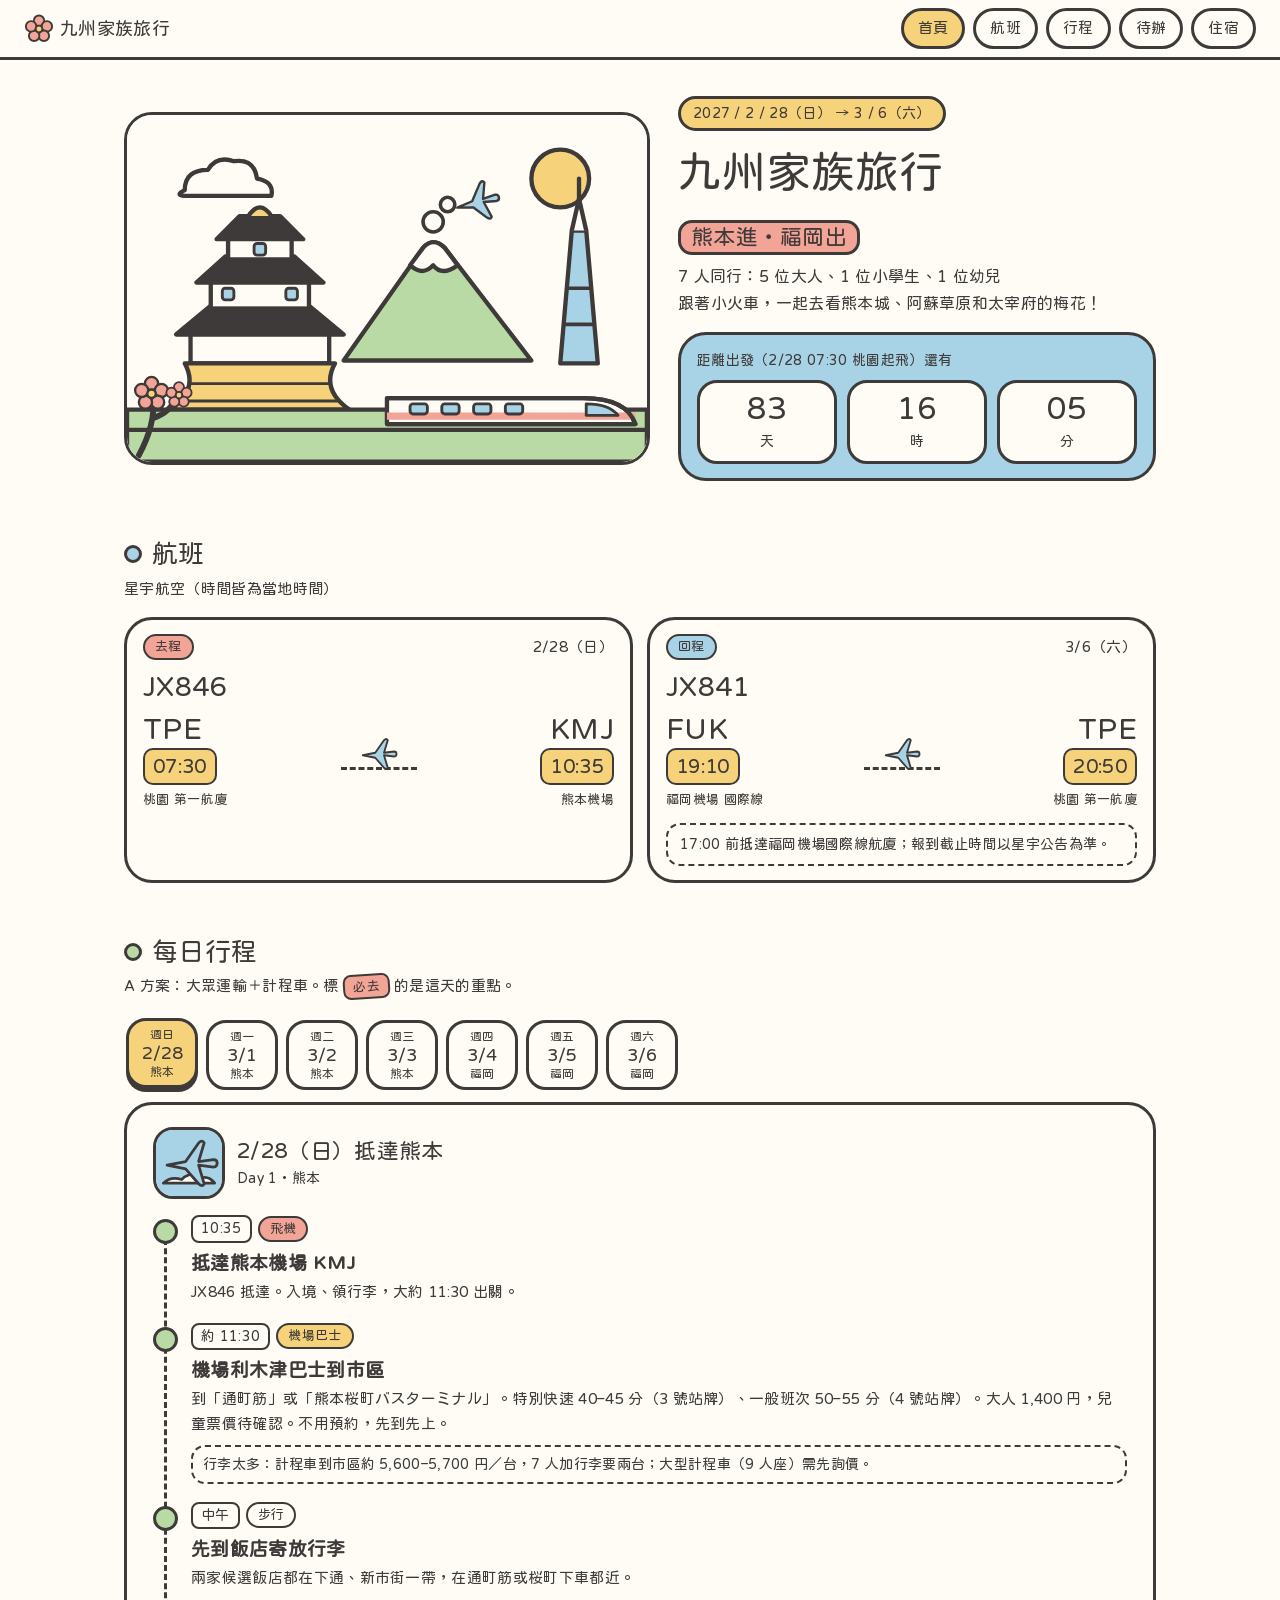
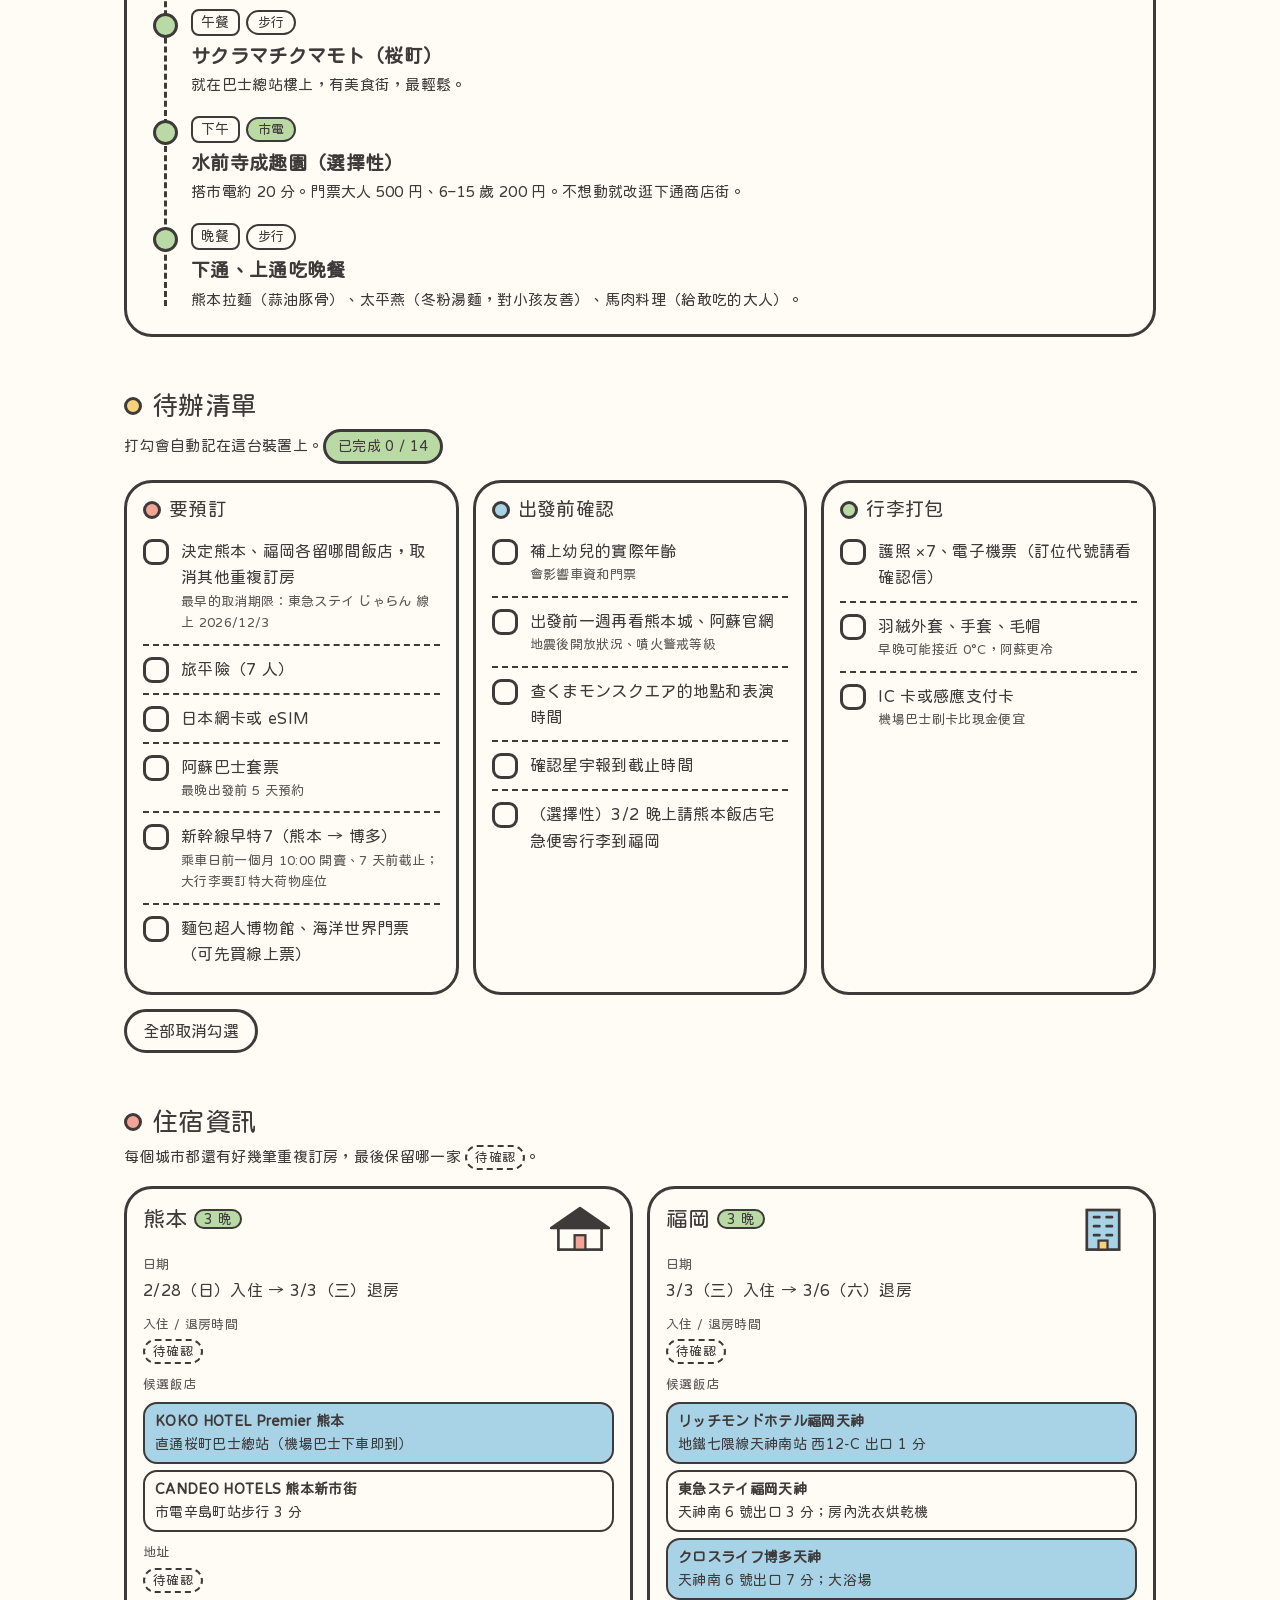
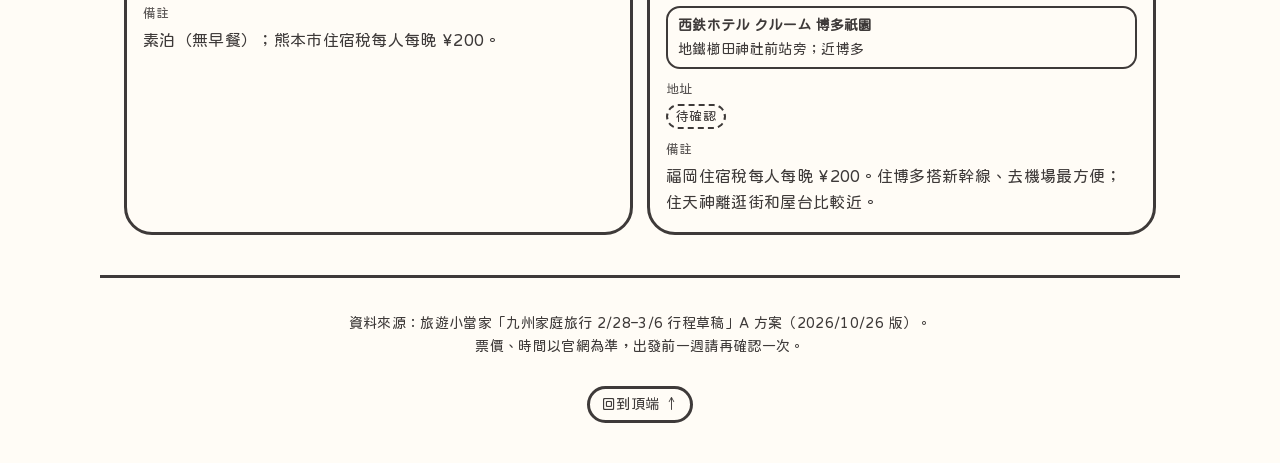
==== index.html @ 8211843f "Kyushu family trip site (Plan A)" ====
<!doctype html>
<html lang="zh-Hant-TW">
<head>
<meta charset="utf-8">
<meta name="viewport" content="width=device-width, initial-scale=1, viewport-fit=cover">
<title>九州家族旅行 2027 熊本・福岡</title>
<meta name="description" content="2027/2/28–3/6 九州家族旅行：熊本進、福岡出，七人同行的行程與準備事項。">
<meta name="theme-color" content="#FFFCF6">
<meta name="robots" content="noindex, nofollow">
<link rel="preconnect" href="https://fonts.googleapis.com">
<link rel="preconnect" href="https://fonts.gstatic.com" crossorigin>
<link href="https://fonts.googleapis.com/css2?family=Huninn&display=swap" rel="stylesheet">
<link rel="stylesheet" href="style.css">
</head>
<body>

<!-- SVG symbol library -->
<svg width="0" height="0" style="position:absolute" aria-hidden="true">
  <defs>
    <symbol id="i-plane" viewBox="0 0 64 64">
      <path d="M6 34 L26 30 L40 10 Q44 6 46 10 L40 30 L56 28 Q60 28 60 32 Q60 36 56 36 L40 34 L46 54 Q44 58 40 54 L26 38 L6 34 Z" fill="#A8D3E6" stroke="#3E3A39" stroke-width="3" stroke-linejoin="round"/>
    </symbol>
    <symbol id="i-blossom" viewBox="0 0 40 40">
      <g stroke="#3E3A39" stroke-width="2.5" fill="#F2A497">
        <circle cx="20" cy="9" r="7"/><circle cx="30.5" cy="16.5" r="7"/><circle cx="26.5" cy="29" r="7"/><circle cx="13.5" cy="29" r="7"/><circle cx="9.5" cy="16.5" r="7"/>
      </g>
      <circle cx="20" cy="20" r="4.5" fill="#F6D27A" stroke="#3E3A39" stroke-width="2.5"/>
    </symbol>
  </defs>
</svg>

<header class="nav" id="top">
  <a class="nav__brand" href="#home" aria-label="回到首頁">
    <svg viewBox="0 0 40 40" width="30" height="30" aria-hidden="true"><use href="#i-blossom"/></svg>
    <span>九州家族旅行</span>
  </a>
  <nav aria-label="主選單">
    <ul class="nav__list">
      <li><a href="#home">首頁</a></li>
      <li><a href="#flights">航班</a></li>
      <li><a href="#itinerary">行程</a></li>
      <li><a href="#todo">待辦</a></li>
      <li><a href="#stay">住宿</a></li>
    </ul>
  </nav>
</header>

<main>
  <!-- HERO -->
  <section class="hero" id="home" aria-labelledby="hero-title">
    <div class="hero__art card">
      <svg class="scene" viewBox="0 0 360 240" role="img" aria-label="插圖：熊本城、阿蘇山、新幹線、福岡塔與梅花">
        <!-- sky bits -->
        <rect x="0" y="0" width="360" height="240" fill="#FFFCF6"/>
        <g class="float-slow">
          <circle cx="300" cy="44" r="20" fill="#F6D27A" stroke="#3E3A39" stroke-width="3"/>
        </g>
        <g class="drift">
          <path d="M40 52 q0-14 16-14 q6-10 18-6 q14-2 16 12 q12 2 10 12 h-58 q-10 0-2-4z" fill="#FFFCF6" stroke="#3E3A39" stroke-width="3" stroke-linejoin="round"/>
        </g>
        <g class="fly">
          <g transform="translate(210 28) rotate(-12) scale(.55)"><use href="#i-plane" width="64" height="64"/></g>
        </g>
        <!-- Aso volcano -->
        <path d="M150 170 L205 92 Q212 84 220 92 L280 170 Z" fill="#B9DAA5" stroke="#3E3A39" stroke-width="3" stroke-linejoin="round"/>
        <path d="M196 104 L205 92 Q212 84 220 92 L229 104 Q218 112 212 104 Q205 112 196 104 Z" fill="#FFFCF6" stroke="#3E3A39" stroke-width="3" stroke-linejoin="round"/>
        <g class="smoke">
          <circle cx="212" cy="74" r="7" fill="#FFFCF6" stroke="#3E3A39" stroke-width="2.5"/>
          <circle cx="222" cy="62" r="5" fill="#FFFCF6" stroke="#3E3A39" stroke-width="2.5"/>
        </g>
        <!-- Fukuoka tower -->
        <g class="sway-tower">
          <path d="M300 172 L308 80 L318 80 L326 172 Z" fill="#A8D3E6" stroke="#3E3A39" stroke-width="3" stroke-linejoin="round"/>
          <path d="M308 80 L313 58 L318 80" fill="#FFFCF6" stroke="#3E3A39" stroke-width="3" stroke-linejoin="round"/>
          <line x1="313" y1="58" x2="313" y2="44" stroke="#3E3A39" stroke-width="3" stroke-linecap="round"/>
          <path d="M304 120 h18 M302 145 h22" stroke="#3E3A39" stroke-width="2.5"/>
        </g>
        <!-- Kumamoto castle -->
        <g>
          <rect x="44" y="150" width="96" height="22" fill="#FFFCF6" stroke="#3E3A39" stroke-width="3"/>
          <path d="M34 152 L58 132 H126 L150 152 Z" fill="#3E3A39" stroke="#3E3A39" stroke-width="3" stroke-linejoin="round"/>
          <rect x="58" y="114" width="68" height="20" fill="#FFFCF6" stroke="#3E3A39" stroke-width="3"/>
          <path d="M48 116 L68 98 H116 L136 116 Z" fill="#3E3A39" stroke="#3E3A39" stroke-width="3" stroke-linejoin="round"/>
          <rect x="70" y="84" width="44" height="16" fill="#FFFCF6" stroke="#3E3A39" stroke-width="3"/>
          <path d="M62 86 L78 70 H106 L122 86 Z" fill="#3E3A39" stroke="#3E3A39" stroke-width="3" stroke-linejoin="round"/>
          <path d="M84 70 Q92 58 100 70" fill="#F6D27A" stroke="#3E3A39" stroke-width="3"/>
          <rect x="66" y="120" width="8" height="8" rx="2" fill="#A8D3E6" stroke="#3E3A39" stroke-width="2"/>
          <rect x="110" y="120" width="8" height="8" rx="2" fill="#A8D3E6" stroke="#3E3A39" stroke-width="2"/>
          <rect x="88" y="89" width="8" height="8" rx="2" fill="#A8D3E6" stroke="#3E3A39" stroke-width="2"/>
          <!-- stone wall -->
          <path d="M40 172 Q50 190 30 204 H154 Q134 190 144 172 Z" fill="#F6D27A" stroke="#3E3A39" stroke-width="3" stroke-linejoin="round"/>
          <path d="M44 186 H140 M38 198 H146" stroke="#3E3A39" stroke-width="2"/>
        </g>
        <!-- ground -->
        <path d="M0 204 H360 V240 H0 Z" fill="#B9DAA5" stroke="#3E3A39" stroke-width="3"/>
        <!-- Shinkansen -->
        <g class="train">
          <path d="M180 196 H316 Q346 196 352 214 H180 Z" fill="#FFFCF6" stroke="#3E3A39" stroke-width="3" stroke-linejoin="round"/>
          <rect x="180" y="206" width="172" height="5" fill="#F2A497"/>
          <rect x="196" y="200" width="12" height="7" rx="2" fill="#A8D3E6" stroke="#3E3A39" stroke-width="2"/>
          <rect x="218" y="200" width="12" height="7" rx="2" fill="#A8D3E6" stroke="#3E3A39" stroke-width="2"/>
          <rect x="240" y="200" width="12" height="7" rx="2" fill="#A8D3E6" stroke="#3E3A39" stroke-width="2"/>
          <rect x="262" y="200" width="12" height="7" rx="2" fill="#A8D3E6" stroke="#3E3A39" stroke-width="2"/>
          <path d="M318 200 Q334 200 340 208 H318 Z" fill="#A8D3E6" stroke="#3E3A39" stroke-width="2" stroke-linejoin="round"/>
          <path d="M180 196 H316 Q346 196 352 214 H180" fill="none" stroke="#3E3A39" stroke-width="3" stroke-linejoin="round"/>
        </g>
        <line x1="0" y1="218" x2="360" y2="218" stroke="#3E3A39" stroke-width="3"/>
        <!-- plum branch -->
        <g class="sway">
          <path d="M8 236 Q20 214 18 196 M18 210 Q30 206 34 196" fill="none" stroke="#3E3A39" stroke-width="4" stroke-linecap="round"/>
          <use href="#i-blossom" x="4" y="180" width="26" height="26"/>
          <use href="#i-blossom" x="26" y="184" width="20" height="20"/>
        </g>
      </svg>
    </div>

    <div class="hero__text">
      <p class="pill pill--yellow">2027 / 2 / 28（日） → 3 / 6（六）</p>
      <h1 id="hero-title">九州家族旅行<br><span>熊本進・福岡出</span></h1>
      <p class="hero__sub">7 人同行：5 位大人、1 位小學生、1 位幼兒<br>跟著小火車，一起去看熊本城、阿蘇草原和太宰府的梅花！</p>

      <div class="countdown card" aria-live="polite">
        <p class="countdown__label">距離出發（2/28 07:30 桃園起飛）還有</p>
        <div class="countdown__grid">
          <div class="cd"><span class="cd__num" id="cd-days">--</span><span class="cd__unit">天</span></div>
          <div class="cd"><span class="cd__num" id="cd-hours">--</span><span class="cd__unit">時</span></div>
          <div class="cd"><span class="cd__num" id="cd-mins">--</span><span class="cd__unit">分</span></div>
        </div>
        <p class="countdown__done" id="cd-done" hidden>出發囉！一路順風 ✈</p>
      </div>
    </div>
  </section>

  <!-- FLIGHTS -->
  <section class="section" id="flights" aria-labelledby="flights-title">
    <h2 class="section__title" id="flights-title"><span class="dot dot--blue"></span>航班</h2>
    <p class="section__note">星宇航空（時間皆為當地時間）</p>
    <div class="flights">
      <article class="flight card">
        <div class="flight__head"><span class="tag tag--coral">去程</span><span class="flight__date">2/28（日）</span></div>
        <div class="flight__no">JX846</div>
        <div class="flight__route">
          <div class="flight__pt"><span class="flight__code">TPE</span><span class="flight__time">07:30</span><span class="flight__ap">桃園 第一航廈</span></div>
          <div class="flight__path" aria-hidden="true"><svg viewBox="0 0 64 64"><use href="#i-plane"/></svg></div>
          <div class="flight__pt"><span class="flight__code">KMJ</span><span class="flight__time">10:35</span><span class="flight__ap">熊本機場</span></div>
        </div>
      </article>
      <article class="flight card">
        <div class="flight__head"><span class="tag tag--blue">回程</span><span class="flight__date">3/6（六）</span></div>
        <div class="flight__no">JX841</div>
        <div class="flight__route">
          <div class="flight__pt"><span class="flight__code">FUK</span><span class="flight__time">19:10</span><span class="flight__ap">福岡機場 國際線</span></div>
          <div class="flight__path" aria-hidden="true"><svg viewBox="0 0 64 64"><use href="#i-plane"/></svg></div>
          <div class="flight__pt"><span class="flight__code">TPE</span><span class="flight__time">20:50</span><span class="flight__ap">桃園 第一航廈</span></div>
        </div>
        <p class="flight__memo">17:00 前抵達福岡機場國際線航廈；報到截止時間以星宇公告為準。</p>
      </article>
    </div>
  </section>

  <!-- ITINERARY -->
  <section class="section" id="itinerary" aria-labelledby="it-title">
    <h2 class="section__title" id="it-title"><span class="dot dot--green"></span>每日行程</h2>
    <p class="section__note">A 方案：大眾運輸＋計程車。標 <span class="must">必去</span> 的是這天的重點。</p>
    <div class="tabs" role="tablist" aria-label="選擇日期" id="day-tabs"></div>
    <div class="day card" id="day-panel" role="tabpanel" tabindex="0"></div>
  </section>

  <!-- TODO -->
  <section class="section" id="todo" aria-labelledby="todo-title">
    <h2 class="section__title" id="todo-title"><span class="dot dot--yellow"></span>待辦清單</h2>
    <p class="section__note">打勾會自動記在這台裝置上。<span id="todo-progress" class="pill pill--green">0 / 0</span></p>
    <div class="todo-groups" id="todo-groups"></div>
    <button class="btn" type="button" id="todo-reset">全部取消勾選</button>
  </section>

  <!-- STAY -->
  <section class="section" id="stay" aria-labelledby="stay-title">
    <h2 class="section__title" id="stay-title"><span class="dot dot--coral"></span>住宿資訊</h2>
    <p class="section__note">每個城市都還有好幾筆重複訂房，最後保留哪一家 <span class="tbd">待確認</span>。</p>
    <div class="stays">
      <article class="stay card">
        <svg class="stay__art float" viewBox="0 0 80 60" aria-hidden="true">
          <path d="M8 30 L40 8 L72 30 Z" fill="#3E3A39" stroke="#3E3A39" stroke-width="3" stroke-linejoin="round"/>
          <rect x="16" y="30" width="48" height="24" fill="#FFFCF6" stroke="#3E3A39" stroke-width="3"/>
          <rect x="34" y="38" width="12" height="16" fill="#F2A497" stroke="#3E3A39" stroke-width="2.5"/>
        </svg>
        <h3>熊本 <small>3 晚</small></h3>
        <dl class="kv">
          <dt>日期</dt><dd>2/28（日）入住 → 3/3（三）退房</dd>
          <dt>入住 / 退房時間</dt><dd><span class="tbd">待確認</span></dd>
          <dt>候選飯店</dt>
          <dd>
            <ul class="hotels">
              <li><strong>KOKO HOTEL Premier 熊本</strong><br>直通桜町巴士總站（機場巴士下車即到）</li>
              <li><strong>CANDEO HOTELS 熊本新市街</strong><br>市電辛島町站步行 3 分</li>
            </ul>
          </dd>
          <dt>地址</dt><dd><span class="tbd">待確認</span></dd>
          <dt>備註</dt><dd>素泊（無早餐）；熊本市住宿稅每人每晚 ¥200。</dd>
        </dl>
      </article>
      <article class="stay card">
        <svg class="stay__art float float--late" viewBox="0 0 80 60" aria-hidden="true">
          <rect x="22" y="10" width="36" height="44" fill="#A8D3E6" stroke="#3E3A39" stroke-width="3"/>
          <path d="M30 18h6M44 18h6M30 28h6M44 28h6M30 38h6M44 38h6" stroke="#3E3A39" stroke-width="3" stroke-linecap="round"/>
          <rect x="35" y="44" width="10" height="10" fill="#F6D27A" stroke="#3E3A39" stroke-width="2.5"/>
        </svg>
        <h3>福岡 <small>3 晚</small></h3>
        <dl class="kv">
          <dt>日期</dt><dd>3/3（三）入住 → 3/6（六）退房</dd>
          <dt>入住 / 退房時間</dt><dd><span class="tbd">待確認</span></dd>
          <dt>候選飯店</dt>
          <dd>
            <ul class="hotels">
              <li><strong>リッチモンドホテル福岡天神</strong><br>地鐵七隈線天神南站 西12-C 出口 1 分</li>
              <li><strong>東急ステイ福岡天神</strong><br>天神南 6 號出口 3 分；房內洗衣烘乾機</li>
              <li><strong>クロスライフ博多天神</strong><br>天神南 6 號出口 7 分；大浴場</li>
              <li><strong>西鉄ホテル クルーム 博多祇園</strong><br>地鐵櫛田神社前站旁；近博多</li>
            </ul>
          </dd>
          <dt>地址</dt><dd><span class="tbd">待確認</span></dd>
          <dt>備註</dt><dd>福岡住宿稅每人每晚 ¥200。住博多搭新幹線、去機場最方便；住天神離逛街和屋台比較近。</dd>
        </dl>
      </article>
    </div>
  </section>
</main>

<footer class="footer">
  <p>資料來源：旅遊小當家「九州家庭旅行 2/28–3/6 行程草稿」A 方案（2026/10/26 版）。<br>票價、時間以官網為準，出發前一週請再確認一次。</p>
  <a href="#top" class="btn btn--small">回到頂端 ↑</a>
</footer>

<script src="app.js"></script>
</body>
</html>
---- style.css ----
:root{
  --paper:#FFFCF6; --ink:#3E3A39;
  --coral:#F2A497; --yellow:#F6D27A; --blue:#A8D3E6; --green:#B9DAA5;
  --line:3px solid var(--ink);
  --r-lg:28px; --r-md:20px; --r-sm:14px;
  --nav-h:60px;
}
*{box-sizing:border-box}
html{scroll-behavior:smooth;scroll-padding-top:calc(var(--nav-h) + 12px);-webkit-text-size-adjust:100%}
body{margin:0;background:var(--paper);color:var(--ink);
  font-family:"Huninn","PingFang TC","Noto Sans TC","Microsoft JhengHei",sans-serif;
  font-size:16px;line-height:1.65;letter-spacing:.02em}
a{color:inherit}
h1,h2,h3{margin:0;font-weight:400;line-height:1.3}
img,svg{display:block}
:focus-visible{outline:3px dashed var(--ink);outline-offset:3px;border-radius:8px}

.card{background:var(--paper);border:var(--line);border-radius:var(--r-lg)}

/* NAV */
.nav{position:fixed;inset:0 0 auto 0;z-index:50;height:var(--nav-h);
  display:flex;align-items:center;justify-content:space-between;gap:8px;
  padding:0 12px;background:var(--paper);border-bottom:var(--line)}
.nav__brand{display:flex;align-items:center;gap:6px;text-decoration:none;font-size:18px;white-space:nowrap}
.nav__brand span{display:none}
.nav__list{display:flex;gap:4px;list-style:none;margin:0;padding:0}
.nav__list a{display:block;text-decoration:none;padding:5px 10px;border:var(--line);border-radius:999px;font-size:14px;background:var(--paper);transition:background .2s,transform .2s}
.nav__list li:nth-child(1) a:hover{background:var(--coral)}
.nav__list li:nth-child(2) a:hover{background:var(--blue)}
.nav__list li:nth-child(3) a:hover{background:var(--green)}
.nav__list li:nth-child(4) a:hover{background:var(--yellow)}
.nav__list li:nth-child(5) a:hover{background:var(--coral)}
.nav__list a.is-active{background:var(--yellow)}
@media (min-width:420px){.nav__brand span{display:inline}}
@media (max-width:380px){.nav__list a{padding:4px 8px;font-size:13px}}

main{padding-top:var(--nav-h)}

/* HERO */
.hero{padding:20px 16px 8px;display:grid;gap:18px;max-width:1080px;margin:0 auto}
.hero__art{overflow:hidden;padding:0}
.scene{width:100%;height:auto}
.pill{display:inline-block;margin:0;padding:3px 12px;border:var(--line);border-radius:999px;font-size:14px}
.pill--yellow{background:var(--yellow)} .pill--green{background:var(--green)}
.hero h1{font-size:34px;margin:12px 0 6px}
.hero h1 span{font-size:22px;display:inline-block;background:var(--coral);border:var(--line);border-radius:var(--r-sm);padding:0 10px;margin-top:4px}
.hero__sub{margin:6px 0 16px}
.countdown{padding:14px 16px;background:var(--blue)}
.countdown__label{margin:0 0 8px;font-size:14px}
.countdown__grid{display:grid;grid-template-columns:repeat(3,1fr);gap:10px}
.cd{background:var(--paper);border:var(--line);border-radius:var(--r-md);padding:8px 4px;text-align:center}
.cd__num{display:block;font-size:32px;line-height:1.1;font-variant-numeric:tabular-nums}
.cd__unit{font-size:14px}
.countdown__done{margin:8px 0 0;font-size:18px}

/* SECTIONS */
.section{padding:28px 16px 8px;max-width:1080px;margin:0 auto}
.section__title{font-size:26px;display:flex;align-items:center;gap:10px}
.section__note{margin:6px 0 16px;font-size:15px}
.dot{width:18px;height:18px;border:var(--line);border-radius:50%;flex:none}
.dot--blue{background:var(--blue)}.dot--green{background:var(--green)}.dot--yellow{background:var(--yellow)}.dot--coral{background:var(--coral)}
.tbd{display:inline-block;padding:0 8px;border:2px dashed var(--ink);border-radius:999px;font-size:13px;background:var(--paper)}

.tag{display:inline-block;padding:1px 10px;border:2.5px solid var(--ink);border-radius:999px;font-size:13px;line-height:1.5;white-space:nowrap}
.tag--coral{background:var(--coral)}.tag--yellow{background:var(--yellow)}.tag--blue{background:var(--blue)}.tag--green{background:var(--green)}.tag--paper{background:var(--paper)}
.must{display:inline-block;padding:0 8px;background:var(--coral);border:2.5px solid var(--ink);border-radius:8px;font-size:13px;transform:rotate(-4deg)}

/* FLIGHTS */
.flights{display:grid;gap:14px}
.flight{padding:14px 16px}
.flight__head{display:flex;justify-content:space-between;align-items:center}
.flight__date{font-size:15px}
.flight__no{font-size:28px;margin:4px 0}
.flight__route{display:grid;grid-template-columns:1fr auto 1fr;align-items:center;gap:6px}
.flight__pt{display:flex;flex-direction:column}
.flight__pt:last-child{text-align:right}
.flight__code{font-size:30px;line-height:1}
.flight__time{font-size:20px;background:var(--yellow);border:2.5px solid var(--ink);border-radius:10px;padding:0 8px;align-self:flex-start;margin:4px 0}
.flight__pt:last-child .flight__time{align-self:flex-end}
.flight__ap{font-size:13px}
.flight__path{width:76px;height:40px;position:relative;border-bottom:3px dashed var(--ink);margin-bottom:24px}
.flight__path svg{width:40px;height:40px;position:absolute;left:18px;top:4px;animation:hop 3.2s ease-in-out infinite}
.flight__memo{margin:12px 0 0;font-size:14px;padding:8px 12px;border:2.5px dashed var(--ink);border-radius:var(--r-sm)}

/* TABS */
.tabs{display:flex;gap:8px;overflow-x:auto;padding:4px 2px 12px;scroll-snap-type:x mandatory;-webkit-overflow-scrolling:touch;scrollbar-width:thin}
.tab{flex:none;scroll-snap-align:start;font:inherit;color:var(--ink);cursor:pointer;
  background:var(--paper);border:var(--line);border-radius:var(--r-md);padding:6px 12px;min-width:72px;text-align:center;line-height:1.25;transition:transform .15s}
.tab small{display:block;font-size:12px}
.tab b{display:block;font-weight:400;font-size:18px}
.tab:hover{transform:translateY(-2px)}
.tab[aria-selected="true"]{background:var(--yellow);box-shadow:0 4px 0 var(--ink);transform:translateY(-2px)}

.day{padding:16px}
.day.bounce{animation:bounce .55s cubic-bezier(.3,1.6,.5,1)}
.day__head{display:flex;gap:12px;align-items:center;margin-bottom:6px}
.day__art{width:72px;height:72px;flex:none;border:var(--line);border-radius:var(--r-md);background:var(--paper);overflow:hidden}
.day__title{font-size:22px}
.day__meta{font-size:14px;margin:2px 0 0}
.day__alert{margin:10px 0 4px;padding:10px 12px;border:2.5px solid var(--ink);border-radius:var(--r-sm);background:var(--yellow);font-size:14px}

.timeline{list-style:none;margin:16px 0 0;padding:0;position:relative}
.timeline::before{content:"";position:absolute;left:11px;top:6px;bottom:6px;border-left:3px dashed var(--ink)}
.tl{position:relative;padding:0 0 18px 38px}
.tl:last-child{padding-bottom:0}
.tl__dot{position:absolute;left:0;top:4px;width:25px;height:25px;border:var(--line);border-radius:50%;background:var(--green)}
.tl--must .tl__dot{background:var(--coral)}
.tl__top{display:flex;flex-wrap:wrap;align-items:center;gap:6px}
.tl__time{font-size:14px;padding:0 8px;border:2.5px solid var(--ink);border-radius:8px;background:var(--paper)}
.tl__title{font-size:18px;margin:4px 0 2px}
.tl__detail{margin:0;font-size:15px}
.tl__alt{margin:8px 0 0;font-size:14px;padding:6px 10px;border:2px dashed var(--ink);border-radius:var(--r-sm)}

/* TODO */
.todo-groups{display:grid;gap:14px}
.todo-group{padding:14px 16px}
.todo-group h3{font-size:19px;display:flex;align-items:center;gap:8px;margin-bottom:6px}
.todo-group ul{list-style:none;margin:0;padding:0}
.todo-item{border-top:2px dashed var(--ink)}
.todo-item:first-child{border-top:0}
.todo-item label{display:flex;gap:12px;align-items:flex-start;padding:10px 0;cursor:pointer}
.todo-item input{position:absolute;opacity:0;width:1px;height:1px}
.box{flex:none;width:26px;height:26px;border:var(--line);border-radius:9px;background:var(--paper);display:grid;place-items:center;margin-top:1px;transition:background .2s,transform .2s}
.box svg{width:16px;height:16px;opacity:0;transform:scale(.4);transition:opacity .2s,transform .25s cubic-bezier(.3,1.6,.5,1)}
.todo-item input:checked + .box{background:var(--green)}
.todo-item input:checked + .box svg{opacity:1;transform:scale(1)}
.todo-item input:focus-visible + .box{outline:3px dashed var(--ink);outline-offset:3px}
.todo-item input:checked ~ .todo-text{text-decoration:line-through;text-decoration-thickness:2px;opacity:.6}
.todo-text small{display:block;font-size:13px;opacity:.85}
.btn{font:inherit;color:var(--ink);background:var(--paper);border:var(--line);border-radius:999px;padding:6px 16px;margin-top:14px;cursor:pointer;text-decoration:none;display:inline-block}
.btn:hover{background:var(--yellow)}
.btn--small{font-size:14px;padding:4px 12px}

/* STAY */
.stays{display:grid;gap:14px}
.stay{padding:16px;position:relative}
.stay__art{width:72px;height:54px;position:absolute;right:14px;top:12px}
.stay h3{font-size:22px}
.stay h3 small{font-size:14px;background:var(--green);border:2.5px solid var(--ink);border-radius:999px;padding:0 8px;vertical-align:middle}
.kv{margin:12px 0 0;display:grid;grid-template-columns:1fr;gap:2px}
.kv dt{font-size:13px;margin-top:8px;opacity:.85}
.kv dd{margin:0}
.hotels{margin:4px 0 0;padding:0;list-style:none;display:grid;gap:6px}
.hotels li{border:2.5px solid var(--ink);border-radius:var(--r-sm);padding:6px 10px;font-size:14px;background:var(--paper)}
.hotels li:nth-child(odd){background:var(--blue)}

.footer{max-width:1080px;margin:32px auto 0;padding:20px 16px 40px;border-top:var(--line);font-size:14px;text-align:center}

/* ANIMATIONS */
@keyframes float{0%,100%{transform:translateY(0)}50%{transform:translateY(-6px)}}
@keyframes drift{0%,100%{transform:translateX(0)}50%{transform:translateX(14px)}}
@keyframes sway{0%,100%{transform:rotate(-3deg)}50%{transform:rotate(3deg)}}
@keyframes fly{0%,100%{transform:translate(0,0)}50%{transform:translate(-10px,6px)}}
@keyframes puff{0%{transform:translateY(4px);opacity:.3}60%{opacity:1}100%{transform:translateY(-8px);opacity:0}}
@keyframes chug{0%,100%{transform:translateX(0)}50%{transform:translateX(-8px)}}
@keyframes hop{0%,100%{transform:translateY(0) rotate(-6deg)}50%{transform:translateY(-6px) rotate(4deg)}}
@keyframes bounce{0%{transform:translateY(14px) scale(.97)}55%{transform:translateY(-6px) scale(1.01)}80%{transform:translateY(2px)}100%{transform:none}}
.scene g{transform-box:fill-box;transform-origin:center}
.float,.float-slow{animation:float 4s ease-in-out infinite}
.float-slow{animation-duration:6s}
.float--late{animation-delay:-2s}
.drift{animation:drift 9s ease-in-out infinite}
.sway{animation:sway 4.5s ease-in-out infinite;transform-origin:bottom center !important}
.sway-tower{animation:sway 7s ease-in-out infinite;transform-origin:bottom center !important}
.fly{animation:fly 5s ease-in-out infinite}
.smoke circle{animation:puff 3s ease-out infinite;transform-box:fill-box}
.smoke circle:nth-child(2){animation-delay:1.5s}
.train{animation:chug 6s ease-in-out infinite}
.day__art svg .float{animation-duration:3.5s}

@media (prefers-reduced-motion:reduce){
  html{scroll-behavior:auto}
  *,*::before,*::after{animation:none !important;transition:none !important}
}

/* LARGER SCREENS */
@media (min-width:720px){
  .nav{padding:0 24px}
  .nav__list{gap:8px}
  .nav__list a{padding:5px 14px;font-size:15px}
  .hero{grid-template-columns:1.1fr 1fr;align-items:center;padding:36px 24px 12px;gap:28px}
  .hero h1{font-size:44px}
  .section{padding:44px 24px 8px}
  .flights,.stays{grid-template-columns:1fr 1fr}
  .todo-groups{grid-template-columns:1fr 1fr}
  .day{padding:22px 26px}
  .tl__title{font-size:19px}
}
@media (min-width:1000px){
  .todo-groups{grid-template-columns:repeat(3,1fr)}
  .timeline{columns:1}
}
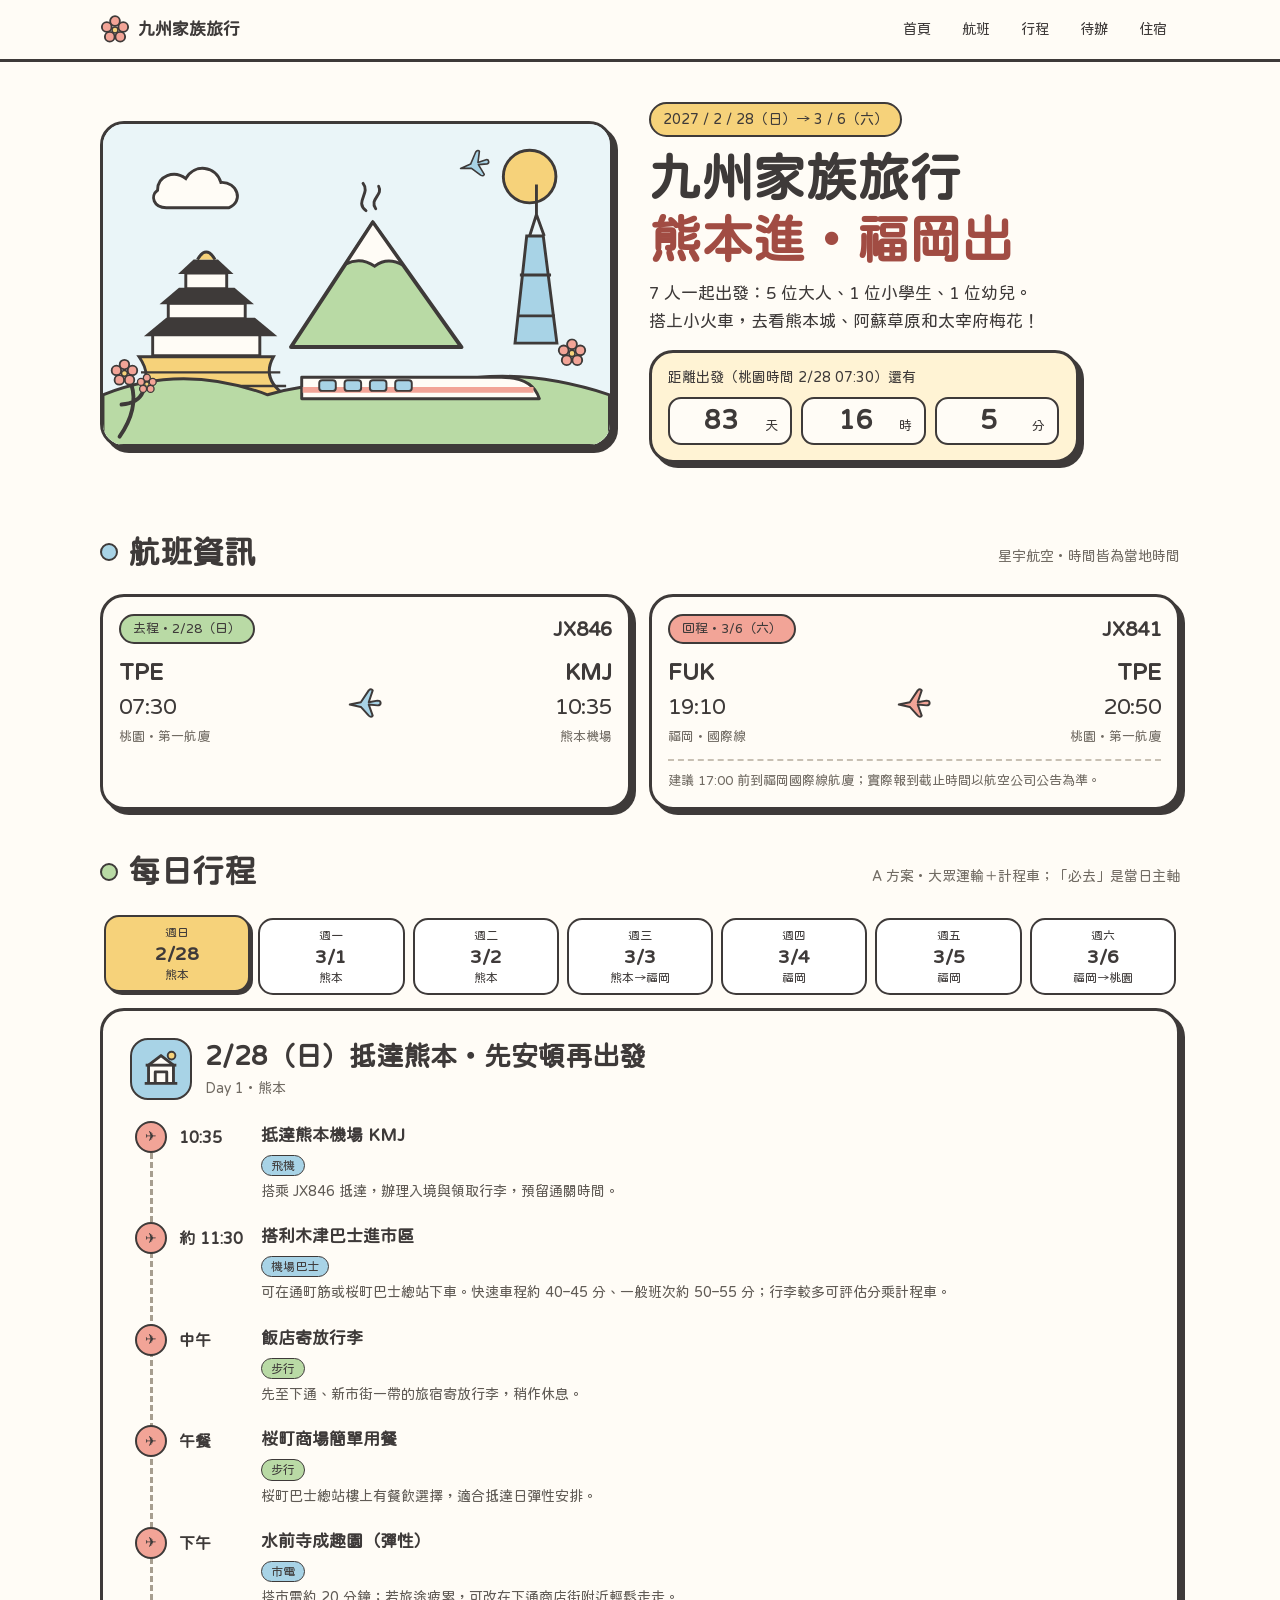
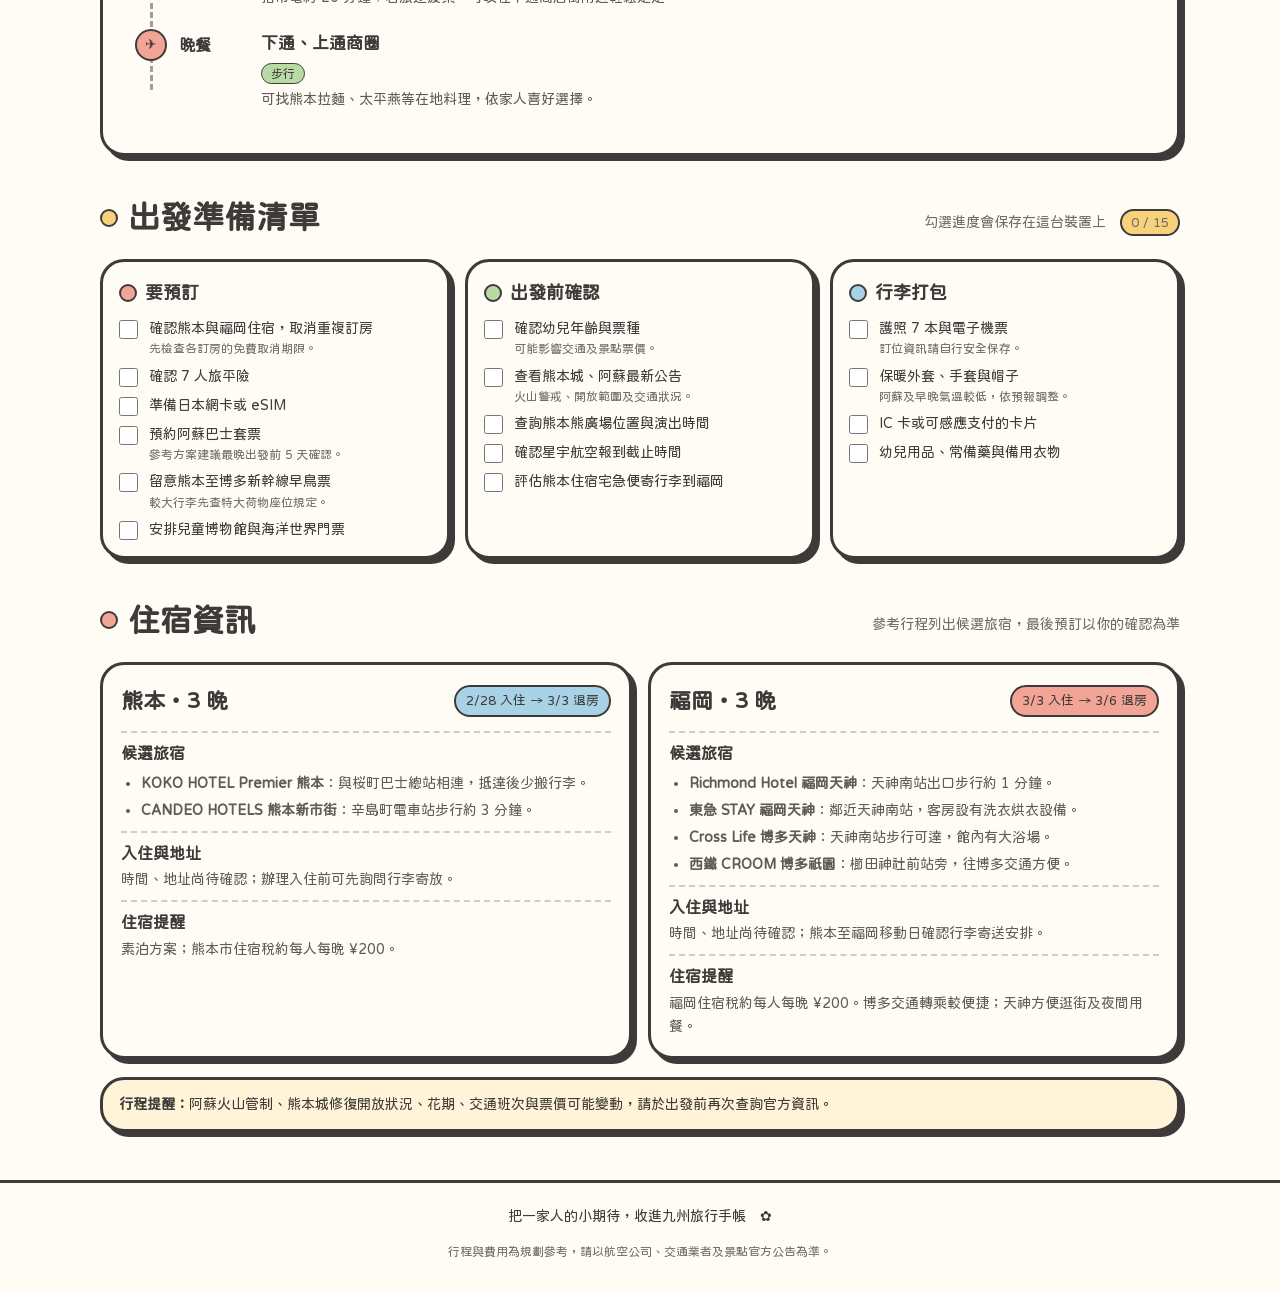
==== commit bf2b56fa: "更新九州家庭旅行網站行程 Co-authored-by: Copilot <223556219+Copilot@users.noreply.github.com>" ====
--- a/index.html
+++ b/index.html
@@ -1,237 +1,635 @@
 <!doctype html>
 <html lang="zh-Hant-TW">
 <head>
-<meta charset="utf-8">
-<meta name="viewport" content="width=device-width, initial-scale=1, viewport-fit=cover">
-<title>九州家族旅行 2027 熊本・福岡</title>
-<meta name="description" content="2027/2/28–3/6 九州家族旅行：熊本進、福岡出，七人同行的行程與準備事項。">
-<meta name="theme-color" content="#FFFCF6">
-<meta name="robots" content="noindex, nofollow">
-<link rel="preconnect" href="https://fonts.googleapis.com">
-<link rel="preconnect" href="https://fonts.gstatic.com" crossorigin>
-<link href="https://fonts.googleapis.com/css2?family=Huninn&display=swap" rel="stylesheet">
-<link rel="stylesheet" href="style.css">
+  <meta charset="utf-8">
+  <meta name="viewport" content="width=device-width, initial-scale=1, viewport-fit=cover">
+  <meta name="theme-color" content="#FFFCF6">
+  <meta name="description" content="2027 九州家族旅行手帳：熊本進、福岡出，7 人同行的每日行程、航班、待辦與住宿資訊。">
+  <title>九州家族旅行 2027｜熊本進・福岡出</title>
+  <link rel="preconnect" href="https://fonts.googleapis.com">
+  <link rel="preconnect" href="https://fonts.gstatic.com" crossorigin>
+  <link href="https://fonts.googleapis.com/css2?family=Huninn&display=swap" rel="stylesheet">
+  <style>
+    :root {
+      color-scheme: light;
+      --paper: #fffcf6;
+      --ink: #3e3a39;
+      --coral: #f2a497;
+      --yellow: #f6d27a;
+      --blue: #a8d3e6;
+      --green: #b9daa5;
+      --muted: #716b63;
+      --line: 3px solid var(--ink);
+      --radius: 24px;
+      --shadow: 5px 5px 0 var(--ink);
+      font-family: "Huninn", "Noto Sans TC", sans-serif;
+      scroll-behavior: smooth;
+    }
+    *, *::before, *::after { box-sizing: border-box; }
+    body {
+      margin: 0;
+      color: var(--ink);
+      background: var(--paper);
+      font-size: 16px;
+      line-height: 1.65;
+    }
+    a { color: inherit; }
+    button, input { font: inherit; }
+    button { color: inherit; }
+    :focus-visible { outline: 3px dashed #527b65; outline-offset: 4px; }
+    .wrap { width: min(1080px, calc(100% - 32px)); margin-inline: auto; }
+    .nav {
+      position: sticky;
+      z-index: 20;
+      top: 0;
+      display: flex;
+      min-height: 62px;
+      align-items: center;
+      justify-content: space-between;
+      gap: 14px;
+      border-bottom: var(--line);
+      background: var(--paper);
+      padding: 8px max(16px, calc((100vw - 1080px) / 2));
+    }
+    .brand { display: inline-flex; align-items: center; gap: 8px; flex: 0 0 auto; font-size: 17px; font-weight: 700; text-decoration: none; }
+    .brand svg { width: 30px; height: 30px; }
+    .nav-links { display: flex; gap: 5px; align-items: center; margin: 0; padding: 0; list-style: none; }
+    .nav-links a { display: block; padding: 7px 11px; border: 2px solid transparent; border-radius: 999px; font-size: 14px; text-decoration: none; }
+    .nav-links a:hover { border-color: var(--ink); background: var(--yellow); }
+    main { padding-bottom: 48px; }
+    .hero {
+      display: grid;
+      grid-template-columns: minmax(0, .95fr) minmax(0, 1fr);
+      align-items: center;
+      gap: 28px;
+      padding-block: 36px 20px;
+    }
+    .hero-art, .card, .flight-card, .day-card, .todo-card, .stay-card, .notice {
+      border: var(--line);
+      border-radius: var(--radius);
+      background: var(--paper);
+      box-shadow: var(--shadow);
+    }
+    .hero-art { overflow: hidden; background: #eaf5f8; }
+    .scene { display: block; width: 100%; height: auto; }
+    .hero-copy { padding: 4px 8px 8px; }
+    .eyebrow { display: inline-block; margin: 0 0 9px; border: 2px solid var(--ink); border-radius: 999px; background: var(--yellow); padding: 4px 12px; font-size: 14px; }
+    h1, h2, h3, p { margin-top: 0; }
+    h1 { margin-bottom: 8px; font-size: clamp(32px, 5vw, 52px); line-height: 1.2; }
+    h1 span { display: inline-block; color: #a14c43; }
+    .hero-sub { margin-bottom: 15px; font-size: 17px; }
+    .countdown { max-width: 430px; padding: 13px 16px 15px; background: #fff3d4; }
+    .countdown-label { margin: 0 0 8px; font-size: 14px; }
+    .count-grid { display: grid; grid-template-columns: repeat(3, 1fr); gap: 9px; text-align: center; }
+    .count-unit { display: grid; grid-template-columns: 1fr auto; align-items: baseline; justify-content: center; border: 2px solid var(--ink); border-radius: 13px; background: var(--paper); padding: 5px 12px; }
+    .count-num { font-size: 27px; font-weight: 700; line-height: 1.25; }
+    .count-label { padding-left: 4px; font-size: 13px; }
+    .count-done { margin: 8px 0 0; text-align: center; }
+    .section { padding-top: 35px; scroll-margin-top: 78px; }
+    .section-heading { display: flex; flex-wrap: wrap; align-items: baseline; justify-content: space-between; gap: 8px; margin-bottom: 15px; }
+    .section-heading h2 { display: flex; align-items: center; gap: 10px; margin: 0; font-size: clamp(24px, 4vw, 32px); }
+    .dot { width: 18px; height: 18px; border: 2px solid var(--ink); border-radius: 50%; background: var(--coral); }
+    .dot--yellow { background: var(--yellow); }
+    .dot--blue { background: var(--blue); }
+    .dot--green { background: var(--green); }
+    .section-note { margin: 0; color: var(--muted); font-size: 14px; }
+    .flight-grid { display: grid; grid-template-columns: repeat(2, minmax(0, 1fr)); gap: 18px; }
+    .flight-card { padding: 16px; }
+    .flight-head { display: flex; align-items: center; justify-content: space-between; gap: 8px; margin-bottom: 13px; }
+    .pill { display: inline-block; border: 2px solid var(--ink); border-radius: 999px; background: var(--green); padding: 2px 12px; font-size: 13px; }
+    .flight-no { font-size: 20px; font-weight: 700; }
+    .route { display: grid; grid-template-columns: 1fr 42px 1fr; align-items: center; gap: 8px; }
+    .airport:last-child { text-align: right; }
+    .airport-code { display: block; font-size: 23px; font-weight: 700; line-height: 1.2; }
+    .airport-time { display: block; margin-top: 3px; font-size: 22px; }
+    .airport-name { display: block; color: var(--muted); font-size: 13px; }
+    .route-icon { width: 38px; height: 38px; }
+    .flight-note { margin: 12px 0 0; border-top: 2px dashed #c8c0b3; padding-top: 9px; color: var(--muted); font-size: 13px; }
+    .tabs {
+      display: flex;
+      gap: 8px;
+      overflow-x: auto;
+      padding: 5px 4px 13px;
+      scrollbar-width: thin;
+      scroll-snap-type: x mandatory;
+    }
+    .day-tab {
+      min-width: 88px;
+      flex: 1 0 88px;
+      border: 2px solid var(--ink);
+      border-radius: 15px;
+      background: white;
+      padding: 8px 8px 7px;
+      cursor: pointer;
+      line-height: 1.35;
+      scroll-snap-align: start;
+      transition: transform .18s ease, background-color .18s ease;
+    }
+    .day-tab:hover { transform: translateY(-2px); }
+    .day-tab[aria-selected="true"] { transform: translateY(-3px); background: var(--yellow); box-shadow: 3px 3px 0 var(--ink); }
+    .tab-weekday, .tab-city { display: block; font-size: 12px; }
+    .tab-date { display: block; font-size: 19px; font-weight: 700; }
+    .itinerary-panel[hidden] { display: none; }
+    .itinerary-panel { animation: panel-pop .3s ease both; }
+    @keyframes panel-pop { 0% { opacity: .5; transform: translateY(8px) scale(.99); } 75% { transform: translateY(-2px) scale(1.005); } 100% { opacity: 1; transform: translateY(0) scale(1); } }
+    .day-card { padding: clamp(16px, 4vw, 27px); }
+    .day-title { display: flex; align-items: center; gap: 13px; margin-bottom: 20px; }
+    .day-illustration { display: grid; width: 62px; height: 62px; flex: 0 0 62px; place-items: center; border: 2px solid var(--ink); border-radius: 18px; background: var(--blue); }
+    .day-illustration svg { width: 46px; height: 46px; }
+    .day-title h3 { margin: 0; font-size: clamp(20px, 4vw, 27px); line-height: 1.35; }
+    .day-title p { margin: 3px 0 0; color: var(--muted); font-size: 14px; }
+    .day-alert { margin: 0 0 18px 62px; border: 2px dashed var(--ink); border-radius: 14px; background: #fff4d8; padding: 10px 13px; font-size: 14px; }
+    .timeline { position: relative; display: grid; gap: 0; padding-left: 5px; }
+    .timeline::before { position: absolute; top: 14px; bottom: 20px; left: 20px; border-left: 3px dashed #a79e8f; content: ""; }
+    .event { position: relative; display: grid; grid-template-columns: 34px 72px minmax(0, 1fr); gap: 10px; padding-bottom: 20px; }
+    .event:last-child { padding-bottom: 0; }
+    .event-marker { z-index: 1; display: grid; width: 32px; height: 32px; place-items: center; border: 2px solid var(--ink); border-radius: 50%; background: var(--coral); font-size: 14px; }
+    .event-time { padding-top: 3px; font-weight: 700; white-space: nowrap; }
+    .event-body h4 { display: inline; margin: 0; font-size: 17px; }
+    .event-body p { margin: 4px 0 0; color: #605b55; font-size: 14px; line-height: 1.6; }
+    .event-tags { display: flex; flex-wrap: wrap; gap: 5px; margin-top: 6px; }
+    .transport { display: inline-block; border: 1.5px solid var(--ink); border-radius: 999px; background: var(--blue); padding: 0 9px; font-size: 12px; line-height: 1.6; }
+    .transport--walk { background: var(--green); }
+    .transport--taxi { background: var(--coral); }
+    .transport--train { background: var(--yellow); }
+    .must { display: inline-block; margin-left: 5px; border: 1.5px solid var(--ink); border-radius: 999px; background: var(--coral); padding: 0 8px; font-size: 12px; vertical-align: 2px; }
+    .choice-grid { display: grid; grid-template-columns: repeat(2, minmax(0, 1fr)); gap: 10px; margin-top: 10px; }
+    .choice { border: 2px dashed var(--ink); border-radius: 14px; background: #f5f8ef; padding: 12px; }
+    .choice h4 { margin: 0 0 4px; font-size: 15px; }
+    .choice p { margin: 0; color: #605b55; font-size: 13px; }
+    .todo-grid { display: grid; grid-template-columns: repeat(3, minmax(0, 1fr)); gap: 15px; }
+    .todo-card { padding: 16px; }
+    .todo-card h3 { display: flex; align-items: center; gap: 8px; margin: 0 0 10px; font-size: 18px; }
+    .todo-list { display: grid; gap: 8px; margin: 0; padding: 0; list-style: none; }
+    .todo-item { display: grid; grid-template-columns: 22px minmax(0, 1fr); align-items: start; gap: 8px; cursor: pointer; font-size: 14px; line-height: 1.45; }
+    .todo-item input { width: 19px; height: 19px; margin: 2px 0 0; accent-color: #527b65; cursor: pointer; }
+    .todo-item small { display: block; margin-top: 2px; color: var(--muted); font-size: 12px; }
+    .todo-item:has(input:checked) span { color: #817a70; text-decoration: line-through; }
+    .todo-count { display: inline-block; border: 2px solid var(--ink); border-radius: 999px; background: var(--yellow); padding: 1px 9px; font-size: 13px; }
+    .storage-note { display: none; margin: 10px 0 0; color: #8d4038; font-size: 13px; }
+    .storage-note.is-visible { display: block; }
+    .stay-grid { display: grid; grid-template-columns: repeat(2, minmax(0, 1fr)); gap: 16px; }
+    .stay-card { padding: 18px; }
+    .stay-city { display: flex; align-items: center; justify-content: space-between; gap: 8px; margin-bottom: 12px; }
+    .stay-city h3 { margin: 0; font-size: 22px; }
+    .stay-date { border: 2px solid var(--ink); border-radius: 999px; background: var(--blue); padding: 3px 10px; font-size: 13px; }
+    .stay-meta { display: grid; gap: 9px; margin: 0; }
+    .stay-meta div { border-top: 2px dashed #d3ccbf; padding-top: 7px; }
+    .stay-meta dt { font-weight: 700; }
+    .stay-meta dd { margin: 2px 0 0; color: #605b55; font-size: 14px; }
+    .hotel-list { margin: 5px 0 0; padding-left: 20px; }
+    .hotel-list li + li { margin-top: 4px; }
+    .notice { margin-top: 18px; background: #fff4d8; padding: 13px 16px; font-size: 14px; }
+    footer { border-top: var(--line); padding: 22px 16px 30px; text-align: center; font-size: 14px; }
+    .footer-note { margin: 4px 0 0; color: var(--muted); font-size: 12px; }
+    .float-slow { transform-origin: center; animation: bob 3.2s ease-in-out infinite; }
+    .drift { animation: drift 5s ease-in-out infinite alternate; }
+    .sway { transform-origin: 17px 221px; animation: sway 4s ease-in-out infinite; }
+    .train { animation: train 6s ease-in-out infinite alternate; }
+    @keyframes bob { 0%, 100% { transform: translateY(0); } 50% { transform: translateY(-5px); } }
+    @keyframes drift { from { transform: translateX(0); } to { transform: translateX(9px); } }
+    @keyframes sway { 0%, 100% { transform: rotate(-2deg); } 50% { transform: rotate(3deg); } }
+    @keyframes train { from { transform: translateX(-6px); } to { transform: translateX(5px); } }
+    @media (max-width: 760px) {
+      .hero { grid-template-columns: 1fr; gap: 20px; padding-top: 24px; }
+      .hero-art { order: 2; }
+      .hero-copy { order: 1; }
+      .hero-sub { font-size: 15px; }
+      .flight-grid { grid-template-columns: 1fr; }
+      .todo-grid { grid-template-columns: repeat(2, minmax(0, 1fr)); }
+      .nav { align-items: flex-start; flex-direction: column; gap: 2px; padding-block: 7px; }
+      .nav-links { width: 100%; justify-content: space-between; overflow-x: auto; }
+      .nav-links a { padding: 4px 8px; font-size: 13px; white-space: nowrap; }
+      .section { scroll-margin-top: 105px; }
+    }
+    @media (max-width: 520px) {
+      .wrap { width: min(100% - 24px, 1080px); }
+      .hero { padding-top: 19px; }
+      .hero-copy { padding-inline: 1px; }
+      .todo-grid, .stay-grid { grid-template-columns: 1fr; }
+      .day-alert { margin-left: 0; }
+      .event { grid-template-columns: 30px 64px minmax(0, 1fr); gap: 7px; }
+      .event-marker { width: 29px; height: 29px; }
+      .timeline::before { left: 18px; }
+      .event-time { font-size: 14px; }
+      .event-body h4 { font-size: 16px; }
+      .event-body p { font-size: 13px; }
+      .choice-grid { grid-template-columns: 1fr; }
+      .route { grid-template-columns: 1fr 32px 1fr; gap: 4px; }
+      .airport-code { font-size: 20px; }
+      .airport-time { font-size: 20px; }
+      .airport-name { font-size: 12px; }
+      .flight-card { padding: 13px; }
+    }
+    @media (prefers-reduced-motion: reduce) {
+      *, *::before, *::after { scroll-behavior: auto !important; animation-duration: .01ms !important; animation-iteration-count: 1 !important; transition-duration: .01ms !important; }
+      .itinerary-panel { animation: none; }
+    }
+  </style>
 </head>
 <body>
-
-<!-- SVG symbol library -->
-<svg width="0" height="0" style="position:absolute" aria-hidden="true">
-  <defs>
-    <symbol id="i-plane" viewBox="0 0 64 64">
-      <path d="M6 34 L26 30 L40 10 Q44 6 46 10 L40 30 L56 28 Q60 28 60 32 Q60 36 56 36 L40 34 L46 54 Q44 58 40 54 L26 38 L6 34 Z" fill="#A8D3E6" stroke="#3E3A39" stroke-width="3" stroke-linejoin="round"/>
+  <svg width="0" height="0" style="position:absolute" aria-hidden="true">
+    <symbol id="i-plum" viewBox="0 0 40 40">
+      <g fill="#F2A497" stroke="#3E3A39" stroke-width="2.5">
+        <circle cx="20" cy="8" r="6.5"/><circle cx="31" cy="16" r="6.5"/><circle cx="27" cy="29" r="6.5"/><circle cx="13" cy="29" r="6.5"/><circle cx="9" cy="16" r="6.5"/>
+      </g><circle cx="20" cy="20" r="4" fill="#F6D27A" stroke="#3E3A39" stroke-width="2"/>
     </symbol>
-    <symbol id="i-blossom" viewBox="0 0 40 40">
-      <g stroke="#3E3A39" stroke-width="2.5" fill="#F2A497">
-        <circle cx="20" cy="9" r="7"/><circle cx="30.5" cy="16.5" r="7"/><circle cx="26.5" cy="29" r="7"/><circle cx="13.5" cy="29" r="7"/><circle cx="9.5" cy="16.5" r="7"/>
-      </g>
-      <circle cx="20" cy="20" r="4.5" fill="#F6D27A" stroke="#3E3A39" stroke-width="2.5"/>
-    </symbol>
-  </defs>
-</svg>
-
-<header class="nav" id="top">
-  <a class="nav__brand" href="#home" aria-label="回到首頁">
-    <svg viewBox="0 0 40 40" width="30" height="30" aria-hidden="true"><use href="#i-blossom"/></svg>
-    <span>九州家族旅行</span>
-  </a>
-  <nav aria-label="主選單">
-    <ul class="nav__list">
-      <li><a href="#home">首頁</a></li>
-      <li><a href="#flights">航班</a></li>
-      <li><a href="#itinerary">行程</a></li>
-      <li><a href="#todo">待辦</a></li>
-      <li><a href="#stay">住宿</a></li>
-    </ul>
-  </nav>
-</header>
-
-<main>
-  <!-- HERO -->
-  <section class="hero" id="home" aria-labelledby="hero-title">
-    <div class="hero__art card">
-      <svg class="scene" viewBox="0 0 360 240" role="img" aria-label="插圖：熊本城、阿蘇山、新幹線、福岡塔與梅花">
-        <!-- sky bits -->
-        <rect x="0" y="0" width="360" height="240" fill="#FFFCF6"/>
-        <g class="float-slow">
-          <circle cx="300" cy="44" r="20" fill="#F6D27A" stroke="#3E3A39" stroke-width="3"/>
-        </g>
-        <g class="drift">
-          <path d="M40 52 q0-14 16-14 q6-10 18-6 q14-2 16 12 q12 2 10 12 h-58 q-10 0-2-4z" fill="#FFFCF6" stroke="#3E3A39" stroke-width="3" stroke-linejoin="round"/>
-        </g>
-        <g class="fly">
-          <g transform="translate(210 28) rotate(-12) scale(.55)"><use href="#i-plane" width="64" height="64"/></g>
-        </g>
-        <!-- Aso volcano -->
-        <path d="M150 170 L205 92 Q212 84 220 92 L280 170 Z" fill="#B9DAA5" stroke="#3E3A39" stroke-width="3" stroke-linejoin="round"/>
-        <path d="M196 104 L205 92 Q212 84 220 92 L229 104 Q218 112 212 104 Q205 112 196 104 Z" fill="#FFFCF6" stroke="#3E3A39" stroke-width="3" stroke-linejoin="round"/>
-        <g class="smoke">
-          <circle cx="212" cy="74" r="7" fill="#FFFCF6" stroke="#3E3A39" stroke-width="2.5"/>
-          <circle cx="222" cy="62" r="5" fill="#FFFCF6" stroke="#3E3A39" stroke-width="2.5"/>
-        </g>
-        <!-- Fukuoka tower -->
-        <g class="sway-tower">
-          <path d="M300 172 L308 80 L318 80 L326 172 Z" fill="#A8D3E6" stroke="#3E3A39" stroke-width="3" stroke-linejoin="round"/>
-          <path d="M308 80 L313 58 L318 80" fill="#FFFCF6" stroke="#3E3A39" stroke-width="3" stroke-linejoin="round"/>
-          <line x1="313" y1="58" x2="313" y2="44" stroke="#3E3A39" stroke-width="3" stroke-linecap="round"/>
-          <path d="M304 120 h18 M302 145 h22" stroke="#3E3A39" stroke-width="2.5"/>
-        </g>
-        <!-- Kumamoto castle -->
-        <g>
-          <rect x="44" y="150" width="96" height="22" fill="#FFFCF6" stroke="#3E3A39" stroke-width="3"/>
-          <path d="M34 152 L58 132 H126 L150 152 Z" fill="#3E3A39" stroke="#3E3A39" stroke-width="3" stroke-linejoin="round"/>
-          <rect x="58" y="114" width="68" height="20" fill="#FFFCF6" stroke="#3E3A39" stroke-width="3"/>
-          <path d="M48 116 L68 98 H116 L136 116 Z" fill="#3E3A39" stroke="#3E3A39" stroke-width="3" stroke-linejoin="round"/>
-          <rect x="70" y="84" width="44" height="16" fill="#FFFCF6" stroke="#3E3A39" stroke-width="3"/>
-          <path d="M62 86 L78 70 H106 L122 86 Z" fill="#3E3A39" stroke="#3E3A39" stroke-width="3" stroke-linejoin="round"/>
-          <path d="M84 70 Q92 58 100 70" fill="#F6D27A" stroke="#3E3A39" stroke-width="3"/>
-          <rect x="66" y="120" width="8" height="8" rx="2" fill="#A8D3E6" stroke="#3E3A39" stroke-width="2"/>
-          <rect x="110" y="120" width="8" height="8" rx="2" fill="#A8D3E6" stroke="#3E3A39" stroke-width="2"/>
-          <rect x="88" y="89" width="8" height="8" rx="2" fill="#A8D3E6" stroke="#3E3A39" stroke-width="2"/>
-          <!-- stone wall -->
-          <path d="M40 172 Q50 190 30 204 H154 Q134 190 144 172 Z" fill="#F6D27A" stroke="#3E3A39" stroke-width="3" stroke-linejoin="round"/>
-          <path d="M44 186 H140 M38 198 H146" stroke="#3E3A39" stroke-width="2"/>
-        </g>
-        <!-- ground -->
-        <path d="M0 204 H360 V240 H0 Z" fill="#B9DAA5" stroke="#3E3A39" stroke-width="3"/>
-        <!-- Shinkansen -->
-        <g class="train">
-          <path d="M180 196 H316 Q346 196 352 214 H180 Z" fill="#FFFCF6" stroke="#3E3A39" stroke-width="3" stroke-linejoin="round"/>
-          <rect x="180" y="206" width="172" height="5" fill="#F2A497"/>
-          <rect x="196" y="200" width="12" height="7" rx="2" fill="#A8D3E6" stroke="#3E3A39" stroke-width="2"/>
-          <rect x="218" y="200" width="12" height="7" rx="2" fill="#A8D3E6" stroke="#3E3A39" stroke-width="2"/>
-          <rect x="240" y="200" width="12" height="7" rx="2" fill="#A8D3E6" stroke="#3E3A39" stroke-width="2"/>
-          <rect x="262" y="200" width="12" height="7" rx="2" fill="#A8D3E6" stroke="#3E3A39" stroke-width="2"/>
-          <path d="M318 200 Q334 200 340 208 H318 Z" fill="#A8D3E6" stroke="#3E3A39" stroke-width="2" stroke-linejoin="round"/>
-          <path d="M180 196 H316 Q346 196 352 214 H180" fill="none" stroke="#3E3A39" stroke-width="3" stroke-linejoin="round"/>
-        </g>
-        <line x1="0" y1="218" x2="360" y2="218" stroke="#3E3A39" stroke-width="3"/>
-        <!-- plum branch -->
-        <g class="sway">
-          <path d="M8 236 Q20 214 18 196 M18 210 Q30 206 34 196" fill="none" stroke="#3E3A39" stroke-width="4" stroke-linecap="round"/>
-          <use href="#i-blossom" x="4" y="180" width="26" height="26"/>
-          <use href="#i-blossom" x="26" y="184" width="20" height="20"/>
-        </g>
-      </svg>
-    </div>
-
-    <div class="hero__text">
-      <p class="pill pill--yellow">2027 / 2 / 28（日） → 3 / 6（六）</p>
-      <h1 id="hero-title">九州家族旅行<br><span>熊本進・福岡出</span></h1>
-      <p class="hero__sub">7 人同行：5 位大人、1 位小學生、1 位幼兒<br>跟著小火車，一起去看熊本城、阿蘇草原和太宰府的梅花！</p>
-
-      <div class="countdown card" aria-live="polite">
-        <p class="countdown__label">距離出發（2/28 07:30 桃園起飛）還有</p>
-        <div class="countdown__grid">
-          <div class="cd"><span class="cd__num" id="cd-days">--</span><span class="cd__unit">天</span></div>
-          <div class="cd"><span class="cd__num" id="cd-hours">--</span><span class="cd__unit">時</span></div>
-          <div class="cd"><span class="cd__num" id="cd-mins">--</span><span class="cd__unit">分</span></div>
+  </svg>
+
+  <header class="nav" id="top">
+    <a class="brand" href="#home" aria-label="回到首頁">
+      <svg viewBox="0 0 40 40" aria-hidden="true"><use href="#i-plum"/></svg>
+      <span>九州家族旅行</span>
+    </a>
+    <nav aria-label="主選單">
+      <ul class="nav-links">
+        <li><a href="#home">首頁</a></li><li><a href="#flights">航班</a></li><li><a href="#itinerary">行程</a></li><li><a href="#todo">待辦</a></li><li><a href="#stay">住宿</a></li>
+      </ul>
+    </nav>
+  </header>
+
+  <main class="wrap">
+    <section class="hero" id="home" aria-labelledby="hero-title">
+      <div class="hero-art">
+        <svg class="scene" viewBox="0 0 520 330" role="img" aria-label="手繪熊本城、阿蘇山、九州新幹線、福岡塔與梅花">
+          <rect width="520" height="330" fill="#EAF5F8"/>
+          <g class="float-slow"><circle cx="438" cy="54" r="27" fill="#F6D27A" stroke="#3E3A39" stroke-width="3"/></g>
+          <g class="drift"><path d="M56 68c0-15 17-21 29-12 9-16 31-13 36 4 17-1 24 20 8 26H65c-13 0-17-12-9-18Z" fill="#FFFCF6" stroke="#3E3A39" stroke-width="3"/></g>
+          <g transform="translate(360 28) rotate(-12) scale(.55)">
+            <path d="M6 34 26 30 40 10q5-4 7 0l-7 20 16-2q4 0 4 4t-4 4l-16-2 7 20q-2 4-7 0L26 38 6 34Z" fill="#A8D3E6" stroke="#3E3A39" stroke-width="3" stroke-linejoin="round"/>
+          </g>
+          <path d="m193 229 84-128 91 128Z" fill="#B9DAA5" stroke="#3E3A39" stroke-width="4" stroke-linejoin="round"/>
+          <path d="m249 144 28-43 31 44q-16-9-29 1-15-10-30-2Z" fill="#FFFCF6" stroke="#3E3A39" stroke-width="3"/>
+          <path d="M270 89c-12-9 5-18-3-28m13 26c-7-10 8-14 3-23" fill="none" stroke="#3E3A39" stroke-width="3" stroke-linecap="round"/>
+          <g>
+            <path d="M51 216h110v22H51Z" fill="#FFFCF6" stroke="#3E3A39" stroke-width="3"/>
+            <path d="m42 218 23-19h91l23 19Z" fill="#3E3A39"/>
+            <path d="M67 184h79v16H67Z" fill="#FFFCF6" stroke="#3E3A39" stroke-width="3"/>
+            <path d="m58 185 20-17h57l20 17Z" fill="#3E3A39"/>
+            <path d="M85 153h42v16H85Z" fill="#FFFCF6" stroke="#3E3A39" stroke-width="3"/>
+            <path d="m77 154 16-15h25l16 15Z" fill="#3E3A39"/>
+            <path d="M97 139q9-15 18 0" fill="#F6D27A" stroke="#3E3A39" stroke-width="3"/>
+            <path d="M37 239q18 26-9 40h160q-26-17-13-40Z" fill="#F6D27A" stroke="#3E3A39" stroke-width="3"/>
+            <path d="M39 255h143m-151 14h157" stroke="#3E3A39" stroke-width="2.5"/>
+          </g>
+          <g>
+            <path d="m423 225 12-110h17l14 110Z" fill="#A8D3E6" stroke="#3E3A39" stroke-width="3"/>
+            <path d="m428 155 32 0m-34 42 38 0m-26-82 7-22 8 22m-8-22V62" fill="none" stroke="#3E3A39" stroke-width="3"/>
+          </g>
+          <path d="M0 278q81-33 169 0 72-21 143 0 92-38 208 0v52H0Z" fill="#B9DAA5" stroke="#3E3A39" stroke-width="3"/>
+          <g class="train">
+            <path d="M204 260h205q32 0 39 22H204Z" fill="#FFFCF6" stroke="#3E3A39" stroke-width="3" stroke-linejoin="round"/>
+            <path d="M205 273h237" stroke="#F2A497" stroke-width="6"/>
+            <g fill="#A8D3E6" stroke="#3E3A39" stroke-width="2"><rect x="222" y="263" width="17" height="11" rx="3"/><rect x="248" y="263" width="17" height="11" rx="3"/><rect x="274" y="263" width="17" height="11" rx="3"/><rect x="300" y="263" width="17" height="11" rx="3"/></g>
+          </g>
+          <g class="sway"><path d="M17 321q20-29 12-54m-10 21q17-1 22-13" fill="none" stroke="#3E3A39" stroke-width="4" stroke-linecap="round"/><use href="#i-plum" x="7" y="241" width="30" height="30"/><use href="#i-plum" x="34" y="256" width="22" height="22"/></g>
+          <use href="#i-plum" x="466" y="220" width="31" height="31"/>
+        </svg>
+      </div>
+      <div class="hero-copy">
+        <p class="eyebrow">2027 / 2 / 28（日）→ 3 / 6（六）</p>
+        <h1 id="hero-title">九州家族旅行<br><span>熊本進・福岡出</span></h1>
+        <p class="hero-sub">7 人一起出發：5 位大人、1 位小學生、1 位幼兒。<br>搭上小火車，去看熊本城、阿蘇草原和太宰府梅花！</p>
+        <div class="countdown card" aria-live="polite">
+          <p class="countdown-label">距離出發（桃園時間 2/28 07:30）還有</p>
+          <div class="count-grid">
+            <div class="count-unit"><span class="count-num" id="cd-days">--</span><span class="count-label">天</span></div>
+            <div class="count-unit"><span class="count-num" id="cd-hours">--</span><span class="count-label">時</span></div>
+            <div class="count-unit"><span class="count-num" id="cd-mins">--</span><span class="count-label">分</span></div>
+          </div>
+          <p class="count-done" id="cd-done" hidden>出發囉！一路順風 ✈</p>
         </div>
-        <p class="countdown__done" id="cd-done" hidden>出發囉！一路順風 ✈</p>
       </div>
-    </div>
-  </section>
-
-  <!-- FLIGHTS -->
-  <section class="section" id="flights" aria-labelledby="flights-title">
-    <h2 class="section__title" id="flights-title"><span class="dot dot--blue"></span>航班</h2>
-    <p class="section__note">星宇航空（時間皆為當地時間）</p>
-    <div class="flights">
-      <article class="flight card">
-        <div class="flight__head"><span class="tag tag--coral">去程</span><span class="flight__date">2/28（日）</span></div>
-        <div class="flight__no">JX846</div>
-        <div class="flight__route">
-          <div class="flight__pt"><span class="flight__code">TPE</span><span class="flight__time">07:30</span><span class="flight__ap">桃園 第一航廈</span></div>
-          <div class="flight__path" aria-hidden="true"><svg viewBox="0 0 64 64"><use href="#i-plane"/></svg></div>
-          <div class="flight__pt"><span class="flight__code">KMJ</span><span class="flight__time">10:35</span><span class="flight__ap">熊本機場</span></div>
-        </div>
-      </article>
-      <article class="flight card">
-        <div class="flight__head"><span class="tag tag--blue">回程</span><span class="flight__date">3/6（六）</span></div>
-        <div class="flight__no">JX841</div>
-        <div class="flight__route">
-          <div class="flight__pt"><span class="flight__code">FUK</span><span class="flight__time">19:10</span><span class="flight__ap">福岡機場 國際線</span></div>
-          <div class="flight__path" aria-hidden="true"><svg viewBox="0 0 64 64"><use href="#i-plane"/></svg></div>
-          <div class="flight__pt"><span class="flight__code">TPE</span><span class="flight__time">20:50</span><span class="flight__ap">桃園 第一航廈</span></div>
-        </div>
-        <p class="flight__memo">17:00 前抵達福岡機場國際線航廈；報到截止時間以星宇公告為準。</p>
-      </article>
-    </div>
-  </section>
-
-  <!-- ITINERARY -->
-  <section class="section" id="itinerary" aria-labelledby="it-title">
-    <h2 class="section__title" id="it-title"><span class="dot dot--green"></span>每日行程</h2>
-    <p class="section__note">A 方案：大眾運輸＋計程車。標 <span class="must">必去</span> 的是這天的重點。</p>
-    <div class="tabs" role="tablist" aria-label="選擇日期" id="day-tabs"></div>
-    <div class="day card" id="day-panel" role="tabpanel" tabindex="0"></div>
-  </section>
-
-  <!-- TODO -->
-  <section class="section" id="todo" aria-labelledby="todo-title">
-    <h2 class="section__title" id="todo-title"><span class="dot dot--yellow"></span>待辦清單</h2>
-    <p class="section__note">打勾會自動記在這台裝置上。<span id="todo-progress" class="pill pill--green">0 / 0</span></p>
-    <div class="todo-groups" id="todo-groups"></div>
-    <button class="btn" type="button" id="todo-reset">全部取消勾選</button>
-  </section>
-
-  <!-- STAY -->
-  <section class="section" id="stay" aria-labelledby="stay-title">
-    <h2 class="section__title" id="stay-title"><span class="dot dot--coral"></span>住宿資訊</h2>
-    <p class="section__note">每個城市都還有好幾筆重複訂房，最後保留哪一家 <span class="tbd">待確認</span>。</p>
-    <div class="stays">
-      <article class="stay card">
-        <svg class="stay__art float" viewBox="0 0 80 60" aria-hidden="true">
-          <path d="M8 30 L40 8 L72 30 Z" fill="#3E3A39" stroke="#3E3A39" stroke-width="3" stroke-linejoin="round"/>
-          <rect x="16" y="30" width="48" height="24" fill="#FFFCF6" stroke="#3E3A39" stroke-width="3"/>
-          <rect x="34" y="38" width="12" height="16" fill="#F2A497" stroke="#3E3A39" stroke-width="2.5"/>
-        </svg>
-        <h3>熊本 <small>3 晚</small></h3>
-        <dl class="kv">
-          <dt>日期</dt><dd>2/28（日）入住 → 3/3（三）退房</dd>
-          <dt>入住 / 退房時間</dt><dd><span class="tbd">待確認</span></dd>
-          <dt>候選飯店</dt>
-          <dd>
-            <ul class="hotels">
-              <li><strong>KOKO HOTEL Premier 熊本</strong><br>直通桜町巴士總站（機場巴士下車即到）</li>
-              <li><strong>CANDEO HOTELS 熊本新市街</strong><br>市電辛島町站步行 3 分</li>
-            </ul>
-          </dd>
-          <dt>地址</dt><dd><span class="tbd">待確認</span></dd>
-          <dt>備註</dt><dd>素泊（無早餐）；熊本市住宿稅每人每晚 ¥200。</dd>
-        </dl>
-      </article>
-      <article class="stay card">
-        <svg class="stay__art float float--late" viewBox="0 0 80 60" aria-hidden="true">
-          <rect x="22" y="10" width="36" height="44" fill="#A8D3E6" stroke="#3E3A39" stroke-width="3"/>
-          <path d="M30 18h6M44 18h6M30 28h6M44 28h6M30 38h6M44 38h6" stroke="#3E3A39" stroke-width="3" stroke-linecap="round"/>
-          <rect x="35" y="44" width="10" height="10" fill="#F6D27A" stroke="#3E3A39" stroke-width="2.5"/>
-        </svg>
-        <h3>福岡 <small>3 晚</small></h3>
-        <dl class="kv">
-          <dt>日期</dt><dd>3/3（三）入住 → 3/6（六）退房</dd>
-          <dt>入住 / 退房時間</dt><dd><span class="tbd">待確認</span></dd>
-          <dt>候選飯店</dt>
-          <dd>
-            <ul class="hotels">
-              <li><strong>リッチモンドホテル福岡天神</strong><br>地鐵七隈線天神南站 西12-C 出口 1 分</li>
-              <li><strong>東急ステイ福岡天神</strong><br>天神南 6 號出口 3 分；房內洗衣烘乾機</li>
-              <li><strong>クロスライフ博多天神</strong><br>天神南 6 號出口 7 分；大浴場</li>
-              <li><strong>西鉄ホテル クルーム 博多祇園</strong><br>地鐵櫛田神社前站旁；近博多</li>
-            </ul>
-          </dd>
-          <dt>地址</dt><dd><span class="tbd">待確認</span></dd>
-          <dt>備註</dt><dd>福岡住宿稅每人每晚 ¥200。住博多搭新幹線、去機場最方便；住天神離逛街和屋台比較近。</dd>
-        </dl>
-      </article>
-    </div>
-  </section>
-</main>
-
-<footer class="footer">
-  <p>資料來源：旅遊小當家「九州家庭旅行 2/28–3/6 行程草稿」A 方案（2026/10/26 版）。<br>票價、時間以官網為準，出發前一週請再確認一次。</p>
-  <a href="#top" class="btn btn--small">回到頂端 ↑</a>
-</footer>
-
-<script src="app.js"></script>
+    </section>
+
+    <section class="section" id="flights" aria-labelledby="flights-title">
+      <div class="section-heading"><h2 id="flights-title"><span class="dot dot--blue"></span>航班資訊</h2><p class="section-note">星宇航空・時間皆為當地時間</p></div>
+      <div class="flight-grid">
+        <article class="flight-card">
+          <div class="flight-head"><span class="pill">去程・2/28（日）</span><span class="flight-no">JX846</span></div>
+          <div class="route">
+            <div class="airport"><span class="airport-code">TPE</span><span class="airport-time">07:30</span><span class="airport-name">桃園・第一航廈</span></div>
+            <svg class="route-icon" viewBox="0 0 48 48" aria-hidden="true"><path d="M6 26 20 23 30 8q3-3 5 0l-5 15 11-2q4 0 4 3t-4 3l-11-1 5 14q-2 3-5 0L20 29 6 26Z" fill="#A8D3E6" stroke="#3E3A39" stroke-width="2.5" stroke-linejoin="round"/></svg>
+            <div class="airport"><span class="airport-code">KMJ</span><span class="airport-time">10:35</span><span class="airport-name">熊本機場</span></div>
+          </div>
+        </article>
+        <article class="flight-card">
+          <div class="flight-head"><span class="pill" style="background:var(--coral)">回程・3/6（六）</span><span class="flight-no">JX841</span></div>
+          <div class="route">
+            <div class="airport"><span class="airport-code">FUK</span><span class="airport-time">19:10</span><span class="airport-name">福岡・國際線</span></div>
+            <svg class="route-icon" viewBox="0 0 48 48" aria-hidden="true"><path d="M6 26 20 23 30 8q3-3 5 0l-5 15 11-2q4 0 4 3t-4 3l-11-1 5 14q-2 3-5 0L20 29 6 26Z" fill="#F2A497" stroke="#3E3A39" stroke-width="2.5" stroke-linejoin="round"/></svg>
+            <div class="airport"><span class="airport-code">TPE</span><span class="airport-time">20:50</span><span class="airport-name">桃園・第一航廈</span></div>
+          </div>
+          <p class="flight-note">建議 17:00 前到福岡國際線航廈；實際報到截止時間以航空公司公告為準。</p>
+        </article>
+      </div>
+    </section>
+
+    <section class="section" id="itinerary" aria-labelledby="itinerary-title">
+      <div class="section-heading">
+        <h2 id="itinerary-title"><span class="dot dot--green"></span>每日行程</h2>
+        <p class="section-note">A 方案・大眾運輸＋計程車；「必去」是當日主軸</p>
+      </div>
+      <div class="tabs" role="tablist" aria-label="選擇旅行日期" id="day-tabs"></div>
+      <div id="day-panels"></div>
+    </section>
+
+    <section class="section" id="todo" aria-labelledby="todo-title">
+      <div class="section-heading">
+        <h2 id="todo-title"><span class="dot dot--yellow"></span>出發準備清單</h2>
+        <p class="section-note">勾選進度會保存在這台裝置上　<span class="todo-count" id="todo-count" aria-live="polite">0 / 0</span></p>
+      </div>
+      <div class="todo-grid" id="todo-grid"></div>
+      <p class="storage-note" id="storage-note" role="status">此瀏覽器無法使用本機儲存；勾選狀態僅暫存在目前頁面。</p>
+    </section>
+
+    <section class="section" id="stay" aria-labelledby="stay-title">
+      <div class="section-heading"><h2 id="stay-title"><span class="dot dot--coral"></span>住宿資訊</h2><p class="section-note">參考行程列出候選旅宿，最後預訂以你的確認為準</p></div>
+      <div class="stay-grid">
+        <article class="stay-card">
+          <div class="stay-city"><h3>熊本・3 晚</h3><span class="stay-date">2/28 入住 → 3/3 退房</span></div>
+          <dl class="stay-meta">
+            <div><dt>候選旅宿</dt><dd><ul class="hotel-list"><li><strong>KOKO HOTEL Premier 熊本</strong>：與桜町巴士總站相連，抵達後少搬行李。</li><li><strong>CANDEO HOTELS 熊本新市街</strong>：辛島町電車站步行約 3 分鐘。</li></ul></dd></div>
+            <div><dt>入住與地址</dt><dd>時間、地址尚待確認；辦理入住前可先詢問行李寄放。</dd></div>
+            <div><dt>住宿提醒</dt><dd>素泊方案；熊本市住宿稅約每人每晚 ¥200。</dd></div>
+          </dl>
+        </article>
+        <article class="stay-card">
+          <div class="stay-city"><h3>福岡・3 晚</h3><span class="stay-date" style="background:var(--coral)">3/3 入住 → 3/6 退房</span></div>
+          <dl class="stay-meta">
+            <div><dt>候選旅宿</dt><dd><ul class="hotel-list"><li><strong>Richmond Hotel 福岡天神</strong>：天神南站出口步行約 1 分鐘。</li><li><strong>東急 STAY 福岡天神</strong>：鄰近天神南站，客房設有洗衣烘衣設備。</li><li><strong>Cross Life 博多天神</strong>：天神南站步行可達，館內有大浴場。</li><li><strong>西鐵 CROOM 博多祇園</strong>：櫛田神社前站旁，往博多交通方便。</li></ul></dd></div>
+            <div><dt>入住與地址</dt><dd>時間、地址尚待確認；熊本至福岡移動日確認行李寄送安排。</dd></div>
+            <div><dt>住宿提醒</dt><dd>福岡住宿稅約每人每晚 ¥200。博多交通轉乘較便捷；天神方便逛街及夜間用餐。</dd></div>
+          </dl>
+        </article>
+      </div>
+      <aside class="notice"><strong>行程提醒：</strong>阿蘇火山管制、熊本城修復開放狀況、花期、交通班次與票價可能變動，請於出發前再次查詢官方資訊。</aside>
+    </section>
+  </main>
+  <footer>
+    <p>把一家人的小期待，收進九州旅行手帳　✿</p>
+    <p class="footer-note">行程與費用為規劃參考，請以航空公司、交通業者及景點官方公告為準。</p>
+  </footer>
+
+  <script>
+    "use strict";
+
+    const days = [
+      {
+        date: "2/28", weekday: "週日", city: "熊本", title: "抵達熊本・先安頓再出發", icon: "✈",
+        events: [
+          { time: "10:35", transport: ["飛機"], title: "抵達熊本機場 KMJ", text: "搭乘 JX846 抵達，辦理入境與領取行李，預留通關時間。" },
+          { time: "約 11:30", transport: ["機場巴士"], title: "搭利木津巴士進市區", text: "可在通町筋或桜町巴士總站下車。快速車程約 40–45 分、一般班次約 50–55 分；行李較多可評估分乘計程車。" },
+          { time: "中午", transport: ["步行"], title: "飯店寄放行李", text: "先至下通、新市街一帶的旅宿寄放行李，稍作休息。" },
+          { time: "午餐", transport: ["步行"], title: "桜町商場簡單用餐", text: "桜町巴士總站樓上有餐飲選擇，適合抵達日彈性安排。" },
+          { time: "下午", transport: ["市電"], title: "水前寺成趣園（彈性）", text: "搭市電約 20 分鐘；若旅途疲累，可改在下通商店街附近輕鬆走走。" },
+          { time: "晚餐", transport: ["步行"], title: "下通、上通商圈", text: "可找熊本拉麵、太平燕等在地料理，依家人喜好選擇。" }
+        ]
+      },
+      {
+        date: "3/1", weekday: "週一", city: "熊本", title: "熊本城與城下町散策", icon: "城",
+        alert: "城內部分區域可能因修復工程調整動線；出發前請查看熊本城與城彩苑最新公告。",
+        events: [
+          { time: "09:00", transport: ["周遊巴士", "計程車"], title: "熊本城開園散步", must: true, text: "早點抵達可避開人潮；依現場指示選擇入口。可詢問售票處是否提供嬰兒車或輔具。" },
+          { time: "午餐", transport: ["步行"], title: "城彩苑・桜の小路", text: "在城下街區品嚐熊本小吃、補充點心，也能順道逛伴手禮店。" },
+          { time: "下午", transport: ["周遊巴士", "計程車"], title: "回住宿處休息", text: "預留休息空檔給長輩與幼兒，依精神狀況再決定是否外出。" },
+          { time: "傍晚", transport: ["步行"], title: "鶴屋百貨、下通散步", text: "在市中心慢慢逛；若安排熊本熊廣場，先確認地點及表演時段。" }
+        ]
+      },
+      {
+        date: "3/2", weekday: "週二", city: "熊本", title: "阿蘇草千里一日遊", icon: "山",
+        alert: "參考方案需提前預約；火山管制、天候及路面狀況可能改變停靠點。阿蘇氣溫較低，建議準備保暖衣物。",
+        events: [
+          { time: "08:00", transport: ["巴士"], title: "從桜町出發往阿蘇", text: "可研究九州產交草千里一日巴士套票，參考方案含市區往返與午餐；座位與票價以官方預約頁為準。" },
+          { time: "上午", transport: ["巴士"], title: "轉往草千里地區", text: "依當日火口管制與班次安排轉乘，請預留候車與步行時間。" },
+          { time: "中午", transport: ["步行"], title: "草千里午餐與草原散步", must: true, text: "在草原周邊用餐、欣賞火山地景；騎馬等活動視營運及天候而定。" },
+          { time: "下午", transport: ["巴士"], title: "阿蘇站周邊停留", text: "依回程巴士時間安排短暫散步，留意末班車。" },
+          { time: "約 18:00", transport: ["巴士"], title: "回到熊本市區", text: "全天交通時間較長，若家人體力有限，考慮改為市區行程或另行安排包車。" }
+        ],
+        choices: [
+          { title: "輕鬆替代方案", text: "熊本市動植物園、熊本博物館或水前寺成趣園，選一處慢慢玩。" },
+          { title: "移動替代方案", text: "可詢問大型計程車包車報價與兒童座椅需求，再決定是否適合。" }
+        ]
+      },
+      {
+        date: "3/3", weekday: "週三", city: "熊本→福岡", title: "搭新幹線前往博多", icon: "🚄",
+        events: [
+          { time: "上午", transport: ["市電", "計程車"], title: "退房，前往熊本站", text: "多人與大件行李移動時，可預先安排計程車；也可詢問飯店宅急便寄送行李。" },
+          { time: "約 32–48 分", transport: ["新幹線"], title: "九州新幹線・熊本到博多", must: true, text: "依班次選擇指定席；大件行李先確認特大行李座位規定與預約需求。" },
+          { time: "下午", transport: ["步行", "地鐵"], title: "福岡麵包超人兒童博物館", must: true, text: "位於博多 Riverain，適合親子安排；門票依日期與年齡可能不同，建議先查官方資訊。若想休息可改逛運河城。" },
+          { time: "晚餐", transport: ["步行"], title: "博多豚骨拉麵或牛腸鍋", text: "入住後於市區用餐，精神許可再散步看看中洲夜景。" }
+        ]
+      },
+      {
+        date: "3/4", weekday: "週四", city: "福岡", title: "太宰府賞梅與天神散步", icon: "梅",
+        events: [
+          { time: "上午", transport: ["西鐵電車"], title: "從天神搭車前往太宰府", text: "通常需在二日市轉乘；若住宿博多，可先搭地鐵或比較直達巴士。" },
+          { time: "上午", transport: ["步行"], title: "太宰府天滿宮・梅花散策", must: true, text: "從車站步行至參道與境內，沿途可試梅枝餅。花期及部分參拜動線請依現場公告。" },
+          { time: "下午", transport: ["步行", "西鐵電車"], title: "九州國立博物館或回天神", text: "想參觀博物館可預留時間；也可搭車回市區休息、逛天神地下街。" },
+          { time: "晚餐", transport: ["步行"], title: "天神在地晚餐", text: "可選屋台、一蘭或博多水炊雞肉鍋，訂位與營業狀況請先確認。" }
+        ]
+      },
+      {
+        date: "3/5", weekday: "週五", city: "福岡", title: "親子日・海邊或市區二選一", icon: "海",
+        events: [
+          { time: "全天・選項一", transport: ["JR", "船"], title: "海之中道海洋世界", text: "可搭 JR 經香椎前往，或查詢博多港船班。館內可看海豚表演；票價及演出時刻以官方公告為準。" },
+          { time: "上午・選項二", transport: ["計程車", "地鐵"], title: "大濠公園放慢腳步", text: "環湖散步、前往兒童遊戲區；視季節與花況再考慮附近公園。" },
+          { time: "下午・選項二", transport: ["計程車", "巴士"], title: "福岡塔與百道海濱", text: "海邊景點步行距離較長，建議預留休息時間並依天氣安排。" }
+        ],
+        choices: [
+          { title: "下雨或較冷", text: "選室內的海洋世界，出發前查好往返交通與表演時間。" },
+          { title: "想悠閒一點", text: "選大濠公園與百道海邊，按家人體力縮短行程。" }
+        ]
+      },
+      {
+        date: "3/6", weekday: "週六", city: "福岡→桃園", title: "最後採買，平安返家", icon: "✈",
+        events: [
+          { time: "上午", transport: ["步行"], title: "退房並寄放行李", text: "先和飯店確認行李寄放方式與取件時間。" },
+          { time: "白天", transport: ["地鐵", "步行"], title: "天神、博多採買伴手禮", text: "預留整理與用餐時間，可逛車站百貨、天神地下街，選購明太子或博多點心。" },
+          { time: "16:00", transport: ["步行"], title: "回飯店取行李", text: "週末交通可能較忙，預留前往機場的緩衝。" },
+          { time: "17:00 前", transport: ["巴士", "計程車"], title: "抵達福岡機場國際線", must: true, text: "可查詢博多站直達巴士，亦可預訂大型計程車；人數與行李量需先確認。" },
+          { time: "19:10", transport: ["飛機"], title: "搭乘 JX841 返回桃園", text: "預計 20:50 抵達桃園第一航廈；報到截止資訊以星宇航空公告為準。" }
+        ]
+      }
+    ];
+
+    const todoGroups = [
+      {
+        title: "要預訂", color: "var(--coral)", items: [
+          ["確認熊本與福岡住宿，取消重複訂房", "先檢查各訂房的免費取消期限。"],
+          ["確認 7 人旅平險"], ["準備日本網卡或 eSIM"],
+          ["預約阿蘇巴士套票", "參考方案建議最晚出發前 5 天確認。"],
+          ["留意熊本至博多新幹線早鳥票", "較大行李先查特大荷物座位規定。"],
+          ["安排兒童博物館與海洋世界門票"]
+        ]
+      },
+      {
+        title: "出發前確認", color: "var(--green)", items: [
+          ["確認幼兒年齡與票種", "可能影響交通及景點票價。"],
+          ["查看熊本城、阿蘇最新公告", "火山警戒、開放範圍及交通狀況。"],
+          ["查詢熊本熊廣場位置與演出時間"],
+          ["確認星宇航空報到截止時間"],
+          ["評估熊本住宿宅急便寄行李到福岡"]
+        ]
+      },
+      {
+        title: "行李打包", color: "var(--blue)", items: [
+          ["護照 7 本與電子機票", "訂位資訊請自行安全保存。"],
+          ["保暖外套、手套與帽子", "阿蘇及早晚氣溫較低，依預報調整。"],
+          ["IC 卡或可感應支付的卡片"],
+          ["幼兒用品、常備藥與備用衣物"]
+        ]
+      }
+    ];
+
+    const tabsElement = document.getElementById("day-tabs");
+    const panelsElement = document.getElementById("day-panels");
+
+    function transportClass(name) {
+      if (name.includes("步行")) return "transport--walk";
+      if (name.includes("計程車")) return "transport--taxi";
+      if (name.includes("電車") || name.includes("新幹線") || name === "JR" || name === "地鐵") return "transport--train";
+      return "";
+    }
+
+    function renderDay(day, index) {
+      const tabId = `tab-day-${index}`;
+      const panelId = `panel-day-${index}`;
+      const tab = document.createElement("button");
+      tab.className = "day-tab";
+      tab.id = tabId;
+      tab.type = "button";
+      tab.role = "tab";
+      tab.setAttribute("aria-controls", panelId);
+      tab.setAttribute("aria-selected", String(index === 0));
+      tab.tabIndex = index === 0 ? 0 : -1;
+      tab.innerHTML = `<span class="tab-weekday">${day.weekday}</span><span class="tab-date">${day.date}</span><span class="tab-city">${day.city}</span>`;
+      tabsElement.append(tab);
+
+      const panel = document.createElement("section");
+      panel.className = "itinerary-panel";
+      panel.id = panelId;
+      panel.role = "tabpanel";
+      panel.tabIndex = 0;
+      panel.setAttribute("aria-labelledby", tabId);
+      panel.hidden = index !== 0;
+      const alert = day.alert ? `<div class="day-alert"><strong>出發前留意：</strong>${day.alert}</div>` : "";
+      const events = day.events.map((event) => {
+        const tags = event.transport.map((name) => `<span class="transport ${transportClass(name)}">${name}</span>`).join("");
+        const must = event.must ? '<span class="must">必去</span>' : "";
+        return `<li class="event"><span class="event-marker" aria-hidden="true">${day.icon}</span><time class="event-time">${event.time}</time><div class="event-body"><h4>${event.title}${must}</h4><div class="event-tags">${tags}</div><p>${event.text}</p></div></li>`;
+      }).join("");
+      const choices = day.choices ? `<div class="choice-grid" aria-label="彈性替代行程">${day.choices.map((choice) => `<div class="choice"><h4>${choice.title}</h4><p>${choice.text}</p></div>`).join("")}</div>` : "";
+      panel.innerHTML = `<article class="day-card"><header class="day-title"><span class="day-illustration" aria-hidden="true"><svg viewBox="0 0 48 48"><path d="M7 39h34M11 39V20l13-10 13 10v19M18 39V27h12v12" fill="#FFFCF6" stroke="#3E3A39" stroke-width="3" stroke-linejoin="round"/><path d="M8 20h32" stroke="#3E3A39" stroke-width="3"/><circle cx="35" cy="10" r="4" fill="#F6D27A" stroke="#3E3A39" stroke-width="2"/></svg></span><div><h3>${day.date}（${day.weekday.slice(1)}）${day.title}</h3><p>Day ${index + 1}・${day.city}</p></div></header>${alert}<ol class="timeline">${events}</ol>${choices}</article>`;
+      panelsElement.append(panel);
+      tab.addEventListener("click", () => selectDay(index, false));
+      tab.addEventListener("keydown", (event) => {
+        let next = index;
+        if (event.key === "ArrowRight") next = (index + 1) % days.length;
+        else if (event.key === "ArrowLeft") next = (index - 1 + days.length) % days.length;
+        else if (event.key === "Home") next = 0;
+        else if (event.key === "End") next = days.length - 1;
+        else return;
+        event.preventDefault();
+        selectDay(next, true);
+      });
+    }
+
+    function selectDay(index, moveFocus) {
+      [...tabsElement.children].forEach((tab, tabIndex) => {
+        const selected = tabIndex === index;
+        tab.setAttribute("aria-selected", String(selected));
+        tab.tabIndex = selected ? 0 : -1;
+      });
+      [...panelsElement.children].forEach((panel, panelIndex) => {
+        panel.hidden = panelIndex !== index;
+      });
+      if (moveFocus) tabsElement.children[index].focus();
+    }
+
+    days.forEach(renderDay);
+
+    const countdownTarget = new Date("2027-02-28T07:30:00+08:00").getTime();
+    function updateCountdown() {
+      const remaining = countdownTarget - Date.now();
+      if (remaining <= 0) {
+        document.getElementById("cd-days").textContent = "0";
+        document.getElementById("cd-hours").textContent = "0";
+        document.getElementById("cd-mins").textContent = "0";
+        document.getElementById("cd-done").hidden = false;
+        return;
+      }
+      const minutes = Math.floor(remaining / 60000);
+      document.getElementById("cd-days").textContent = String(Math.floor(minutes / 1440));
+      document.getElementById("cd-hours").textContent = String(Math.floor((minutes % 1440) / 60));
+      document.getElementById("cd-mins").textContent = String(minutes % 60);
+    }
+    updateCountdown();
+    window.setInterval(updateCountdown, 60000);
+
+    const todoGrid = document.getElementById("todo-grid");
+    const storageNote = document.getElementById("storage-note");
+    let storageAvailable = true;
+    const storageKey = "kyushu-family-trip-2027-checklist";
+    let savedItems = {};
+    try {
+      savedItems = JSON.parse(localStorage.getItem(storageKey) || "{}");
+      if (!savedItems || typeof savedItems !== "object" || Array.isArray(savedItems)) savedItems = {};
+    } catch (error) {
+      storageAvailable = false;
+      storageNote.classList.add("is-visible");
+      console.error("無法讀取待辦清單的本機儲存狀態。", error);
+    }
+
+    let todoIndex = 0;
+    todoGroups.forEach((group) => {
+      const card = document.createElement("section");
+      card.className = "todo-card";
+      card.innerHTML = `<h3><span class="dot" style="background:${group.color}"></span>${group.title}</h3><ul class="todo-list"></ul>`;
+      const list = card.querySelector("ul");
+      group.items.forEach(([label, note]) => {
+        const key = `todo-${todoIndex++}`;
+        const item = document.createElement("li");
+        const checkbox = document.createElement("input");
+        checkbox.type = "checkbox";
+        checkbox.id = key;
+        checkbox.checked = savedItems[key] === true;
+        const text = document.createElement("span");
+        text.textContent = label;
+        if (note) {
+          const small = document.createElement("small");
+          small.textContent = note;
+          text.append(small);
+        }
+        const wrapper = document.createElement("label");
+        wrapper.className = "todo-item";
+        wrapper.htmlFor = key;
+        wrapper.append(checkbox, text);
+        item.append(wrapper);
+        list.append(item);
+        checkbox.addEventListener("change", () => {
+          savedItems[key] = checkbox.checked;
+          if (storageAvailable) {
+            try {
+              localStorage.setItem(storageKey, JSON.stringify(savedItems));
+            } catch (error) {
+              storageAvailable = false;
+              storageNote.classList.add("is-visible");
+              console.error("無法儲存待辦清單的勾選狀態。", error);
+            }
+          }
+          updateTodoCount();
+        });
+      });
+      todoGrid.append(card);
+    });
+
+    function updateTodoCount() {
+      const checkboxes = [...todoGrid.querySelectorAll('input[type="checkbox"]')];
+      const completed = checkboxes.filter((checkbox) => checkbox.checked).length;
+      document.getElementById("todo-count").textContent = `${completed} / ${checkboxes.length}`;
+    }
+    updateTodoCount();
+  </script>
 </body>
 </html>
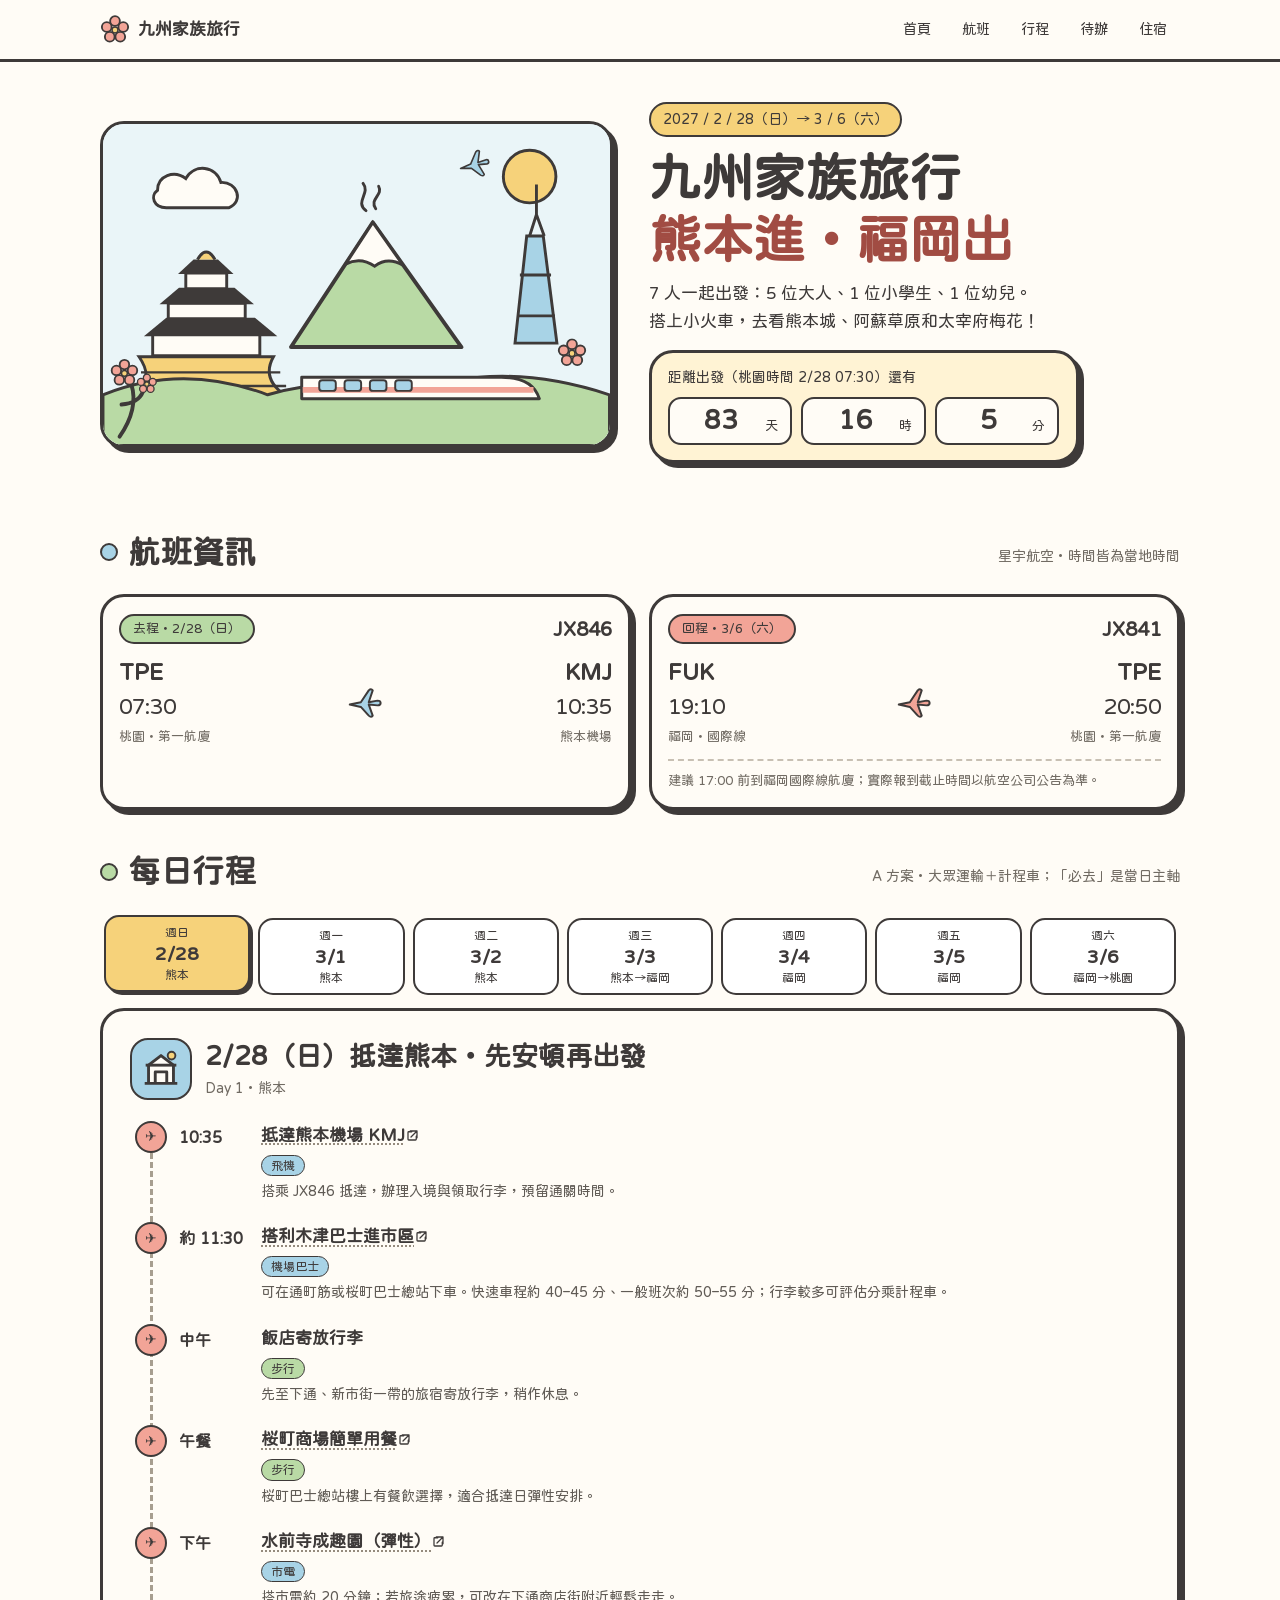
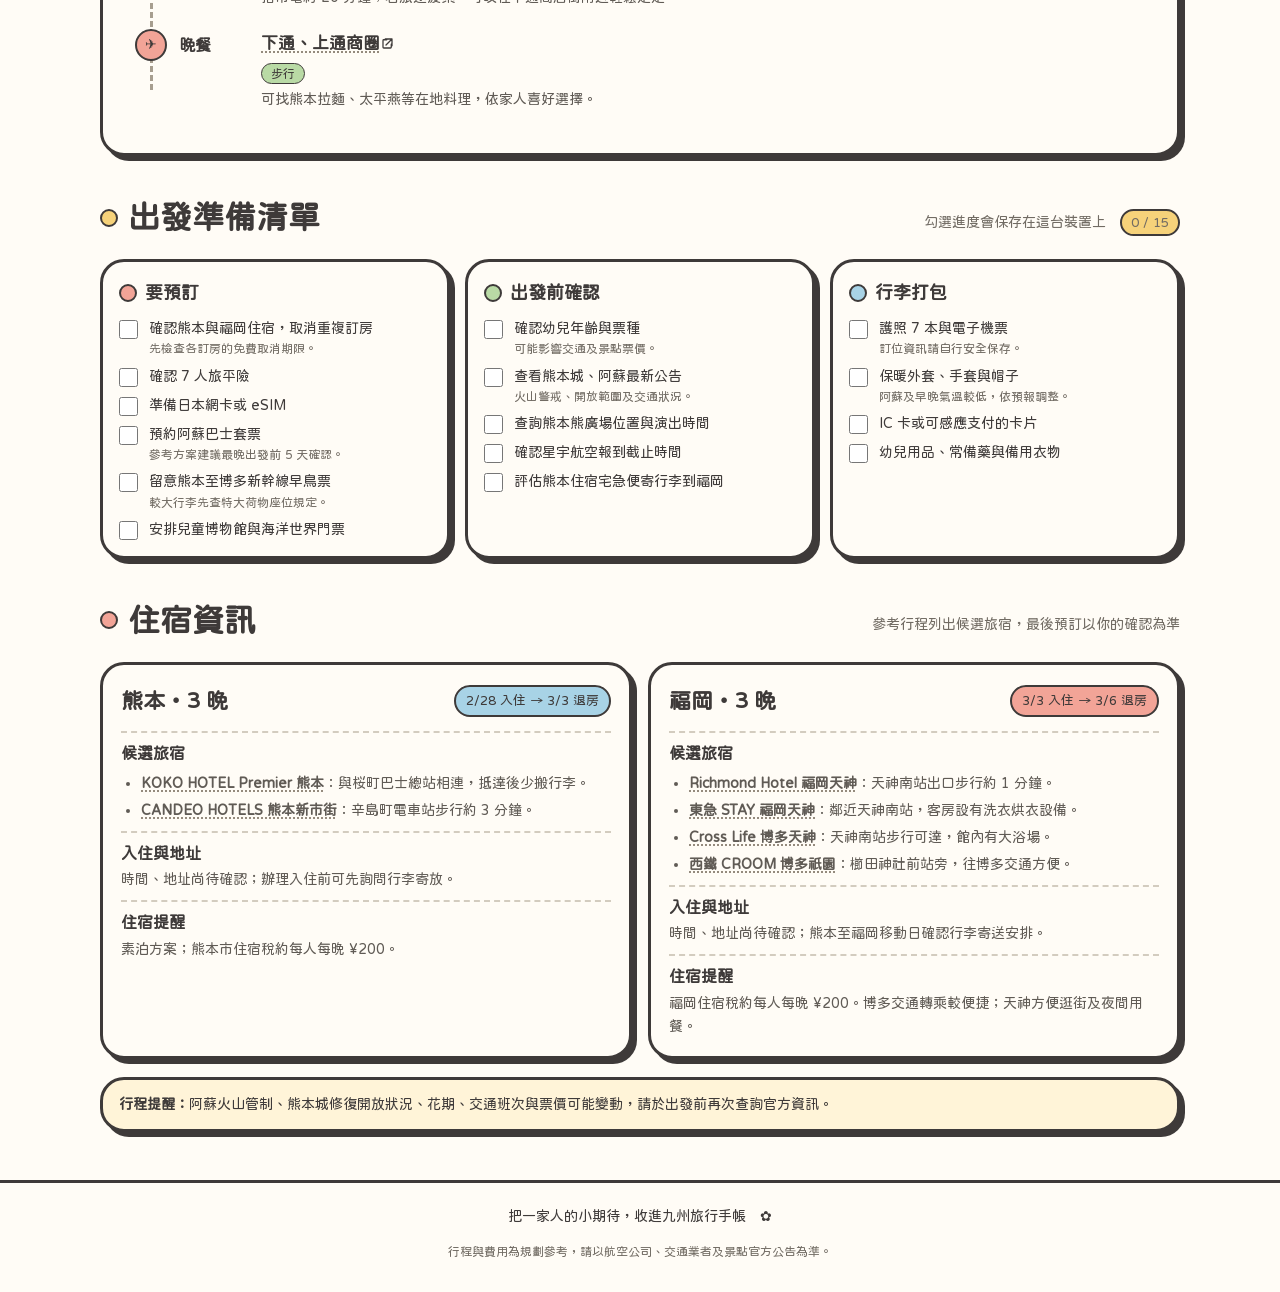
==== commit acfb5bd3: "加入行程景點 Google 地圖連結 Co-authored-by: Copilot <223556219+Copilot@users.noreply.github.com>" ====
--- a/index.html
+++ b/index.html
@@ -146,6 +146,9 @@
     .event-marker { z-index: 1; display: grid; width: 32px; height: 32px; place-items: center; border: 2px solid var(--ink); border-radius: 50%; background: var(--coral); font-size: 14px; }
     .event-time { padding-top: 3px; font-weight: 700; white-space: nowrap; }
     .event-body h4 { display: inline; margin: 0; font-size: 17px; }
+    .map-link { display: inline; color: inherit; text-decoration: underline dotted #958b7e 1.5px; text-underline-offset: 3px; }
+    .map-link:hover { color: #527b65; text-decoration-style: solid; }
+    .map-link svg { width: 15px; height: 15px; vertical-align: -2px; }
     .event-body p { margin: 4px 0 0; color: #605b55; font-size: 14px; line-height: 1.6; }
     .event-tags { display: flex; flex-wrap: wrap; gap: 5px; margin-top: 6px; }
     .transport { display: inline-block; border: 1.5px solid var(--ink); border-radius: 999px; background: var(--blue); padding: 0 9px; font-size: 12px; line-height: 1.6; }
@@ -349,7 +352,7 @@
         <article class="stay-card">
           <div class="stay-city"><h3>熊本・3 晚</h3><span class="stay-date">2/28 入住 → 3/3 退房</span></div>
           <dl class="stay-meta">
-            <div><dt>候選旅宿</dt><dd><ul class="hotel-list"><li><strong>KOKO HOTEL Premier 熊本</strong>：與桜町巴士總站相連，抵達後少搬行李。</li><li><strong>CANDEO HOTELS 熊本新市街</strong>：辛島町電車站步行約 3 分鐘。</li></ul></dd></div>
+            <div><dt>候選旅宿</dt><dd><ul class="hotel-list"><li><strong><a class="map-link" href="https://www.google.com/maps/search/?api=1&amp;query=KOKO%20HOTEL%20Premier%20%E7%86%8A%E6%9C%AC" target="_blank" rel="noopener noreferrer">KOKO HOTEL Premier 熊本</a></strong>：與桜町巴士總站相連，抵達後少搬行李。</li><li><strong><a class="map-link" href="https://www.google.com/maps/search/?api=1&amp;query=CANDEO%20HOTELS%20%E7%86%8A%E6%9C%AC%E6%96%B0%E5%B8%82%E8%A1%97" target="_blank" rel="noopener noreferrer">CANDEO HOTELS 熊本新市街</a></strong>：辛島町電車站步行約 3 分鐘。</li></ul></dd></div>
             <div><dt>入住與地址</dt><dd>時間、地址尚待確認；辦理入住前可先詢問行李寄放。</dd></div>
             <div><dt>住宿提醒</dt><dd>素泊方案；熊本市住宿稅約每人每晚 ¥200。</dd></div>
           </dl>
@@ -357,7 +360,7 @@
         <article class="stay-card">
           <div class="stay-city"><h3>福岡・3 晚</h3><span class="stay-date" style="background:var(--coral)">3/3 入住 → 3/6 退房</span></div>
           <dl class="stay-meta">
-            <div><dt>候選旅宿</dt><dd><ul class="hotel-list"><li><strong>Richmond Hotel 福岡天神</strong>：天神南站出口步行約 1 分鐘。</li><li><strong>東急 STAY 福岡天神</strong>：鄰近天神南站，客房設有洗衣烘衣設備。</li><li><strong>Cross Life 博多天神</strong>：天神南站步行可達，館內有大浴場。</li><li><strong>西鐵 CROOM 博多祇園</strong>：櫛田神社前站旁，往博多交通方便。</li></ul></dd></div>
+            <div><dt>候選旅宿</dt><dd><ul class="hotel-list"><li><strong><a class="map-link" href="https://www.google.com/maps/search/?api=1&amp;query=Richmond%20Hotel%20Fukuoka%20Tenjin" target="_blank" rel="noopener noreferrer">Richmond Hotel 福岡天神</a></strong>：天神南站出口步行約 1 分鐘。</li><li><strong><a class="map-link" href="https://www.google.com/maps/search/?api=1&amp;query=Tokyu%20Stay%20Fukuoka%20Tenjin" target="_blank" rel="noopener noreferrer">東急 STAY 福岡天神</a></strong>：鄰近天神南站，客房設有洗衣烘衣設備。</li><li><strong><a class="map-link" href="https://www.google.com/maps/search/?api=1&amp;query=Cross%20Life%20Hakata%20Tenjin" target="_blank" rel="noopener noreferrer">Cross Life 博多天神</a></strong>：天神南站步行可達，館內有大浴場。</li><li><strong><a class="map-link" href="https://www.google.com/maps/search/?api=1&amp;query=Nishitetsu%20Hotel%20Croom%20Hakata%20Gion" target="_blank" rel="noopener noreferrer">西鐵 CROOM 博多祇園</a></strong>：櫛田神社前站旁，往博多交通方便。</li></ul></dd></div>
             <div><dt>入住與地址</dt><dd>時間、地址尚待確認；熊本至福岡移動日確認行李寄送安排。</dd></div>
             <div><dt>住宿提醒</dt><dd>福岡住宿稅約每人每晚 ¥200。博多交通轉乘較便捷；天神方便逛街及夜間用餐。</dd></div>
           </dl>
@@ -378,32 +381,32 @@
       {
         date: "2/28", weekday: "週日", city: "熊本", title: "抵達熊本・先安頓再出發", icon: "✈",
         events: [
-          { time: "10:35", transport: ["飛機"], title: "抵達熊本機場 KMJ", text: "搭乘 JX846 抵達，辦理入境與領取行李，預留通關時間。" },
-          { time: "約 11:30", transport: ["機場巴士"], title: "搭利木津巴士進市區", text: "可在通町筋或桜町巴士總站下車。快速車程約 40–45 分、一般班次約 50–55 分；行李較多可評估分乘計程車。" },
+          { time: "10:35", transport: ["飛機"], title: "抵達熊本機場 KMJ", map: "Aso Kumamoto Airport", text: "搭乘 JX846 抵達，辦理入境與領取行李，預留通關時間。" },
+          { time: "約 11:30", transport: ["機場巴士"], title: "搭利木津巴士進市區", map: "Sakuramachi Bus Terminal Kumamoto", text: "可在通町筋或桜町巴士總站下車。快速車程約 40–45 分、一般班次約 50–55 分；行李較多可評估分乘計程車。" },
           { time: "中午", transport: ["步行"], title: "飯店寄放行李", text: "先至下通、新市街一帶的旅宿寄放行李，稍作休息。" },
-          { time: "午餐", transport: ["步行"], title: "桜町商場簡單用餐", text: "桜町巴士總站樓上有餐飲選擇，適合抵達日彈性安排。" },
-          { time: "下午", transport: ["市電"], title: "水前寺成趣園（彈性）", text: "搭市電約 20 分鐘；若旅途疲累，可改在下通商店街附近輕鬆走走。" },
-          { time: "晚餐", transport: ["步行"], title: "下通、上通商圈", text: "可找熊本拉麵、太平燕等在地料理，依家人喜好選擇。" }
+          { time: "午餐", transport: ["步行"], title: "桜町商場簡單用餐", map: "Sakuramachi Kumamoto", text: "桜町巴士總站樓上有餐飲選擇，適合抵達日彈性安排。" },
+          { time: "下午", transport: ["市電"], title: "水前寺成趣園（彈性）", map: "Suizenji Jojuen Kumamoto", text: "搭市電約 20 分鐘；若旅途疲累，可改在下通商店街附近輕鬆走走。" },
+          { time: "晚餐", transport: ["步行"], title: "下通、上通商圈", map: "Shimotori Kamitori Kumamoto", text: "可找熊本拉麵、太平燕等在地料理，依家人喜好選擇。" }
         ]
       },
       {
         date: "3/1", weekday: "週一", city: "熊本", title: "熊本城與城下町散策", icon: "城",
         alert: "城內部分區域可能因修復工程調整動線；出發前請查看熊本城與城彩苑最新公告。",
         events: [
-          { time: "09:00", transport: ["周遊巴士", "計程車"], title: "熊本城開園散步", must: true, text: "早點抵達可避開人潮；依現場指示選擇入口。可詢問售票處是否提供嬰兒車或輔具。" },
-          { time: "午餐", transport: ["步行"], title: "城彩苑・桜の小路", text: "在城下街區品嚐熊本小吃、補充點心，也能順道逛伴手禮店。" },
+          { time: "09:00", transport: ["周遊巴士", "計程車"], title: "熊本城開園散步", map: "Kumamoto Castle", must: true, text: "早點抵達可避開人潮；依現場指示選擇入口。可詢問售票處是否提供嬰兒車或輔具。" },
+          { time: "午餐", transport: ["步行"], title: "城彩苑・桜の小路", map: "Sakuranobaba Josaien Kumamoto", text: "在城下街區品嚐熊本小吃、補充點心，也能順道逛伴手禮店。" },
           { time: "下午", transport: ["周遊巴士", "計程車"], title: "回住宿處休息", text: "預留休息空檔給長輩與幼兒，依精神狀況再決定是否外出。" },
-          { time: "傍晚", transport: ["步行"], title: "鶴屋百貨、下通散步", text: "在市中心慢慢逛；若安排熊本熊廣場，先確認地點及表演時段。" }
+          { time: "傍晚", transport: ["步行"], title: "鶴屋百貨、下通散步", map: "Tsuruya Department Store Kumamoto", text: "在市中心慢慢逛；若安排熊本熊廣場，先確認地點及表演時段。" }
         ]
       },
       {
         date: "3/2", weekday: "週二", city: "熊本", title: "阿蘇草千里一日遊", icon: "山",
         alert: "參考方案需提前預約；火山管制、天候及路面狀況可能改變停靠點。阿蘇氣溫較低，建議準備保暖衣物。",
         events: [
-          { time: "08:00", transport: ["巴士"], title: "從桜町出發往阿蘇", text: "可研究九州產交草千里一日巴士套票，參考方案含市區往返與午餐；座位與票價以官方預約頁為準。" },
-          { time: "上午", transport: ["巴士"], title: "轉往草千里地區", text: "依當日火口管制與班次安排轉乘，請預留候車與步行時間。" },
-          { time: "中午", transport: ["步行"], title: "草千里午餐與草原散步", must: true, text: "在草原周邊用餐、欣賞火山地景；騎馬等活動視營運及天候而定。" },
-          { time: "下午", transport: ["巴士"], title: "阿蘇站周邊停留", text: "依回程巴士時間安排短暫散步，留意末班車。" },
+          { time: "08:00", transport: ["巴士"], title: "從桜町出發往阿蘇", map: "Sakuramachi Bus Terminal Kumamoto", text: "可研究九州產交草千里一日巴士套票，參考方案含市區往返與午餐；座位與票價以官方預約頁為準。" },
+          { time: "上午", transport: ["巴士"], title: "轉往草千里地區", map: "Kusasenri Aso", text: "依當日火口管制與班次安排轉乘，請預留候車與步行時間。" },
+          { time: "中午", transport: ["步行"], title: "草千里午餐與草原散步", map: "Kusasenri Observatory Aso", must: true, text: "在草原周邊用餐、欣賞火山地景；騎馬等活動視營運及天候而定。" },
+          { time: "下午", transport: ["巴士"], title: "阿蘇站周邊停留", map: "Aso Station Kumamoto", text: "依回程巴士時間安排短暫散步，留意末班車。" },
           { time: "約 18:00", transport: ["巴士"], title: "回到熊本市區", text: "全天交通時間較長，若家人體力有限，考慮改為市區行程或另行安排包車。" }
         ],
         choices: [
@@ -415,26 +418,26 @@
         date: "3/3", weekday: "週三", city: "熊本→福岡", title: "搭新幹線前往博多", icon: "🚄",
         events: [
           { time: "上午", transport: ["市電", "計程車"], title: "退房，前往熊本站", text: "多人與大件行李移動時，可預先安排計程車；也可詢問飯店宅急便寄送行李。" },
-          { time: "約 32–48 分", transport: ["新幹線"], title: "九州新幹線・熊本到博多", must: true, text: "依班次選擇指定席；大件行李先確認特大行李座位規定與預約需求。" },
-          { time: "下午", transport: ["步行", "地鐵"], title: "福岡麵包超人兒童博物館", must: true, text: "位於博多 Riverain，適合親子安排；門票依日期與年齡可能不同，建議先查官方資訊。若想休息可改逛運河城。" },
-          { time: "晚餐", transport: ["步行"], title: "博多豚骨拉麵或牛腸鍋", text: "入住後於市區用餐，精神許可再散步看看中洲夜景。" }
+          { time: "約 32–48 分", transport: ["新幹線"], title: "九州新幹線・熊本到博多", map: "Kumamoto Station to Hakata Station", must: true, text: "依班次選擇指定席；大件行李先確認特大行李座位規定與預約需求。" },
+          { time: "下午", transport: ["步行", "地鐵"], title: "福岡麵包超人兒童博物館", map: "Fukuoka Anpanman Children's Museum in Mall", must: true, text: "位於博多 Riverain，適合親子安排；門票依日期與年齡可能不同，建議先查官方資訊。若想休息可改逛運河城。" },
+          { time: "晚餐", transport: ["步行"], title: "博多豚骨拉麵或牛腸鍋", map: "Hakata Fukuoka", text: "入住後於市區用餐，精神許可再散步看看中洲夜景。" }
         ]
       },
       {
         date: "3/4", weekday: "週四", city: "福岡", title: "太宰府賞梅與天神散步", icon: "梅",
         events: [
           { time: "上午", transport: ["西鐵電車"], title: "從天神搭車前往太宰府", text: "通常需在二日市轉乘；若住宿博多，可先搭地鐵或比較直達巴士。" },
-          { time: "上午", transport: ["步行"], title: "太宰府天滿宮・梅花散策", must: true, text: "從車站步行至參道與境內，沿途可試梅枝餅。花期及部分參拜動線請依現場公告。" },
-          { time: "下午", transport: ["步行", "西鐵電車"], title: "九州國立博物館或回天神", text: "想參觀博物館可預留時間；也可搭車回市區休息、逛天神地下街。" },
+          { time: "上午", transport: ["步行"], title: "太宰府天滿宮・梅花散策", map: "Dazaifu Tenmangu Shrine", must: true, text: "從車站步行至參道與境內，沿途可試梅枝餅。花期及部分參拜動線請依現場公告。" },
+          { time: "下午", transport: ["步行", "西鐵電車"], title: "九州國立博物館或回天神", map: "Kyushu National Museum Dazaifu", text: "想參觀博物館可預留時間；也可搭車回市區休息、逛天神地下街。" },
           { time: "晚餐", transport: ["步行"], title: "天神在地晚餐", text: "可選屋台、一蘭或博多水炊雞肉鍋，訂位與營業狀況請先確認。" }
         ]
       },
       {
         date: "3/5", weekday: "週五", city: "福岡", title: "親子日・海邊或市區二選一", icon: "海",
         events: [
-          { time: "全天・選項一", transport: ["JR", "船"], title: "海之中道海洋世界", text: "可搭 JR 經香椎前往，或查詢博多港船班。館內可看海豚表演；票價及演出時刻以官方公告為準。" },
-          { time: "上午・選項二", transport: ["計程車", "地鐵"], title: "大濠公園放慢腳步", text: "環湖散步、前往兒童遊戲區；視季節與花況再考慮附近公園。" },
-          { time: "下午・選項二", transport: ["計程車", "巴士"], title: "福岡塔與百道海濱", text: "海邊景點步行距離較長，建議預留休息時間並依天氣安排。" }
+          { time: "全天・選項一", transport: ["JR", "船"], title: "海之中道海洋世界", map: "Marine World Uminonakamichi", text: "可搭 JR 經香椎前往，或查詢博多港船班。館內可看海豚表演；票價及演出時刻以官方公告為準。" },
+          { time: "上午・選項二", transport: ["計程車", "地鐵"], title: "大濠公園放慢腳步", map: "Ohori Park Fukuoka", text: "環湖散步、前往兒童遊戲區；視季節與花況再考慮附近公園。" },
+          { time: "下午・選項二", transport: ["計程車", "巴士"], title: "福岡塔與百道海濱", map: "Fukuoka Tower Momochi Seaside Park", text: "海邊景點步行距離較長，建議預留休息時間並依天氣安排。" }
         ],
         choices: [
           { title: "下雨或較冷", text: "選室內的海洋世界，出發前查好往返交通與表演時間。" },
@@ -447,7 +450,7 @@
           { time: "上午", transport: ["步行"], title: "退房並寄放行李", text: "先和飯店確認行李寄放方式與取件時間。" },
           { time: "白天", transport: ["地鐵", "步行"], title: "天神、博多採買伴手禮", text: "預留整理與用餐時間，可逛車站百貨、天神地下街，選購明太子或博多點心。" },
           { time: "16:00", transport: ["步行"], title: "回飯店取行李", text: "週末交通可能較忙，預留前往機場的緩衝。" },
-          { time: "17:00 前", transport: ["巴士", "計程車"], title: "抵達福岡機場國際線", must: true, text: "可查詢博多站直達巴士，亦可預訂大型計程車；人數與行李量需先確認。" },
+          { time: "17:00 前", transport: ["巴士", "計程車"], title: "抵達福岡機場國際線", map: "Fukuoka Airport International Terminal", must: true, text: "可查詢博多站直達巴士，亦可預訂大型計程車；人數與行李量需先確認。" },
           { time: "19:10", transport: ["飛機"], title: "搭乘 JX841 返回桃園", text: "預計 20:50 抵達桃園第一航廈；報到截止資訊以星宇航空公告為準。" }
         ]
       }
@@ -490,6 +493,10 @@
       if (name.includes("計程車")) return "transport--taxi";
       if (name.includes("電車") || name.includes("新幹線") || name === "JR" || name === "地鐵") return "transport--train";
       return "";
+    }
+
+    function googleMapsUrl(query) {
+      return `https://www.google.com/maps/search/?api=1&query=${encodeURIComponent(`${query} Japan`)}`;
     }
 
     function renderDay(day, index) {
@@ -517,7 +524,10 @@
       const events = day.events.map((event) => {
         const tags = event.transport.map((name) => `<span class="transport ${transportClass(name)}">${name}</span>`).join("");
         const must = event.must ? '<span class="must">必去</span>' : "";
-        return `<li class="event"><span class="event-marker" aria-hidden="true">${day.icon}</span><time class="event-time">${event.time}</time><div class="event-body"><h4>${event.title}${must}</h4><div class="event-tags">${tags}</div><p>${event.text}</p></div></li>`;
+        const title = event.map
+          ? `<a class="map-link" href="${googleMapsUrl(event.map)}" target="_blank" rel="noopener noreferrer" aria-label="在 Google 地圖開啟${event.title}（另開新分頁）">${event.title}<svg viewBox="0 0 20 20" fill="none" aria-hidden="true"><path d="M7 4h9v9M16 4 8 12M15 11v4a1 1 0 0 1-1 1H5a1 1 0 0 1-1-1V6a1 1 0 0 1 1-1h4" stroke="currentColor" stroke-width="1.7" stroke-linecap="round" stroke-linejoin="round"/></svg></a>`
+          : event.title;
+        return `<li class="event"><span class="event-marker" aria-hidden="true">${day.icon}</span><time class="event-time">${event.time}</time><div class="event-body"><h4>${title}${must}</h4><div class="event-tags">${tags}</div><p>${event.text}</p></div></li>`;
       }).join("");
       const choices = day.choices ? `<div class="choice-grid" aria-label="彈性替代行程">${day.choices.map((choice) => `<div class="choice"><h4>${choice.title}</h4><p>${choice.text}</p></div>`).join("")}</div>` : "";
       panel.innerHTML = `<article class="day-card"><header class="day-title"><span class="day-illustration" aria-hidden="true"><svg viewBox="0 0 48 48"><path d="M7 39h34M11 39V20l13-10 13 10v19M18 39V27h12v12" fill="#FFFCF6" stroke="#3E3A39" stroke-width="3" stroke-linejoin="round"/><path d="M8 20h32" stroke="#3E3A39" stroke-width="3"/><circle cx="35" cy="10" r="4" fill="#F6D27A" stroke="#3E3A39" stroke-width="2"/></svg></span><div><h3>${day.date}（${day.weekday.slice(1)}）${day.title}</h3><p>Day ${index + 1}・${day.city}</p></div></header>${alert}<ol class="timeline">${events}</ol>${choices}</article>`;
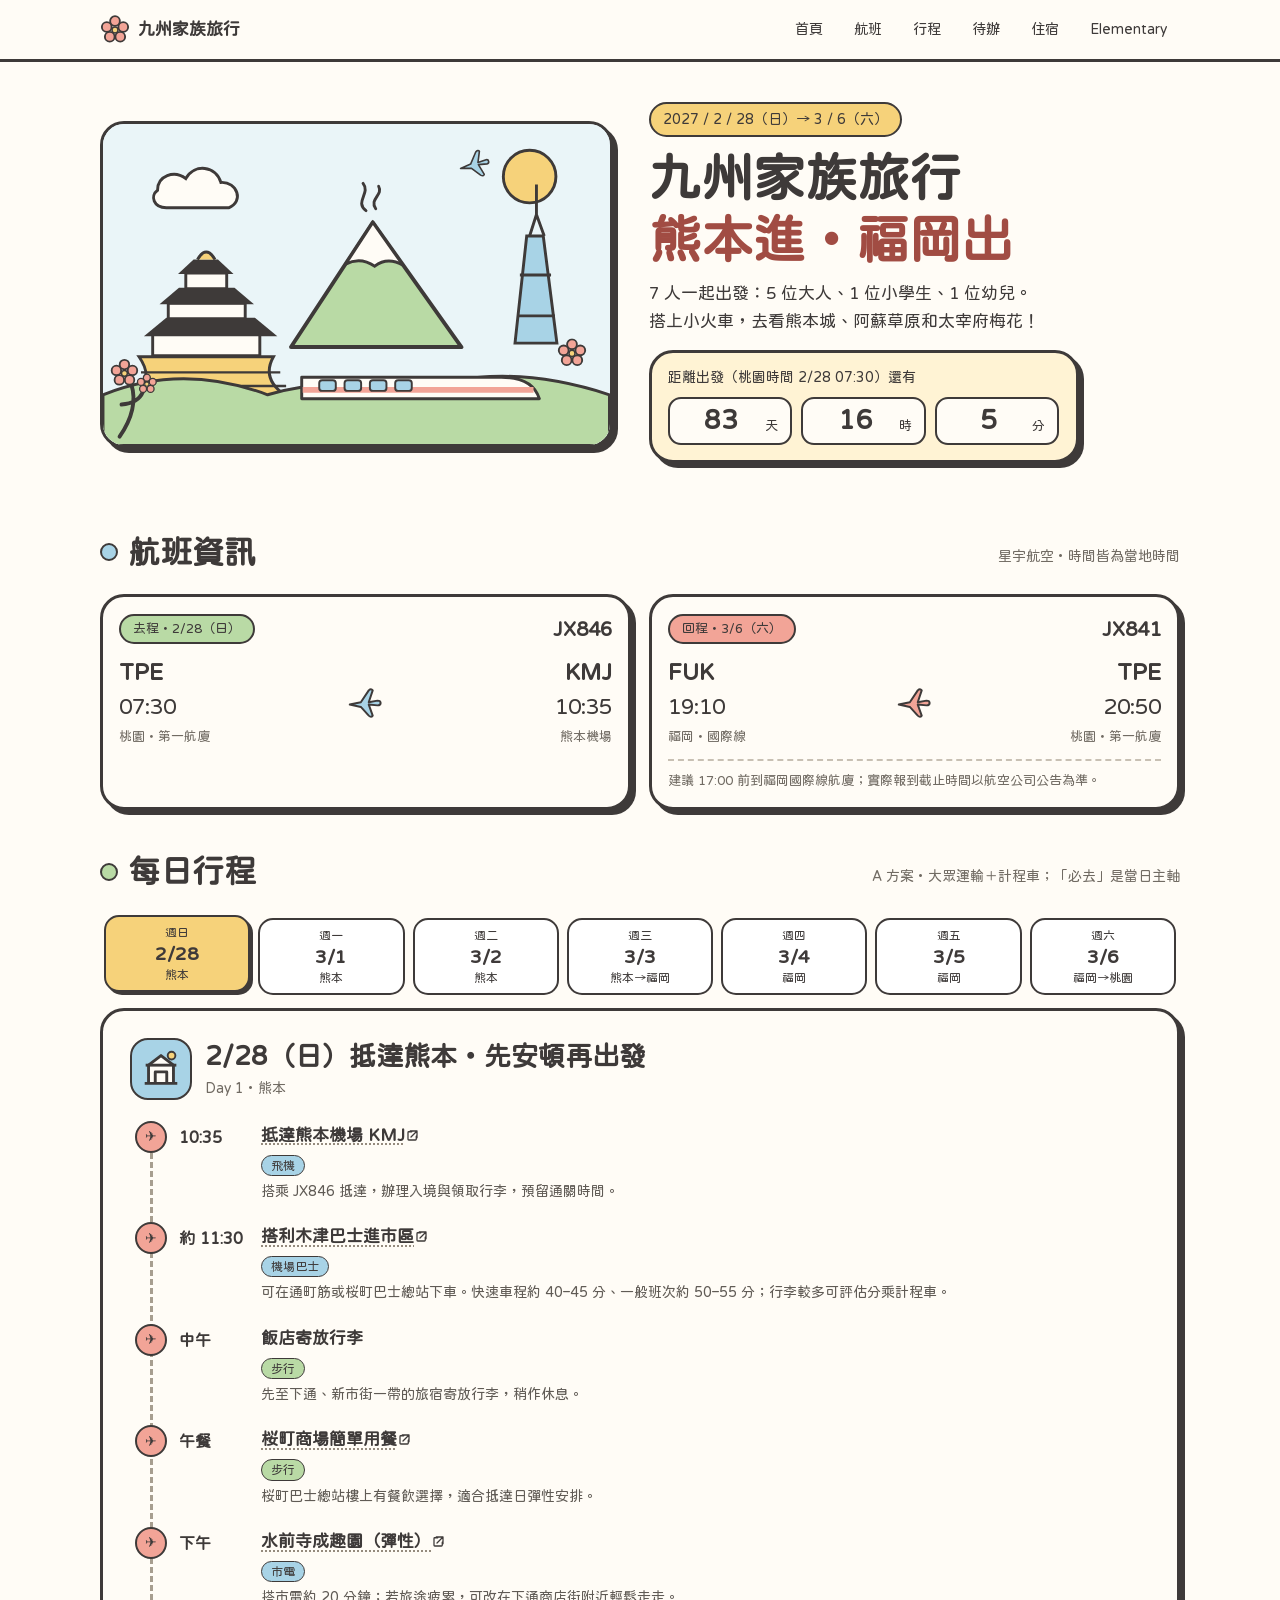
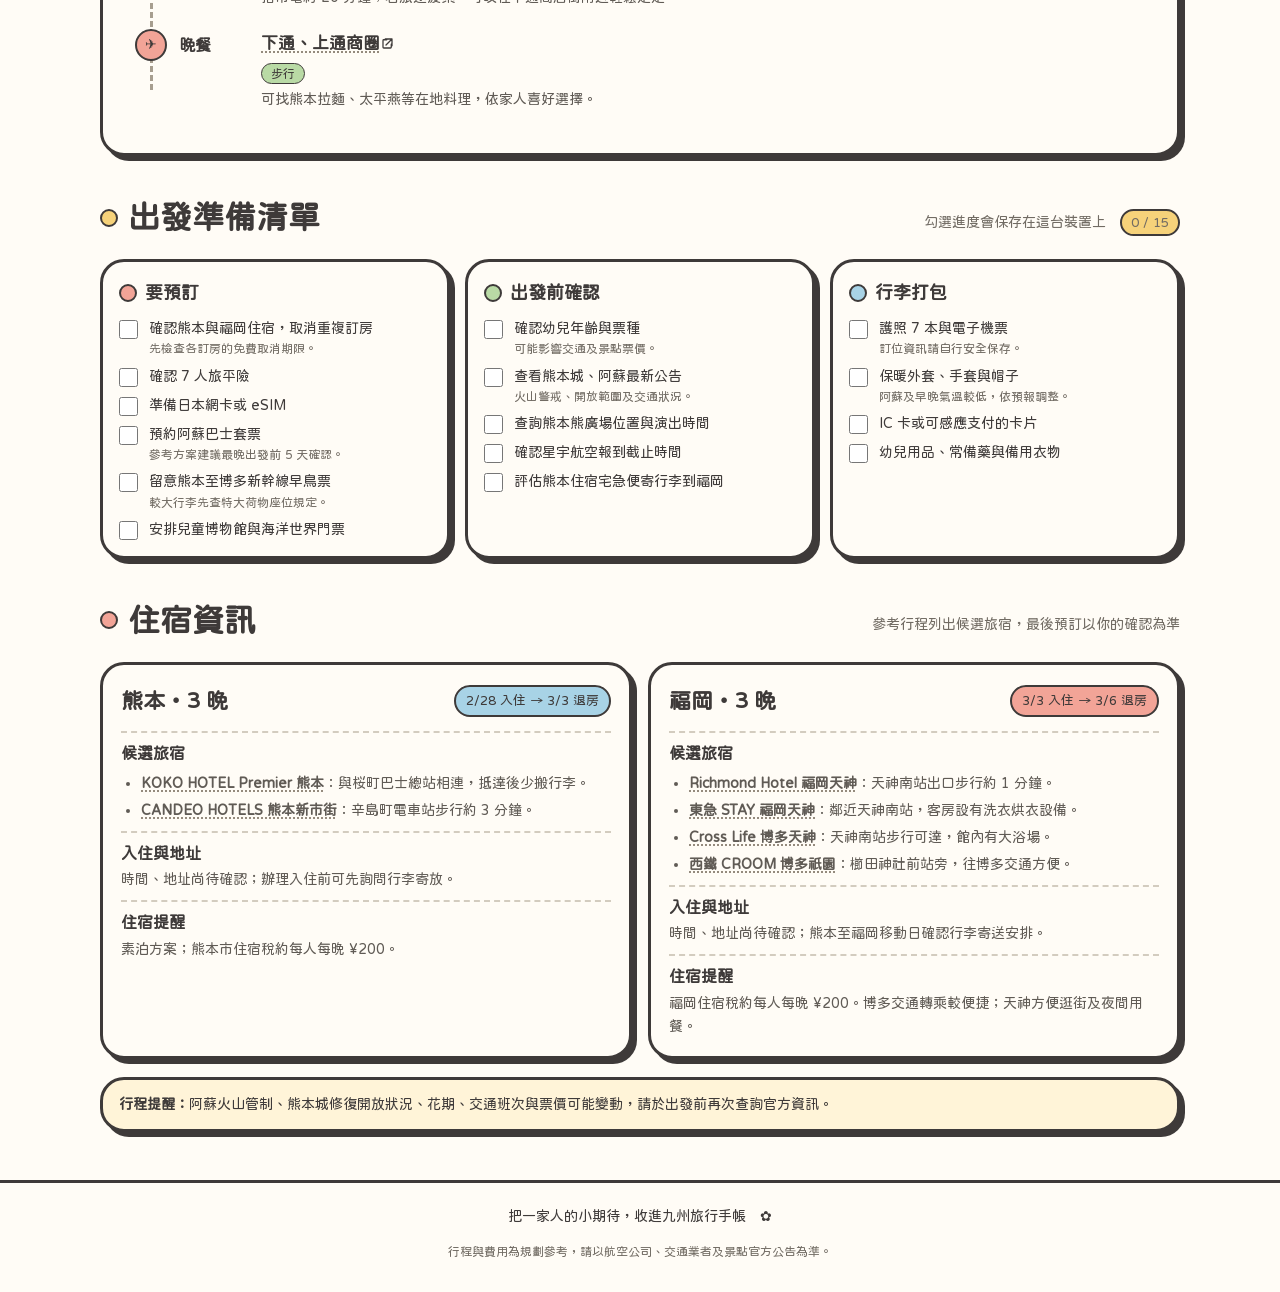
==== commit 695d6bde: "新增一年級 Elementary 練習頁 Co-authored-by: Copilot <223556219+Copilot@users.noreply.github.com>" ====
--- a/index.html
+++ b/index.html
@@ -246,7 +246,7 @@
     </a>
     <nav aria-label="主選單">
       <ul class="nav-links">
-        <li><a href="#home">首頁</a></li><li><a href="#flights">航班</a></li><li><a href="#itinerary">行程</a></li><li><a href="#todo">待辦</a></li><li><a href="#stay">住宿</a></li>
+        <li><a href="#home">首頁</a></li><li><a href="#flights">航班</a></li><li><a href="#itinerary">行程</a></li><li><a href="#todo">待辦</a></li><li><a href="#stay">住宿</a></li><li><a href="elementary.html">Elementary</a></li>
       </ul>
     </nav>
   </header>
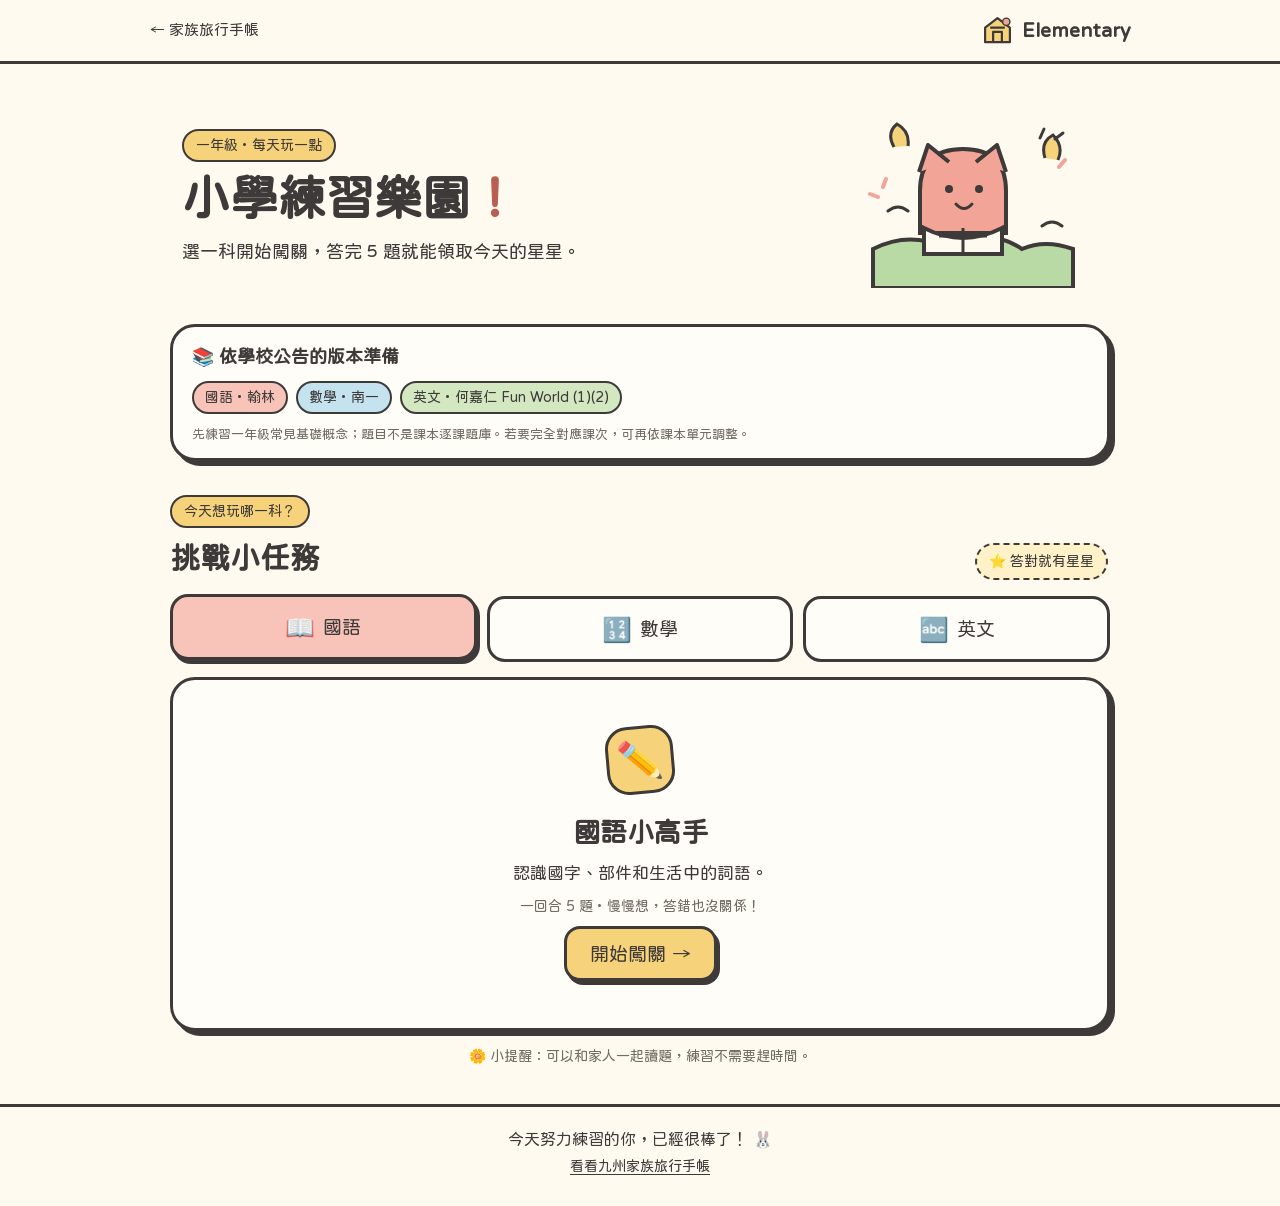
==== commit 41ef5208: "將 Elementary 設為網站首頁 Co-authored-by: Copilot <223556219+Copilot@users.noreply.github.com>" ====
--- a/index.html
+++ b/index.html
@@ -3,643 +3,119 @@
 <head>
   <meta charset="utf-8">
   <meta name="viewport" content="width=device-width, initial-scale=1, viewport-fit=cover">
-  <meta name="theme-color" content="#FFFCF6">
-  <meta name="description" content="2027 九州家族旅行手帳：熊本進、福岡出，7 人同行的每日行程、航班、待辦與住宿資訊。">
-  <title>九州家族旅行 2027｜熊本進・福岡出</title>
+  <meta name="theme-color" content="#fffaf0">
+  <meta name="description" content="給國小一年級孩子的國語、數學、英文趣味練習。">
+  <title>Elementary 小學練習樂園</title>
   <link rel="preconnect" href="https://fonts.googleapis.com">
   <link rel="preconnect" href="https://fonts.gstatic.com" crossorigin>
   <link href="https://fonts.googleapis.com/css2?family=Huninn&display=swap" rel="stylesheet">
-  <style>
-    :root {
-      color-scheme: light;
-      --paper: #fffcf6;
-      --ink: #3e3a39;
-      --coral: #f2a497;
-      --yellow: #f6d27a;
-      --blue: #a8d3e6;
-      --green: #b9daa5;
-      --muted: #716b63;
-      --line: 3px solid var(--ink);
-      --radius: 24px;
-      --shadow: 5px 5px 0 var(--ink);
-      font-family: "Huninn", "Noto Sans TC", sans-serif;
-      scroll-behavior: smooth;
-    }
-    *, *::before, *::after { box-sizing: border-box; }
-    body {
-      margin: 0;
-      color: var(--ink);
-      background: var(--paper);
-      font-size: 16px;
-      line-height: 1.65;
-    }
-    a { color: inherit; }
-    button, input { font: inherit; }
-    button { color: inherit; }
-    :focus-visible { outline: 3px dashed #527b65; outline-offset: 4px; }
-    .wrap { width: min(1080px, calc(100% - 32px)); margin-inline: auto; }
-    .nav {
-      position: sticky;
-      z-index: 20;
-      top: 0;
-      display: flex;
-      min-height: 62px;
-      align-items: center;
-      justify-content: space-between;
-      gap: 14px;
-      border-bottom: var(--line);
-      background: var(--paper);
-      padding: 8px max(16px, calc((100vw - 1080px) / 2));
-    }
-    .brand { display: inline-flex; align-items: center; gap: 8px; flex: 0 0 auto; font-size: 17px; font-weight: 700; text-decoration: none; }
-    .brand svg { width: 30px; height: 30px; }
-    .nav-links { display: flex; gap: 5px; align-items: center; margin: 0; padding: 0; list-style: none; }
-    .nav-links a { display: block; padding: 7px 11px; border: 2px solid transparent; border-radius: 999px; font-size: 14px; text-decoration: none; }
-    .nav-links a:hover { border-color: var(--ink); background: var(--yellow); }
-    main { padding-bottom: 48px; }
-    .hero {
-      display: grid;
-      grid-template-columns: minmax(0, .95fr) minmax(0, 1fr);
-      align-items: center;
-      gap: 28px;
-      padding-block: 36px 20px;
-    }
-    .hero-art, .card, .flight-card, .day-card, .todo-card, .stay-card, .notice {
-      border: var(--line);
-      border-radius: var(--radius);
-      background: var(--paper);
-      box-shadow: var(--shadow);
-    }
-    .hero-art { overflow: hidden; background: #eaf5f8; }
-    .scene { display: block; width: 100%; height: auto; }
-    .hero-copy { padding: 4px 8px 8px; }
-    .eyebrow { display: inline-block; margin: 0 0 9px; border: 2px solid var(--ink); border-radius: 999px; background: var(--yellow); padding: 4px 12px; font-size: 14px; }
-    h1, h2, h3, p { margin-top: 0; }
-    h1 { margin-bottom: 8px; font-size: clamp(32px, 5vw, 52px); line-height: 1.2; }
-    h1 span { display: inline-block; color: #a14c43; }
-    .hero-sub { margin-bottom: 15px; font-size: 17px; }
-    .countdown { max-width: 430px; padding: 13px 16px 15px; background: #fff3d4; }
-    .countdown-label { margin: 0 0 8px; font-size: 14px; }
-    .count-grid { display: grid; grid-template-columns: repeat(3, 1fr); gap: 9px; text-align: center; }
-    .count-unit { display: grid; grid-template-columns: 1fr auto; align-items: baseline; justify-content: center; border: 2px solid var(--ink); border-radius: 13px; background: var(--paper); padding: 5px 12px; }
-    .count-num { font-size: 27px; font-weight: 700; line-height: 1.25; }
-    .count-label { padding-left: 4px; font-size: 13px; }
-    .count-done { margin: 8px 0 0; text-align: center; }
-    .section { padding-top: 35px; scroll-margin-top: 78px; }
-    .section-heading { display: flex; flex-wrap: wrap; align-items: baseline; justify-content: space-between; gap: 8px; margin-bottom: 15px; }
-    .section-heading h2 { display: flex; align-items: center; gap: 10px; margin: 0; font-size: clamp(24px, 4vw, 32px); }
-    .dot { width: 18px; height: 18px; border: 2px solid var(--ink); border-radius: 50%; background: var(--coral); }
-    .dot--yellow { background: var(--yellow); }
-    .dot--blue { background: var(--blue); }
-    .dot--green { background: var(--green); }
-    .section-note { margin: 0; color: var(--muted); font-size: 14px; }
-    .flight-grid { display: grid; grid-template-columns: repeat(2, minmax(0, 1fr)); gap: 18px; }
-    .flight-card { padding: 16px; }
-    .flight-head { display: flex; align-items: center; justify-content: space-between; gap: 8px; margin-bottom: 13px; }
-    .pill { display: inline-block; border: 2px solid var(--ink); border-radius: 999px; background: var(--green); padding: 2px 12px; font-size: 13px; }
-    .flight-no { font-size: 20px; font-weight: 700; }
-    .route { display: grid; grid-template-columns: 1fr 42px 1fr; align-items: center; gap: 8px; }
-    .airport:last-child { text-align: right; }
-    .airport-code { display: block; font-size: 23px; font-weight: 700; line-height: 1.2; }
-    .airport-time { display: block; margin-top: 3px; font-size: 22px; }
-    .airport-name { display: block; color: var(--muted); font-size: 13px; }
-    .route-icon { width: 38px; height: 38px; }
-    .flight-note { margin: 12px 0 0; border-top: 2px dashed #c8c0b3; padding-top: 9px; color: var(--muted); font-size: 13px; }
-    .tabs {
-      display: flex;
-      gap: 8px;
-      overflow-x: auto;
-      padding: 5px 4px 13px;
-      scrollbar-width: thin;
-      scroll-snap-type: x mandatory;
-    }
-    .day-tab {
-      min-width: 88px;
-      flex: 1 0 88px;
-      border: 2px solid var(--ink);
-      border-radius: 15px;
-      background: white;
-      padding: 8px 8px 7px;
-      cursor: pointer;
-      line-height: 1.35;
-      scroll-snap-align: start;
-      transition: transform .18s ease, background-color .18s ease;
-    }
-    .day-tab:hover { transform: translateY(-2px); }
-    .day-tab[aria-selected="true"] { transform: translateY(-3px); background: var(--yellow); box-shadow: 3px 3px 0 var(--ink); }
-    .tab-weekday, .tab-city { display: block; font-size: 12px; }
-    .tab-date { display: block; font-size: 19px; font-weight: 700; }
-    .itinerary-panel[hidden] { display: none; }
-    .itinerary-panel { animation: panel-pop .3s ease both; }
-    @keyframes panel-pop { 0% { opacity: .5; transform: translateY(8px) scale(.99); } 75% { transform: translateY(-2px) scale(1.005); } 100% { opacity: 1; transform: translateY(0) scale(1); } }
-    .day-card { padding: clamp(16px, 4vw, 27px); }
-    .day-title { display: flex; align-items: center; gap: 13px; margin-bottom: 20px; }
-    .day-illustration { display: grid; width: 62px; height: 62px; flex: 0 0 62px; place-items: center; border: 2px solid var(--ink); border-radius: 18px; background: var(--blue); }
-    .day-illustration svg { width: 46px; height: 46px; }
-    .day-title h3 { margin: 0; font-size: clamp(20px, 4vw, 27px); line-height: 1.35; }
-    .day-title p { margin: 3px 0 0; color: var(--muted); font-size: 14px; }
-    .day-alert { margin: 0 0 18px 62px; border: 2px dashed var(--ink); border-radius: 14px; background: #fff4d8; padding: 10px 13px; font-size: 14px; }
-    .timeline { position: relative; display: grid; gap: 0; padding-left: 5px; }
-    .timeline::before { position: absolute; top: 14px; bottom: 20px; left: 20px; border-left: 3px dashed #a79e8f; content: ""; }
-    .event { position: relative; display: grid; grid-template-columns: 34px 72px minmax(0, 1fr); gap: 10px; padding-bottom: 20px; }
-    .event:last-child { padding-bottom: 0; }
-    .event-marker { z-index: 1; display: grid; width: 32px; height: 32px; place-items: center; border: 2px solid var(--ink); border-radius: 50%; background: var(--coral); font-size: 14px; }
-    .event-time { padding-top: 3px; font-weight: 700; white-space: nowrap; }
-    .event-body h4 { display: inline; margin: 0; font-size: 17px; }
-    .map-link { display: inline; color: inherit; text-decoration: underline dotted #958b7e 1.5px; text-underline-offset: 3px; }
-    .map-link:hover { color: #527b65; text-decoration-style: solid; }
-    .map-link svg { width: 15px; height: 15px; vertical-align: -2px; }
-    .event-body p { margin: 4px 0 0; color: #605b55; font-size: 14px; line-height: 1.6; }
-    .event-tags { display: flex; flex-wrap: wrap; gap: 5px; margin-top: 6px; }
-    .transport { display: inline-block; border: 1.5px solid var(--ink); border-radius: 999px; background: var(--blue); padding: 0 9px; font-size: 12px; line-height: 1.6; }
-    .transport--walk { background: var(--green); }
-    .transport--taxi { background: var(--coral); }
-    .transport--train { background: var(--yellow); }
-    .must { display: inline-block; margin-left: 5px; border: 1.5px solid var(--ink); border-radius: 999px; background: var(--coral); padding: 0 8px; font-size: 12px; vertical-align: 2px; }
-    .choice-grid { display: grid; grid-template-columns: repeat(2, minmax(0, 1fr)); gap: 10px; margin-top: 10px; }
-    .choice { border: 2px dashed var(--ink); border-radius: 14px; background: #f5f8ef; padding: 12px; }
-    .choice h4 { margin: 0 0 4px; font-size: 15px; }
-    .choice p { margin: 0; color: #605b55; font-size: 13px; }
-    .todo-grid { display: grid; grid-template-columns: repeat(3, minmax(0, 1fr)); gap: 15px; }
-    .todo-card { padding: 16px; }
-    .todo-card h3 { display: flex; align-items: center; gap: 8px; margin: 0 0 10px; font-size: 18px; }
-    .todo-list { display: grid; gap: 8px; margin: 0; padding: 0; list-style: none; }
-    .todo-item { display: grid; grid-template-columns: 22px minmax(0, 1fr); align-items: start; gap: 8px; cursor: pointer; font-size: 14px; line-height: 1.45; }
-    .todo-item input { width: 19px; height: 19px; margin: 2px 0 0; accent-color: #527b65; cursor: pointer; }
-    .todo-item small { display: block; margin-top: 2px; color: var(--muted); font-size: 12px; }
-    .todo-item:has(input:checked) span { color: #817a70; text-decoration: line-through; }
-    .todo-count { display: inline-block; border: 2px solid var(--ink); border-radius: 999px; background: var(--yellow); padding: 1px 9px; font-size: 13px; }
-    .storage-note { display: none; margin: 10px 0 0; color: #8d4038; font-size: 13px; }
-    .storage-note.is-visible { display: block; }
-    .stay-grid { display: grid; grid-template-columns: repeat(2, minmax(0, 1fr)); gap: 16px; }
-    .stay-card { padding: 18px; }
-    .stay-city { display: flex; align-items: center; justify-content: space-between; gap: 8px; margin-bottom: 12px; }
-    .stay-city h3 { margin: 0; font-size: 22px; }
-    .stay-date { border: 2px solid var(--ink); border-radius: 999px; background: var(--blue); padding: 3px 10px; font-size: 13px; }
-    .stay-meta { display: grid; gap: 9px; margin: 0; }
-    .stay-meta div { border-top: 2px dashed #d3ccbf; padding-top: 7px; }
-    .stay-meta dt { font-weight: 700; }
-    .stay-meta dd { margin: 2px 0 0; color: #605b55; font-size: 14px; }
-    .hotel-list { margin: 5px 0 0; padding-left: 20px; }
-    .hotel-list li + li { margin-top: 4px; }
-    .notice { margin-top: 18px; background: #fff4d8; padding: 13px 16px; font-size: 14px; }
-    footer { border-top: var(--line); padding: 22px 16px 30px; text-align: center; font-size: 14px; }
-    .footer-note { margin: 4px 0 0; color: var(--muted); font-size: 12px; }
-    .float-slow { transform-origin: center; animation: bob 3.2s ease-in-out infinite; }
-    .drift { animation: drift 5s ease-in-out infinite alternate; }
-    .sway { transform-origin: 17px 221px; animation: sway 4s ease-in-out infinite; }
-    .train { animation: train 6s ease-in-out infinite alternate; }
-    @keyframes bob { 0%, 100% { transform: translateY(0); } 50% { transform: translateY(-5px); } }
-    @keyframes drift { from { transform: translateX(0); } to { transform: translateX(9px); } }
-    @keyframes sway { 0%, 100% { transform: rotate(-2deg); } 50% { transform: rotate(3deg); } }
-    @keyframes train { from { transform: translateX(-6px); } to { transform: translateX(5px); } }
-    @media (max-width: 760px) {
-      .hero { grid-template-columns: 1fr; gap: 20px; padding-top: 24px; }
-      .hero-art { order: 2; }
-      .hero-copy { order: 1; }
-      .hero-sub { font-size: 15px; }
-      .flight-grid { grid-template-columns: 1fr; }
-      .todo-grid { grid-template-columns: repeat(2, minmax(0, 1fr)); }
-      .nav { align-items: flex-start; flex-direction: column; gap: 2px; padding-block: 7px; }
-      .nav-links { width: 100%; justify-content: space-between; overflow-x: auto; }
-      .nav-links a { padding: 4px 8px; font-size: 13px; white-space: nowrap; }
-      .section { scroll-margin-top: 105px; }
-    }
-    @media (max-width: 520px) {
-      .wrap { width: min(100% - 24px, 1080px); }
-      .hero { padding-top: 19px; }
-      .hero-copy { padding-inline: 1px; }
-      .todo-grid, .stay-grid { grid-template-columns: 1fr; }
-      .day-alert { margin-left: 0; }
-      .event { grid-template-columns: 30px 64px minmax(0, 1fr); gap: 7px; }
-      .event-marker { width: 29px; height: 29px; }
-      .timeline::before { left: 18px; }
-      .event-time { font-size: 14px; }
-      .event-body h4 { font-size: 16px; }
-      .event-body p { font-size: 13px; }
-      .choice-grid { grid-template-columns: 1fr; }
-      .route { grid-template-columns: 1fr 32px 1fr; gap: 4px; }
-      .airport-code { font-size: 20px; }
-      .airport-time { font-size: 20px; }
-      .airport-name { font-size: 12px; }
-      .flight-card { padding: 13px; }
-    }
-    @media (prefers-reduced-motion: reduce) {
-      *, *::before, *::after { scroll-behavior: auto !important; animation-duration: .01ms !important; animation-iteration-count: 1 !important; transition-duration: .01ms !important; }
-      .itinerary-panel { animation: none; }
-    }
-  </style>
+  <link rel="stylesheet" href="elementary.css">
 </head>
 <body>
-  <svg width="0" height="0" style="position:absolute" aria-hidden="true">
-    <symbol id="i-plum" viewBox="0 0 40 40">
-      <g fill="#F2A497" stroke="#3E3A39" stroke-width="2.5">
-        <circle cx="20" cy="8" r="6.5"/><circle cx="31" cy="16" r="6.5"/><circle cx="27" cy="29" r="6.5"/><circle cx="13" cy="29" r="6.5"/><circle cx="9" cy="16" r="6.5"/>
-      </g><circle cx="20" cy="20" r="4" fill="#F6D27A" stroke="#3E3A39" stroke-width="2"/>
-    </symbol>
-  </svg>
-
-  <header class="nav" id="top">
-    <a class="brand" href="#home" aria-label="回到首頁">
-      <svg viewBox="0 0 40 40" aria-hidden="true"><use href="#i-plum"/></svg>
-      <span>九州家族旅行</span>
+  <header class="topbar">
+    <a class="back-link" href="travel.html">← 家族旅行手帳</a>
+    <a class="topbar-title" href="#top" aria-label="Elementary 小學練習樂園首頁">
+      <svg viewBox="0 0 48 48" aria-hidden="true"><path d="M7 20 24 7l17 13v20H7Z" fill="#f6d27a" stroke="currentColor" stroke-width="3" stroke-linejoin="round"/><path d="M18 40V26h12v14M14 20h20" fill="none" stroke="currentColor" stroke-width="3" stroke-linejoin="round"/><circle cx="36" cy="12" r="5" fill="#f2a497" stroke="currentColor" stroke-width="2"/></svg>
+      <span>Elementary</span>
     </a>
-    <nav aria-label="主選單">
-      <ul class="nav-links">
-        <li><a href="#home">首頁</a></li><li><a href="#flights">航班</a></li><li><a href="#itinerary">行程</a></li><li><a href="#todo">待辦</a></li><li><a href="#stay">住宿</a></li><li><a href="elementary.html">Elementary</a></li>
-      </ul>
-    </nav>
   </header>
 
-  <main class="wrap">
-    <section class="hero" id="home" aria-labelledby="hero-title">
-      <div class="hero-art">
-        <svg class="scene" viewBox="0 0 520 330" role="img" aria-label="手繪熊本城、阿蘇山、九州新幹線、福岡塔與梅花">
-          <rect width="520" height="330" fill="#EAF5F8"/>
-          <g class="float-slow"><circle cx="438" cy="54" r="27" fill="#F6D27A" stroke="#3E3A39" stroke-width="3"/></g>
-          <g class="drift"><path d="M56 68c0-15 17-21 29-12 9-16 31-13 36 4 17-1 24 20 8 26H65c-13 0-17-12-9-18Z" fill="#FFFCF6" stroke="#3E3A39" stroke-width="3"/></g>
-          <g transform="translate(360 28) rotate(-12) scale(.55)">
-            <path d="M6 34 26 30 40 10q5-4 7 0l-7 20 16-2q4 0 4 4t-4 4l-16-2 7 20q-2 4-7 0L26 38 6 34Z" fill="#A8D3E6" stroke="#3E3A39" stroke-width="3" stroke-linejoin="round"/>
-          </g>
-          <path d="m193 229 84-128 91 128Z" fill="#B9DAA5" stroke="#3E3A39" stroke-width="4" stroke-linejoin="round"/>
-          <path d="m249 144 28-43 31 44q-16-9-29 1-15-10-30-2Z" fill="#FFFCF6" stroke="#3E3A39" stroke-width="3"/>
-          <path d="M270 89c-12-9 5-18-3-28m13 26c-7-10 8-14 3-23" fill="none" stroke="#3E3A39" stroke-width="3" stroke-linecap="round"/>
-          <g>
-            <path d="M51 216h110v22H51Z" fill="#FFFCF6" stroke="#3E3A39" stroke-width="3"/>
-            <path d="m42 218 23-19h91l23 19Z" fill="#3E3A39"/>
-            <path d="M67 184h79v16H67Z" fill="#FFFCF6" stroke="#3E3A39" stroke-width="3"/>
-            <path d="m58 185 20-17h57l20 17Z" fill="#3E3A39"/>
-            <path d="M85 153h42v16H85Z" fill="#FFFCF6" stroke="#3E3A39" stroke-width="3"/>
-            <path d="m77 154 16-15h25l16 15Z" fill="#3E3A39"/>
-            <path d="M97 139q9-15 18 0" fill="#F6D27A" stroke="#3E3A39" stroke-width="3"/>
-            <path d="M37 239q18 26-9 40h160q-26-17-13-40Z" fill="#F6D27A" stroke="#3E3A39" stroke-width="3"/>
-            <path d="M39 255h143m-151 14h157" stroke="#3E3A39" stroke-width="2.5"/>
-          </g>
-          <g>
-            <path d="m423 225 12-110h17l14 110Z" fill="#A8D3E6" stroke="#3E3A39" stroke-width="3"/>
-            <path d="m428 155 32 0m-34 42 38 0m-26-82 7-22 8 22m-8-22V62" fill="none" stroke="#3E3A39" stroke-width="3"/>
-          </g>
-          <path d="M0 278q81-33 169 0 72-21 143 0 92-38 208 0v52H0Z" fill="#B9DAA5" stroke="#3E3A39" stroke-width="3"/>
-          <g class="train">
-            <path d="M204 260h205q32 0 39 22H204Z" fill="#FFFCF6" stroke="#3E3A39" stroke-width="3" stroke-linejoin="round"/>
-            <path d="M205 273h237" stroke="#F2A497" stroke-width="6"/>
-            <g fill="#A8D3E6" stroke="#3E3A39" stroke-width="2"><rect x="222" y="263" width="17" height="11" rx="3"/><rect x="248" y="263" width="17" height="11" rx="3"/><rect x="274" y="263" width="17" height="11" rx="3"/><rect x="300" y="263" width="17" height="11" rx="3"/></g>
-          </g>
-          <g class="sway"><path d="M17 321q20-29 12-54m-10 21q17-1 22-13" fill="none" stroke="#3E3A39" stroke-width="4" stroke-linecap="round"/><use href="#i-plum" x="7" y="241" width="30" height="30"/><use href="#i-plum" x="34" y="256" width="22" height="22"/></g>
-          <use href="#i-plum" x="466" y="220" width="31" height="31"/>
+  <main id="top" class="page">
+    <section class="welcome" aria-labelledby="page-title">
+      <div class="welcome-copy">
+        <p class="eyebrow">一年級・每天玩一點</p>
+        <h1 id="page-title">小學練習樂園<span aria-hidden="true">！</span></h1>
+        <p class="welcome-text">選一科開始闖關，答完 5 題就能領取今天的星星。</p>
+      </div>
+      <div class="mascot" aria-hidden="true">
+        <svg viewBox="0 0 240 190">
+          <path d="M20 151q38-19 73 0 41-24 76 0 23-10 51 0v39H20Z" fill="#b9daa5" stroke="#3e3a39" stroke-width="4"/>
+          <path d="M67 93q0-42 43-42t43 42v42H67Z" fill="#f2a497" stroke="#3e3a39" stroke-width="4"/>
+          <path d="m66 74 9-27 21 17m57 10-9-27-21 17" fill="#f2a497" stroke="#3e3a39" stroke-width="4" stroke-linejoin="round"/>
+          <circle cx="96" cy="91" r="4" fill="#3e3a39"/><circle cx="126" cy="91" r="4" fill="#3e3a39"/>
+          <path d="M103 106q8 9 16 0" fill="none" stroke="#3e3a39" stroke-width="3" stroke-linecap="round"/>
+          <path d="M71 130q39 20 78 0v26H71Z" fill="#fffaf0" stroke="#3e3a39" stroke-width="4"/>
+          <path d="M86 138h48m-24-8v27" stroke="#3e3a39" stroke-width="3"/>
+          <path d="M41 49q-8-14 3-23 13 7 11 22m137 12q-5-16 8-23 11 11 5 25" fill="#f6d27a" stroke="#3e3a39" stroke-width="3"/>
+          <path d="m187 40 4-9m11 10 8-6" stroke="#3e3a39" stroke-width="3" stroke-linecap="round"/>
+          <path d="M35 113q10-8 20 0m134 15q10-8 20 0" fill="none" stroke="#3e3a39" stroke-width="3" stroke-linecap="round"/>
+          <path d="M30 89 33 81m-8 18-8-3m189-27 6-7" stroke="#f2a497" stroke-width="4" stroke-linecap="round"/>
         </svg>
-      </div>
-      <div class="hero-copy">
-        <p class="eyebrow">2027 / 2 / 28（日）→ 3 / 6（六）</p>
-        <h1 id="hero-title">九州家族旅行<br><span>熊本進・福岡出</span></h1>
-        <p class="hero-sub">7 人一起出發：5 位大人、1 位小學生、1 位幼兒。<br>搭上小火車，去看熊本城、阿蘇草原和太宰府梅花！</p>
-        <div class="countdown card" aria-live="polite">
-          <p class="countdown-label">距離出發（桃園時間 2/28 07:30）還有</p>
-          <div class="count-grid">
-            <div class="count-unit"><span class="count-num" id="cd-days">--</span><span class="count-label">天</span></div>
-            <div class="count-unit"><span class="count-num" id="cd-hours">--</span><span class="count-label">時</span></div>
-            <div class="count-unit"><span class="count-num" id="cd-mins">--</span><span class="count-label">分</span></div>
-          </div>
-          <p class="count-done" id="cd-done" hidden>出發囉！一路順風 ✈</p>
-        </div>
       </div>
     </section>
 
-    <section class="section" id="flights" aria-labelledby="flights-title">
-      <div class="section-heading"><h2 id="flights-title"><span class="dot dot--blue"></span>航班資訊</h2><p class="section-note">星宇航空・時間皆為當地時間</p></div>
-      <div class="flight-grid">
-        <article class="flight-card">
-          <div class="flight-head"><span class="pill">去程・2/28（日）</span><span class="flight-no">JX846</span></div>
-          <div class="route">
-            <div class="airport"><span class="airport-code">TPE</span><span class="airport-time">07:30</span><span class="airport-name">桃園・第一航廈</span></div>
-            <svg class="route-icon" viewBox="0 0 48 48" aria-hidden="true"><path d="M6 26 20 23 30 8q3-3 5 0l-5 15 11-2q4 0 4 3t-4 3l-11-1 5 14q-2 3-5 0L20 29 6 26Z" fill="#A8D3E6" stroke="#3E3A39" stroke-width="2.5" stroke-linejoin="round"/></svg>
-            <div class="airport"><span class="airport-code">KMJ</span><span class="airport-time">10:35</span><span class="airport-name">熊本機場</span></div>
-          </div>
-        </article>
-        <article class="flight-card">
-          <div class="flight-head"><span class="pill" style="background:var(--coral)">回程・3/6（六）</span><span class="flight-no">JX841</span></div>
-          <div class="route">
-            <div class="airport"><span class="airport-code">FUK</span><span class="airport-time">19:10</span><span class="airport-name">福岡・國際線</span></div>
-            <svg class="route-icon" viewBox="0 0 48 48" aria-hidden="true"><path d="M6 26 20 23 30 8q3-3 5 0l-5 15 11-2q4 0 4 3t-4 3l-11-1 5 14q-2 3-5 0L20 29 6 26Z" fill="#F2A497" stroke="#3E3A39" stroke-width="2.5" stroke-linejoin="round"/></svg>
-            <div class="airport"><span class="airport-code">TPE</span><span class="airport-time">20:50</span><span class="airport-name">桃園・第一航廈</span></div>
-          </div>
-          <p class="flight-note">建議 17:00 前到福岡國際線航廈；實際報到截止時間以航空公司公告為準。</p>
-        </article>
+    <section class="book-info" aria-label="一年級教科書版本">
+      <p class="book-title"><span aria-hidden="true">📚</span> 依學校公告的版本準備</p>
+      <div class="book-list">
+        <span class="book-chip book-chip--coral">國語・翰林</span>
+        <span class="book-chip book-chip--blue">數學・南一</span>
+        <span class="book-chip book-chip--green">英文・何嘉仁 Fun World (1)(2)</span>
       </div>
+      <p class="book-note">先練習一年級常見基礎概念；題目不是課本逐課題庫。若要完全對應課次，可再依課本單元調整。</p>
     </section>
 
-    <section class="section" id="itinerary" aria-labelledby="itinerary-title">
+    <section class="practice" aria-labelledby="practice-title">
       <div class="section-heading">
-        <h2 id="itinerary-title"><span class="dot dot--green"></span>每日行程</h2>
-        <p class="section-note">A 方案・大眾運輸＋計程車；「必去」是當日主軸</p>
+        <div>
+          <p class="eyebrow">今天想玩哪一科？</p>
+          <h2 id="practice-title">挑戰小任務</h2>
+        </div>
+        <p class="star-count" id="star-count" aria-live="polite">⭐ 答對就有星星</p>
       </div>
-      <div class="tabs" role="tablist" aria-label="選擇旅行日期" id="day-tabs"></div>
-      <div id="day-panels"></div>
-    </section>
 
-    <section class="section" id="todo" aria-labelledby="todo-title">
-      <div class="section-heading">
-        <h2 id="todo-title"><span class="dot dot--yellow"></span>出發準備清單</h2>
-        <p class="section-note">勾選進度會保存在這台裝置上　<span class="todo-count" id="todo-count" aria-live="polite">0 / 0</span></p>
+      <div class="subject-tabs" role="tablist" aria-label="選擇練習科目">
+        <button class="subject-tab" id="tab-chinese" type="button" role="tab" aria-selected="true" aria-controls="subject-panel" data-subject="chinese">
+          <span class="subject-icon" aria-hidden="true">📖</span><span>國語</span>
+        </button>
+        <button class="subject-tab" id="tab-math" type="button" role="tab" aria-selected="false" aria-controls="subject-panel" data-subject="math" tabindex="-1">
+          <span class="subject-icon" aria-hidden="true">🔢</span><span>數學</span>
+        </button>
+        <button class="subject-tab" id="tab-english" type="button" role="tab" aria-selected="false" aria-controls="subject-panel" data-subject="english" tabindex="-1">
+          <span class="subject-icon" aria-hidden="true">🔤</span><span>英文</span>
+        </button>
       </div>
-      <div class="todo-grid" id="todo-grid"></div>
-      <p class="storage-note" id="storage-note" role="status">此瀏覽器無法使用本機儲存；勾選狀態僅暫存在目前頁面。</p>
-    </section>
 
-    <section class="section" id="stay" aria-labelledby="stay-title">
-      <div class="section-heading"><h2 id="stay-title"><span class="dot dot--coral"></span>住宿資訊</h2><p class="section-note">參考行程列出候選旅宿，最後預訂以你的確認為準</p></div>
-      <div class="stay-grid">
-        <article class="stay-card">
-          <div class="stay-city"><h3>熊本・3 晚</h3><span class="stay-date">2/28 入住 → 3/3 退房</span></div>
-          <dl class="stay-meta">
-            <div><dt>候選旅宿</dt><dd><ul class="hotel-list"><li><strong><a class="map-link" href="https://www.google.com/maps/search/?api=1&amp;query=KOKO%20HOTEL%20Premier%20%E7%86%8A%E6%9C%AC" target="_blank" rel="noopener noreferrer">KOKO HOTEL Premier 熊本</a></strong>：與桜町巴士總站相連，抵達後少搬行李。</li><li><strong><a class="map-link" href="https://www.google.com/maps/search/?api=1&amp;query=CANDEO%20HOTELS%20%E7%86%8A%E6%9C%AC%E6%96%B0%E5%B8%82%E8%A1%97" target="_blank" rel="noopener noreferrer">CANDEO HOTELS 熊本新市街</a></strong>：辛島町電車站步行約 3 分鐘。</li></ul></dd></div>
-            <div><dt>入住與地址</dt><dd>時間、地址尚待確認；辦理入住前可先詢問行李寄放。</dd></div>
-            <div><dt>住宿提醒</dt><dd>素泊方案；熊本市住宿稅約每人每晚 ¥200。</dd></div>
-          </dl>
-        </article>
-        <article class="stay-card">
-          <div class="stay-city"><h3>福岡・3 晚</h3><span class="stay-date" style="background:var(--coral)">3/3 入住 → 3/6 退房</span></div>
-          <dl class="stay-meta">
-            <div><dt>候選旅宿</dt><dd><ul class="hotel-list"><li><strong><a class="map-link" href="https://www.google.com/maps/search/?api=1&amp;query=Richmond%20Hotel%20Fukuoka%20Tenjin" target="_blank" rel="noopener noreferrer">Richmond Hotel 福岡天神</a></strong>：天神南站出口步行約 1 分鐘。</li><li><strong><a class="map-link" href="https://www.google.com/maps/search/?api=1&amp;query=Tokyu%20Stay%20Fukuoka%20Tenjin" target="_blank" rel="noopener noreferrer">東急 STAY 福岡天神</a></strong>：鄰近天神南站，客房設有洗衣烘衣設備。</li><li><strong><a class="map-link" href="https://www.google.com/maps/search/?api=1&amp;query=Cross%20Life%20Hakata%20Tenjin" target="_blank" rel="noopener noreferrer">Cross Life 博多天神</a></strong>：天神南站步行可達，館內有大浴場。</li><li><strong><a class="map-link" href="https://www.google.com/maps/search/?api=1&amp;query=Nishitetsu%20Hotel%20Croom%20Hakata%20Gion" target="_blank" rel="noopener noreferrer">西鐵 CROOM 博多祇園</a></strong>：櫛田神社前站旁，往博多交通方便。</li></ul></dd></div>
-            <div><dt>入住與地址</dt><dd>時間、地址尚待確認；熊本至福岡移動日確認行李寄送安排。</dd></div>
-            <div><dt>住宿提醒</dt><dd>福岡住宿稅約每人每晚 ¥200。博多交通轉乘較便捷；天神方便逛街及夜間用餐。</dd></div>
-          </dl>
-        </article>
+      <div class="quiz-card" id="subject-panel" role="tabpanel" aria-labelledby="tab-chinese" tabindex="0">
+        <div class="ready-state" id="ready-state">
+          <div class="ready-sticker" aria-hidden="true">✏️</div>
+          <h3 id="subject-name">國語小高手</h3>
+          <p id="subject-description">認識國字、部件和生活中的詞語。</p>
+          <p class="round-note">一回合 5 題・慢慢想，答錯也沒關係！</p>
+          <button class="primary-button" id="start-button" type="button">開始闖關 <span aria-hidden="true">→</span></button>
+        </div>
+
+        <div class="question-state" id="question-state" hidden>
+          <div class="question-top">
+            <span class="round-label" id="round-label">第 1 題 / 共 5 題</span>
+            <span class="category-label" id="category-label">字形辨識</span>
+          </div>
+          <div class="progress-track" role="progressbar" aria-label="答題進度" aria-valuemin="0" aria-valuemax="5" aria-valuenow="0" id="progress-track"><span id="progress-fill"></span></div>
+          <h3 class="question-text" id="question-text"></h3>
+          <div class="answer-list" id="answer-list"></div>
+          <p class="answer-feedback" id="answer-feedback" aria-live="polite"></p>
+          <button class="primary-button next-button" id="next-button" type="button" hidden>下一題 <span aria-hidden="true">→</span></button>
+        </div>
+
+        <div class="result-state" id="result-state" hidden>
+          <div class="result-star" aria-hidden="true">🌟</div>
+          <h3 id="result-title">闖關完成！</h3>
+          <p class="result-score" id="result-score"></p>
+          <p id="result-message"></p>
+          <div class="missed-box" id="missed-box" hidden>
+            <strong>再練習看看：</strong>
+            <ul id="missed-list"></ul>
+          </div>
+          <button class="primary-button" id="retry-button" type="button">再玩一次 <span aria-hidden="true">↻</span></button>
+        </div>
       </div>
-      <aside class="notice"><strong>行程提醒：</strong>阿蘇火山管制、熊本城修復開放狀況、花期、交通班次與票價可能變動，請於出發前再次查詢官方資訊。</aside>
+      <p class="gentle-reminder">🌼 小提醒：可以和家人一起讀題，練習不需要趕時間。</p>
     </section>
   </main>
-  <footer>
-    <p>把一家人的小期待，收進九州旅行手帳　✿</p>
-    <p class="footer-note">行程與費用為規劃參考，請以航空公司、交通業者及景點官方公告為準。</p>
+
+  <footer class="footer">
+    <p>今天努力練習的你，已經很棒了！<span aria-hidden="true"> 🐰</span></p>
+    <a href="travel.html">看看九州家族旅行手帳</a>
   </footer>
-
-  <script>
-    "use strict";
-
-    const days = [
-      {
-        date: "2/28", weekday: "週日", city: "熊本", title: "抵達熊本・先安頓再出發", icon: "✈",
-        events: [
-          { time: "10:35", transport: ["飛機"], title: "抵達熊本機場 KMJ", map: "Aso Kumamoto Airport", text: "搭乘 JX846 抵達，辦理入境與領取行李，預留通關時間。" },
-          { time: "約 11:30", transport: ["機場巴士"], title: "搭利木津巴士進市區", map: "Sakuramachi Bus Terminal Kumamoto", text: "可在通町筋或桜町巴士總站下車。快速車程約 40–45 分、一般班次約 50–55 分；行李較多可評估分乘計程車。" },
-          { time: "中午", transport: ["步行"], title: "飯店寄放行李", text: "先至下通、新市街一帶的旅宿寄放行李，稍作休息。" },
-          { time: "午餐", transport: ["步行"], title: "桜町商場簡單用餐", map: "Sakuramachi Kumamoto", text: "桜町巴士總站樓上有餐飲選擇，適合抵達日彈性安排。" },
-          { time: "下午", transport: ["市電"], title: "水前寺成趣園（彈性）", map: "Suizenji Jojuen Kumamoto", text: "搭市電約 20 分鐘；若旅途疲累，可改在下通商店街附近輕鬆走走。" },
-          { time: "晚餐", transport: ["步行"], title: "下通、上通商圈", map: "Shimotori Kamitori Kumamoto", text: "可找熊本拉麵、太平燕等在地料理，依家人喜好選擇。" }
-        ]
-      },
-      {
-        date: "3/1", weekday: "週一", city: "熊本", title: "熊本城與城下町散策", icon: "城",
-        alert: "城內部分區域可能因修復工程調整動線；出發前請查看熊本城與城彩苑最新公告。",
-        events: [
-          { time: "09:00", transport: ["周遊巴士", "計程車"], title: "熊本城開園散步", map: "Kumamoto Castle", must: true, text: "早點抵達可避開人潮；依現場指示選擇入口。可詢問售票處是否提供嬰兒車或輔具。" },
-          { time: "午餐", transport: ["步行"], title: "城彩苑・桜の小路", map: "Sakuranobaba Josaien Kumamoto", text: "在城下街區品嚐熊本小吃、補充點心，也能順道逛伴手禮店。" },
-          { time: "下午", transport: ["周遊巴士", "計程車"], title: "回住宿處休息", text: "預留休息空檔給長輩與幼兒，依精神狀況再決定是否外出。" },
-          { time: "傍晚", transport: ["步行"], title: "鶴屋百貨、下通散步", map: "Tsuruya Department Store Kumamoto", text: "在市中心慢慢逛；若安排熊本熊廣場，先確認地點及表演時段。" }
-        ]
-      },
-      {
-        date: "3/2", weekday: "週二", city: "熊本", title: "阿蘇草千里一日遊", icon: "山",
-        alert: "參考方案需提前預約；火山管制、天候及路面狀況可能改變停靠點。阿蘇氣溫較低，建議準備保暖衣物。",
-        events: [
-          { time: "08:00", transport: ["巴士"], title: "從桜町出發往阿蘇", map: "Sakuramachi Bus Terminal Kumamoto", text: "可研究九州產交草千里一日巴士套票，參考方案含市區往返與午餐；座位與票價以官方預約頁為準。" },
-          { time: "上午", transport: ["巴士"], title: "轉往草千里地區", map: "Kusasenri Aso", text: "依當日火口管制與班次安排轉乘，請預留候車與步行時間。" },
-          { time: "中午", transport: ["步行"], title: "草千里午餐與草原散步", map: "Kusasenri Observatory Aso", must: true, text: "在草原周邊用餐、欣賞火山地景；騎馬等活動視營運及天候而定。" },
-          { time: "下午", transport: ["巴士"], title: "阿蘇站周邊停留", map: "Aso Station Kumamoto", text: "依回程巴士時間安排短暫散步，留意末班車。" },
-          { time: "約 18:00", transport: ["巴士"], title: "回到熊本市區", text: "全天交通時間較長，若家人體力有限，考慮改為市區行程或另行安排包車。" }
-        ],
-        choices: [
-          { title: "輕鬆替代方案", text: "熊本市動植物園、熊本博物館或水前寺成趣園，選一處慢慢玩。" },
-          { title: "移動替代方案", text: "可詢問大型計程車包車報價與兒童座椅需求，再決定是否適合。" }
-        ]
-      },
-      {
-        date: "3/3", weekday: "週三", city: "熊本→福岡", title: "搭新幹線前往博多", icon: "🚄",
-        events: [
-          { time: "上午", transport: ["市電", "計程車"], title: "退房，前往熊本站", text: "多人與大件行李移動時，可預先安排計程車；也可詢問飯店宅急便寄送行李。" },
-          { time: "約 32–48 分", transport: ["新幹線"], title: "九州新幹線・熊本到博多", map: "Kumamoto Station to Hakata Station", must: true, text: "依班次選擇指定席；大件行李先確認特大行李座位規定與預約需求。" },
-          { time: "下午", transport: ["步行", "地鐵"], title: "福岡麵包超人兒童博物館", map: "Fukuoka Anpanman Children's Museum in Mall", must: true, text: "位於博多 Riverain，適合親子安排；門票依日期與年齡可能不同，建議先查官方資訊。若想休息可改逛運河城。" },
-          { time: "晚餐", transport: ["步行"], title: "博多豚骨拉麵或牛腸鍋", map: "Hakata Fukuoka", text: "入住後於市區用餐，精神許可再散步看看中洲夜景。" }
-        ]
-      },
-      {
-        date: "3/4", weekday: "週四", city: "福岡", title: "太宰府賞梅與天神散步", icon: "梅",
-        events: [
-          { time: "上午", transport: ["西鐵電車"], title: "從天神搭車前往太宰府", text: "通常需在二日市轉乘；若住宿博多，可先搭地鐵或比較直達巴士。" },
-          { time: "上午", transport: ["步行"], title: "太宰府天滿宮・梅花散策", map: "Dazaifu Tenmangu Shrine", must: true, text: "從車站步行至參道與境內，沿途可試梅枝餅。花期及部分參拜動線請依現場公告。" },
-          { time: "下午", transport: ["步行", "西鐵電車"], title: "九州國立博物館或回天神", map: "Kyushu National Museum Dazaifu", text: "想參觀博物館可預留時間；也可搭車回市區休息、逛天神地下街。" },
-          { time: "晚餐", transport: ["步行"], title: "天神在地晚餐", text: "可選屋台、一蘭或博多水炊雞肉鍋，訂位與營業狀況請先確認。" }
-        ]
-      },
-      {
-        date: "3/5", weekday: "週五", city: "福岡", title: "親子日・海邊或市區二選一", icon: "海",
-        events: [
-          { time: "全天・選項一", transport: ["JR", "船"], title: "海之中道海洋世界", map: "Marine World Uminonakamichi", text: "可搭 JR 經香椎前往，或查詢博多港船班。館內可看海豚表演；票價及演出時刻以官方公告為準。" },
-          { time: "上午・選項二", transport: ["計程車", "地鐵"], title: "大濠公園放慢腳步", map: "Ohori Park Fukuoka", text: "環湖散步、前往兒童遊戲區；視季節與花況再考慮附近公園。" },
-          { time: "下午・選項二", transport: ["計程車", "巴士"], title: "福岡塔與百道海濱", map: "Fukuoka Tower Momochi Seaside Park", text: "海邊景點步行距離較長，建議預留休息時間並依天氣安排。" }
-        ],
-        choices: [
-          { title: "下雨或較冷", text: "選室內的海洋世界，出發前查好往返交通與表演時間。" },
-          { title: "想悠閒一點", text: "選大濠公園與百道海邊，按家人體力縮短行程。" }
-        ]
-      },
-      {
-        date: "3/6", weekday: "週六", city: "福岡→桃園", title: "最後採買，平安返家", icon: "✈",
-        events: [
-          { time: "上午", transport: ["步行"], title: "退房並寄放行李", text: "先和飯店確認行李寄放方式與取件時間。" },
-          { time: "白天", transport: ["地鐵", "步行"], title: "天神、博多採買伴手禮", text: "預留整理與用餐時間，可逛車站百貨、天神地下街，選購明太子或博多點心。" },
-          { time: "16:00", transport: ["步行"], title: "回飯店取行李", text: "週末交通可能較忙，預留前往機場的緩衝。" },
-          { time: "17:00 前", transport: ["巴士", "計程車"], title: "抵達福岡機場國際線", map: "Fukuoka Airport International Terminal", must: true, text: "可查詢博多站直達巴士，亦可預訂大型計程車；人數與行李量需先確認。" },
-          { time: "19:10", transport: ["飛機"], title: "搭乘 JX841 返回桃園", text: "預計 20:50 抵達桃園第一航廈；報到截止資訊以星宇航空公告為準。" }
-        ]
-      }
-    ];
-
-    const todoGroups = [
-      {
-        title: "要預訂", color: "var(--coral)", items: [
-          ["確認熊本與福岡住宿，取消重複訂房", "先檢查各訂房的免費取消期限。"],
-          ["確認 7 人旅平險"], ["準備日本網卡或 eSIM"],
-          ["預約阿蘇巴士套票", "參考方案建議最晚出發前 5 天確認。"],
-          ["留意熊本至博多新幹線早鳥票", "較大行李先查特大荷物座位規定。"],
-          ["安排兒童博物館與海洋世界門票"]
-        ]
-      },
-      {
-        title: "出發前確認", color: "var(--green)", items: [
-          ["確認幼兒年齡與票種", "可能影響交通及景點票價。"],
-          ["查看熊本城、阿蘇最新公告", "火山警戒、開放範圍及交通狀況。"],
-          ["查詢熊本熊廣場位置與演出時間"],
-          ["確認星宇航空報到截止時間"],
-          ["評估熊本住宿宅急便寄行李到福岡"]
-        ]
-      },
-      {
-        title: "行李打包", color: "var(--blue)", items: [
-          ["護照 7 本與電子機票", "訂位資訊請自行安全保存。"],
-          ["保暖外套、手套與帽子", "阿蘇及早晚氣溫較低，依預報調整。"],
-          ["IC 卡或可感應支付的卡片"],
-          ["幼兒用品、常備藥與備用衣物"]
-        ]
-      }
-    ];
-
-    const tabsElement = document.getElementById("day-tabs");
-    const panelsElement = document.getElementById("day-panels");
-
-    function transportClass(name) {
-      if (name.includes("步行")) return "transport--walk";
-      if (name.includes("計程車")) return "transport--taxi";
-      if (name.includes("電車") || name.includes("新幹線") || name === "JR" || name === "地鐵") return "transport--train";
-      return "";
-    }
-
-    function googleMapsUrl(query) {
-      return `https://www.google.com/maps/search/?api=1&query=${encodeURIComponent(`${query} Japan`)}`;
-    }
-
-    function renderDay(day, index) {
-      const tabId = `tab-day-${index}`;
-      const panelId = `panel-day-${index}`;
-      const tab = document.createElement("button");
-      tab.className = "day-tab";
-      tab.id = tabId;
-      tab.type = "button";
-      tab.role = "tab";
-      tab.setAttribute("aria-controls", panelId);
-      tab.setAttribute("aria-selected", String(index === 0));
-      tab.tabIndex = index === 0 ? 0 : -1;
-      tab.innerHTML = `<span class="tab-weekday">${day.weekday}</span><span class="tab-date">${day.date}</span><span class="tab-city">${day.city}</span>`;
-      tabsElement.append(tab);
-
-      const panel = document.createElement("section");
-      panel.className = "itinerary-panel";
-      panel.id = panelId;
-      panel.role = "tabpanel";
-      panel.tabIndex = 0;
-      panel.setAttribute("aria-labelledby", tabId);
-      panel.hidden = index !== 0;
-      const alert = day.alert ? `<div class="day-alert"><strong>出發前留意：</strong>${day.alert}</div>` : "";
-      const events = day.events.map((event) => {
-        const tags = event.transport.map((name) => `<span class="transport ${transportClass(name)}">${name}</span>`).join("");
-        const must = event.must ? '<span class="must">必去</span>' : "";
-        const title = event.map
-          ? `<a class="map-link" href="${googleMapsUrl(event.map)}" target="_blank" rel="noopener noreferrer" aria-label="在 Google 地圖開啟${event.title}（另開新分頁）">${event.title}<svg viewBox="0 0 20 20" fill="none" aria-hidden="true"><path d="M7 4h9v9M16 4 8 12M15 11v4a1 1 0 0 1-1 1H5a1 1 0 0 1-1-1V6a1 1 0 0 1 1-1h4" stroke="currentColor" stroke-width="1.7" stroke-linecap="round" stroke-linejoin="round"/></svg></a>`
-          : event.title;
-        return `<li class="event"><span class="event-marker" aria-hidden="true">${day.icon}</span><time class="event-time">${event.time}</time><div class="event-body"><h4>${title}${must}</h4><div class="event-tags">${tags}</div><p>${event.text}</p></div></li>`;
-      }).join("");
-      const choices = day.choices ? `<div class="choice-grid" aria-label="彈性替代行程">${day.choices.map((choice) => `<div class="choice"><h4>${choice.title}</h4><p>${choice.text}</p></div>`).join("")}</div>` : "";
-      panel.innerHTML = `<article class="day-card"><header class="day-title"><span class="day-illustration" aria-hidden="true"><svg viewBox="0 0 48 48"><path d="M7 39h34M11 39V20l13-10 13 10v19M18 39V27h12v12" fill="#FFFCF6" stroke="#3E3A39" stroke-width="3" stroke-linejoin="round"/><path d="M8 20h32" stroke="#3E3A39" stroke-width="3"/><circle cx="35" cy="10" r="4" fill="#F6D27A" stroke="#3E3A39" stroke-width="2"/></svg></span><div><h3>${day.date}（${day.weekday.slice(1)}）${day.title}</h3><p>Day ${index + 1}・${day.city}</p></div></header>${alert}<ol class="timeline">${events}</ol>${choices}</article>`;
-      panelsElement.append(panel);
-      tab.addEventListener("click", () => selectDay(index, false));
-      tab.addEventListener("keydown", (event) => {
-        let next = index;
-        if (event.key === "ArrowRight") next = (index + 1) % days.length;
-        else if (event.key === "ArrowLeft") next = (index - 1 + days.length) % days.length;
-        else if (event.key === "Home") next = 0;
-        else if (event.key === "End") next = days.length - 1;
-        else return;
-        event.preventDefault();
-        selectDay(next, true);
-      });
-    }
-
-    function selectDay(index, moveFocus) {
-      [...tabsElement.children].forEach((tab, tabIndex) => {
-        const selected = tabIndex === index;
-        tab.setAttribute("aria-selected", String(selected));
-        tab.tabIndex = selected ? 0 : -1;
-      });
-      [...panelsElement.children].forEach((panel, panelIndex) => {
-        panel.hidden = panelIndex !== index;
-      });
-      if (moveFocus) tabsElement.children[index].focus();
-    }
-
-    days.forEach(renderDay);
-
-    const countdownTarget = new Date("2027-02-28T07:30:00+08:00").getTime();
-    function updateCountdown() {
-      const remaining = countdownTarget - Date.now();
-      if (remaining <= 0) {
-        document.getElementById("cd-days").textContent = "0";
-        document.getElementById("cd-hours").textContent = "0";
-        document.getElementById("cd-mins").textContent = "0";
-        document.getElementById("cd-done").hidden = false;
-        return;
-      }
-      const minutes = Math.floor(remaining / 60000);
-      document.getElementById("cd-days").textContent = String(Math.floor(minutes / 1440));
-      document.getElementById("cd-hours").textContent = String(Math.floor((minutes % 1440) / 60));
-      document.getElementById("cd-mins").textContent = String(minutes % 60);
-    }
-    updateCountdown();
-    window.setInterval(updateCountdown, 60000);
-
-    const todoGrid = document.getElementById("todo-grid");
-    const storageNote = document.getElementById("storage-note");
-    let storageAvailable = true;
-    const storageKey = "kyushu-family-trip-2027-checklist";
-    let savedItems = {};
-    try {
-      savedItems = JSON.parse(localStorage.getItem(storageKey) || "{}");
-      if (!savedItems || typeof savedItems !== "object" || Array.isArray(savedItems)) savedItems = {};
-    } catch (error) {
-      storageAvailable = false;
-      storageNote.classList.add("is-visible");
-      console.error("無法讀取待辦清單的本機儲存狀態。", error);
-    }
-
-    let todoIndex = 0;
-    todoGroups.forEach((group) => {
-      const card = document.createElement("section");
-      card.className = "todo-card";
-      card.innerHTML = `<h3><span class="dot" style="background:${group.color}"></span>${group.title}</h3><ul class="todo-list"></ul>`;
-      const list = card.querySelector("ul");
-      group.items.forEach(([label, note]) => {
-        const key = `todo-${todoIndex++}`;
-        const item = document.createElement("li");
-        const checkbox = document.createElement("input");
-        checkbox.type = "checkbox";
-        checkbox.id = key;
-        checkbox.checked = savedItems[key] === true;
-        const text = document.createElement("span");
-        text.textContent = label;
-        if (note) {
-          const small = document.createElement("small");
-          small.textContent = note;
-          text.append(small);
-        }
-        const wrapper = document.createElement("label");
-        wrapper.className = "todo-item";
-        wrapper.htmlFor = key;
-        wrapper.append(checkbox, text);
-        item.append(wrapper);
-        list.append(item);
-        checkbox.addEventListener("change", () => {
-          savedItems[key] = checkbox.checked;
-          if (storageAvailable) {
-            try {
-              localStorage.setItem(storageKey, JSON.stringify(savedItems));
-            } catch (error) {
-              storageAvailable = false;
-              storageNote.classList.add("is-visible");
-              console.error("無法儲存待辦清單的勾選狀態。", error);
-            }
-          }
-          updateTodoCount();
-        });
-      });
-      todoGrid.append(card);
-    });
-
-    function updateTodoCount() {
-      const checkboxes = [...todoGrid.querySelectorAll('input[type="checkbox"]')];
-      const completed = checkboxes.filter((checkbox) => checkbox.checked).length;
-      document.getElementById("todo-count").textContent = `${completed} / ${checkboxes.length}`;
-    }
-    updateTodoCount();
-  </script>
+  <script src="elementary.js"></script>
 </body>
 </html>
--- a/elementary.css
+++ b/elementary.css
@@ -0,0 +1,165 @@
+:root {
+  color-scheme: light;
+  --paper: #fffaf0;
+  --ink: #3e3a39;
+  --coral: #f2a497;
+  --yellow: #f6d27a;
+  --blue: #a8d3e6;
+  --green: #b9daa5;
+  --muted: #716b63;
+  --line: 3px solid var(--ink);
+  font-family: "Huninn", "PingFang TC", "Noto Sans TC", "Microsoft JhengHei", sans-serif;
+}
+
+*, *::before, *::after { box-sizing: border-box; }
+html { scroll-behavior: smooth; }
+body { margin: 0; color: var(--ink); background: var(--paper); font-size: 17px; line-height: 1.65; }
+button, a { color: inherit; font: inherit; }
+button { cursor: pointer; }
+:focus-visible { outline: 3px dashed #527b65; outline-offset: 4px; }
+[hidden] { display: none !important; }
+
+.topbar {
+  position: sticky;
+  z-index: 5;
+  top: 0;
+  display: flex;
+  align-items: center;
+  justify-content: space-between;
+  gap: 12px;
+  min-height: 64px;
+  border-bottom: var(--line);
+  background: var(--paper);
+  padding: 7px max(16px, calc((100vw - 980px) / 2));
+}
+.back-link { text-decoration: none; font-size: 15px; }
+.back-link:hover, .footer a:hover { text-decoration-thickness: 2px; }
+.topbar-title { display: flex; align-items: center; gap: 7px; text-decoration: none; font-size: 20px; font-weight: 700; }
+.topbar-title svg { width: 35px; height: 35px; }
+.page { width: min(940px, calc(100% - 32px)); margin: 0 auto; padding-bottom: 36px; }
+
+.welcome {
+  display: grid;
+  grid-template-columns: 1fr 250px;
+  align-items: center;
+  gap: 20px;
+  min-height: 255px;
+  padding: 24px 12px 12px;
+}
+.eyebrow { display: inline-block; margin: 0 0 8px; border: 2px solid var(--ink); border-radius: 999px; background: var(--yellow); padding: 3px 12px; font-size: 14px; }
+h1, h2, h3, p { margin-top: 0; }
+.welcome h1 { margin-bottom: 9px; font-size: clamp(32px, 6vw, 48px); line-height: 1.2; }
+.welcome h1 span { color: #b95e52; }
+.welcome-text { margin: 0; font-size: 18px; }
+.mascot { width: 100%; max-width: 240px; justify-self: center; animation: bob 3.2s ease-in-out infinite; }
+.mascot svg { width: 100%; height: auto; }
+
+.book-info, .quiz-card {
+  border: var(--line);
+  border-radius: 25px;
+  background: #fffdf8;
+  box-shadow: 5px 5px 0 var(--ink);
+}
+.book-info { margin: 5px 0 34px; padding: 15px 19px 13px; }
+.book-title { margin: 0 0 9px; font-size: 18px; font-weight: 700; }
+.book-list { display: flex; flex-wrap: wrap; gap: 8px; }
+.book-chip { display: inline-block; border: 2px solid var(--ink); border-radius: 999px; padding: 3px 11px; font-size: 14px; }
+.book-chip--coral { background: #f8c3b9; }
+.book-chip--blue { background: #c4e3ef; }
+.book-chip--green { background: #d3e8c1; }
+.book-note { margin: 10px 0 0; color: var(--muted); font-size: 13px; }
+
+.section-heading { display: flex; align-items: end; justify-content: space-between; gap: 12px; margin-bottom: 13px; }
+.section-heading .eyebrow { margin-bottom: 5px; }
+.section-heading h2 { margin: 0; font-size: 30px; }
+.star-count { margin: 0 2px 3px; border: 2px dashed var(--ink); border-radius: 999px; background: #fff1c8; padding: 5px 12px; font-size: 14px; }
+.subject-tabs { display: grid; grid-template-columns: repeat(3, 1fr); gap: 10px; margin-bottom: 15px; }
+.subject-tab {
+  display: flex;
+  min-height: 66px;
+  align-items: center;
+  justify-content: center;
+  gap: 8px;
+  border: var(--line);
+  border-radius: 18px;
+  background: #fffdf8;
+  font-size: 19px;
+  transition: transform .16s ease, box-shadow .16s ease;
+}
+.subject-tab:hover { transform: translateY(-2px); }
+.subject-tab[aria-selected="true"] { transform: translateY(-2px); box-shadow: 3px 4px 0 var(--ink); }
+.subject-tab[data-subject="chinese"][aria-selected="true"] { background: #f8c3b9; }
+.subject-tab[data-subject="math"][aria-selected="true"] { background: #c4e3ef; }
+.subject-tab[data-subject="english"][aria-selected="true"] { background: #d3e8c1; }
+.subject-icon { font-size: 24px; }
+
+.quiz-card { min-height: 350px; padding: clamp(18px, 5vw, 34px); }
+.ready-state, .result-state { display: grid; justify-items: center; align-content: center; min-height: 280px; text-align: center; }
+.ready-sticker, .result-star { display: grid; width: 68px; height: 68px; place-items: center; border: var(--line); border-radius: 22px; background: var(--yellow); font-size: 37px; transform: rotate(-5deg); }
+.ready-state h3, .result-state h3 { margin: 16px 0 4px; font-size: 27px; }
+.ready-state p, .result-state p { margin-bottom: 8px; }
+.round-note { color: var(--muted); font-size: 14px; }
+.primary-button {
+  min-height: 52px;
+  border: var(--line);
+  border-radius: 16px;
+  background: var(--yellow);
+  padding: 9px 23px;
+  font-size: 19px;
+  box-shadow: 3px 4px 0 var(--ink);
+  transition: transform .14s ease, box-shadow .14s ease;
+}
+.primary-button:hover { transform: translateY(-2px); box-shadow: 3px 6px 0 var(--ink); }
+.primary-button:active { transform: translate(2px, 3px); box-shadow: 1px 1px 0 var(--ink); }
+
+.question-top { display: flex; flex-wrap: wrap; align-items: center; justify-content: space-between; gap: 8px; margin-bottom: 8px; }
+.round-label, .category-label { border: 2px solid var(--ink); border-radius: 999px; padding: 2px 10px; font-size: 14px; }
+.round-label { background: var(--blue); }
+.category-label { background: #f8c3b9; }
+.progress-track { height: 13px; overflow: hidden; border: 2px solid var(--ink); border-radius: 999px; background: #eee8dd; }
+.progress-track span { display: block; width: 0; height: 100%; border-right: 2px solid var(--ink); background: var(--green); transition: width .25s ease; }
+.question-text { min-height: 72px; margin: 20px 0 13px; font-size: clamp(21px, 4vw, 28px); line-height: 1.45; }
+.answer-list { display: grid; grid-template-columns: repeat(3, minmax(0, 1fr)); gap: 10px; }
+.answer-option { min-height: 60px; border: 2.5px solid var(--ink); border-radius: 15px; background: #fffdf8; padding: 8px 10px; font-size: 19px; overflow-wrap: anywhere; }
+.answer-option:hover:not(:disabled) { background: #fff1c8; transform: translateY(-1px); }
+.answer-option:disabled { cursor: default; opacity: 1; }
+.answer-option.is-correct { background: var(--green); }
+.answer-option.is-wrong { background: #f8c3b9; }
+.answer-feedback { min-height: 29px; margin: 12px 0 4px; font-weight: 700; }
+.answer-feedback.is-wrong { color: #a14c43; }
+.next-button { display: block; margin: 10px 0 0 auto; }
+.result-score { font-size: 22px; font-weight: 700; }
+.missed-box { width: min(100%, 500px); margin: 7px 0 16px; border: 2px dashed var(--ink); border-radius: 15px; background: #fff5d8; padding: 11px 15px; text-align: left; }
+.missed-box ul { margin: 5px 0 0; padding-left: 22px; }
+.gentle-reminder { margin: 14px 0 0; color: var(--muted); text-align: center; font-size: 14px; }
+.footer { border-top: var(--line); padding: 19px 16px 28px; text-align: center; font-size: 14px; }
+.footer p { margin: 0 0 3px; font-size: 16px; }
+.footer a { text-underline-offset: 3px; }
+
+@keyframes bob { 0%, 100% { transform: translateY(0); } 50% { transform: translateY(-6px); } }
+@media (max-width: 620px) {
+  .welcome { grid-template-columns: minmax(0, 1fr) 125px; gap: 4px; min-height: 200px; padding-inline: 2px; }
+  .welcome-text { font-size: 16px; }
+  .mascot { width: 130px; }
+  .section-heading h2 { font-size: 25px; }
+  .star-count { padding: 4px 8px; font-size: 12px; }
+  .subject-tabs { gap: 7px; }
+  .subject-tab { min-height: 58px; flex-direction: column; gap: 0; font-size: 16px; }
+  .subject-icon { font-size: 21px; line-height: 1.2; }
+  .quiz-card { min-height: 330px; }
+  .answer-list { grid-template-columns: 1fr; }
+  .answer-option { min-height: 52px; }
+}
+@media (max-width: 380px) {
+  body { font-size: 16px; }
+  .page { width: calc(100% - 22px); }
+  .topbar { padding-inline: 11px; }
+  .back-link { font-size: 13px; }
+  .topbar-title { font-size: 17px; }
+  .welcome { grid-template-columns: minmax(0, 1fr) 94px; }
+  .mascot { width: 100px; }
+  .section-heading { align-items: start; flex-direction: column; }
+}
+@media (prefers-reduced-motion: reduce) {
+  *, *::before, *::after { scroll-behavior: auto !important; animation-duration: .01ms !important; animation-iteration-count: 1 !important; transition-duration: .01ms !important; }
+}
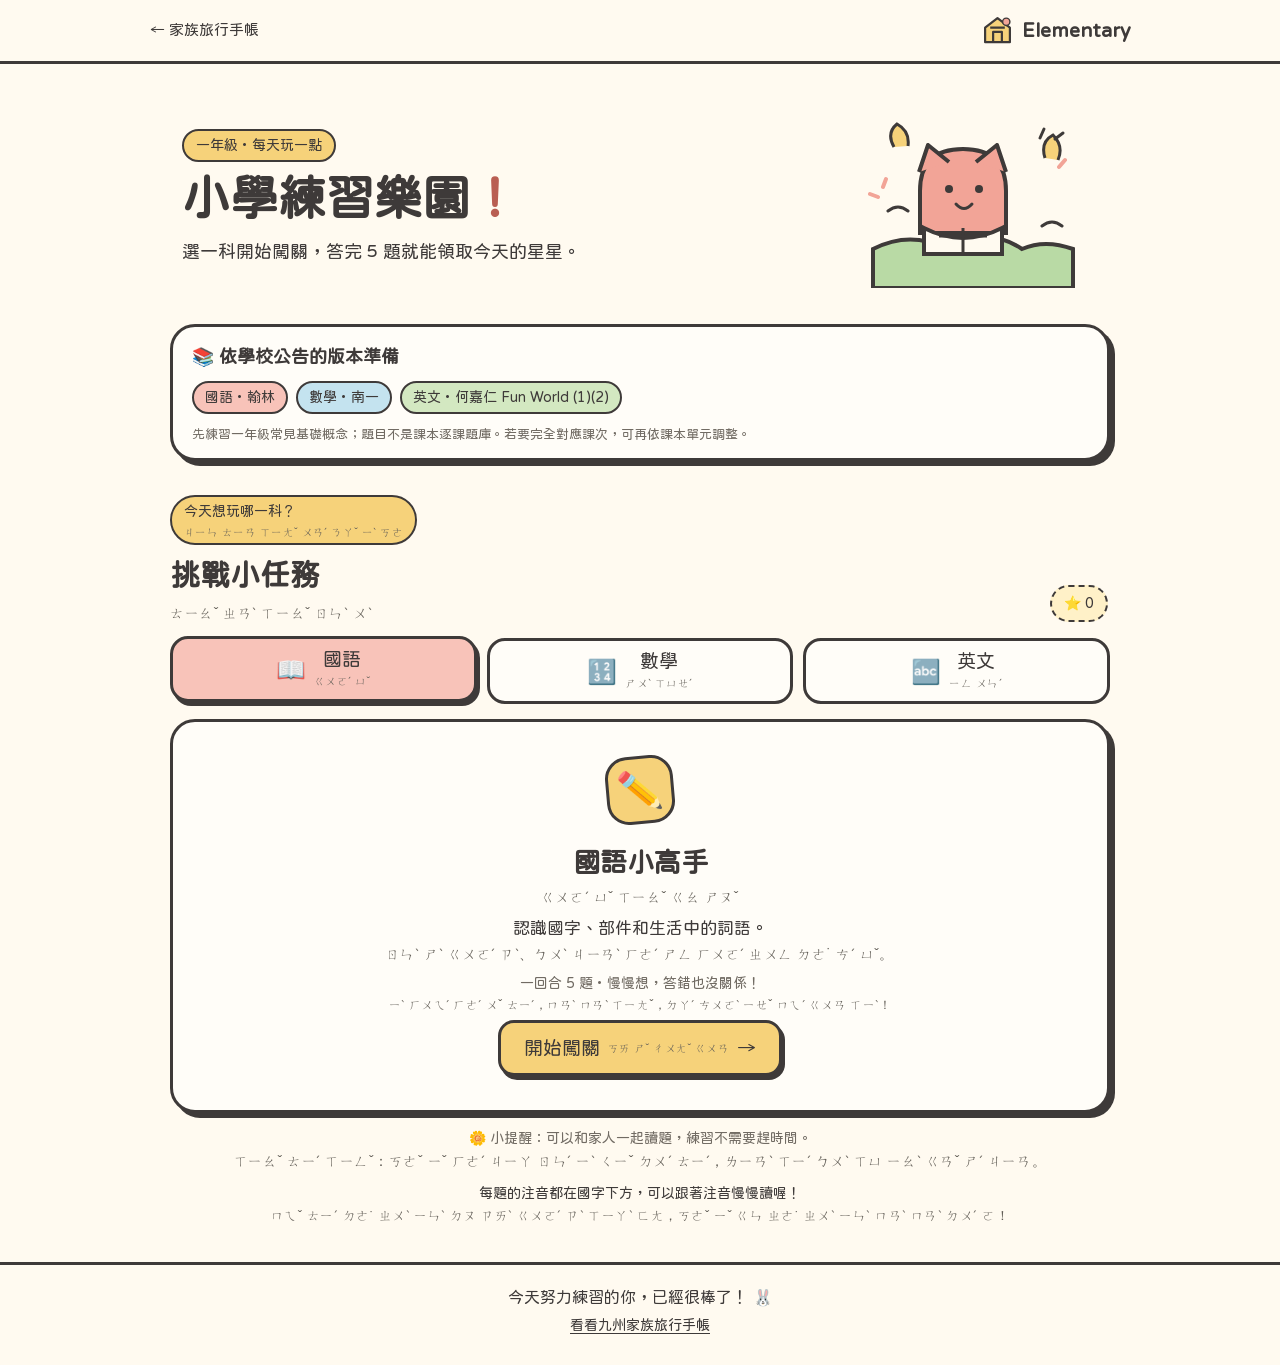
==== commit 94b671ec: "練習題加入注音與卓越盃風格挑戰 Co-authored-by: Copilot <223556219+Copilot@users.noreply.github.com>" ====
--- a/index.html
+++ b/index.html
@@ -57,21 +57,21 @@
     <section class="practice" aria-labelledby="practice-title">
       <div class="section-heading">
         <div>
-          <p class="eyebrow">今天想玩哪一科？</p>
-          <h2 id="practice-title">挑戰小任務</h2>
+          <p class="eyebrow">今天想玩哪一科？<span class="zhuyin zhuyin--label">ㄐㄧㄣ ㄊㄧㄢ ㄒㄧㄤˇ ㄨㄢˊ ㄋㄚˇ ㄧˋ ㄎㄜ</span></p>
+          <h2 id="practice-title">挑戰小任務<span class="zhuyin zhuyin--heading">ㄊㄧㄠˇ ㄓㄢˋ ㄒㄧㄠˇ ㄖㄣˋ ㄨˋ</span></h2>
         </div>
-        <p class="star-count" id="star-count" aria-live="polite">⭐ 答對就有星星</p>
+        <p class="star-count" id="star-count" aria-label="累積星星" aria-live="polite">⭐ <span id="star-total">0</span></p>
       </div>
 
       <div class="subject-tabs" role="tablist" aria-label="選擇練習科目">
         <button class="subject-tab" id="tab-chinese" type="button" role="tab" aria-selected="true" aria-controls="subject-panel" data-subject="chinese">
-          <span class="subject-icon" aria-hidden="true">📖</span><span>國語</span>
+          <span class="subject-icon" aria-hidden="true">📖</span><span>國語<small class="zhuyin">ㄍㄨㄛˊ ㄩˇ</small></span>
         </button>
         <button class="subject-tab" id="tab-math" type="button" role="tab" aria-selected="false" aria-controls="subject-panel" data-subject="math" tabindex="-1">
-          <span class="subject-icon" aria-hidden="true">🔢</span><span>數學</span>
+          <span class="subject-icon" aria-hidden="true">🔢</span><span>數學<small class="zhuyin">ㄕㄨˋ ㄒㄩㄝˊ</small></span>
         </button>
         <button class="subject-tab" id="tab-english" type="button" role="tab" aria-selected="false" aria-controls="subject-panel" data-subject="english" tabindex="-1">
-          <span class="subject-icon" aria-hidden="true">🔤</span><span>英文</span>
+          <span class="subject-icon" aria-hidden="true">🔤</span><span>英文<small class="zhuyin">ㄧㄥ ㄨㄣˊ</small></span>
         </button>
       </div>
 
@@ -79,36 +79,51 @@
         <div class="ready-state" id="ready-state">
           <div class="ready-sticker" aria-hidden="true">✏️</div>
           <h3 id="subject-name">國語小高手</h3>
+          <span class="zhuyin zhuyin--standalone" id="subject-name-zhuyin">ㄍㄨㄛˊ ㄩˇ ㄒㄧㄠˇ ㄍㄠ ㄕㄡˇ</span>
           <p id="subject-description">認識國字、部件和生活中的詞語。</p>
+          <span class="zhuyin zhuyin--standalone description-zhuyin" id="subject-description-zhuyin">ㄖㄣˋ ㄕˋ ㄍㄨㄛˊ ㄗˋ、ㄅㄨˋ ㄐㄧㄢˋ ㄏㄜˊ ㄕㄥ ㄏㄨㄛˊ ㄓㄨㄥ ㄉㄜ˙ ㄘˊ ㄩˇ。</span>
           <p class="round-note">一回合 5 題・慢慢想，答錯也沒關係！</p>
-          <button class="primary-button" id="start-button" type="button">開始闖關 <span aria-hidden="true">→</span></button>
+          <span class="zhuyin zhuyin--standalone round-note-zhuyin">ㄧˋ ㄏㄨㄟˊ ㄏㄜˊ ㄨˇ ㄊㄧˊ，ㄇㄢˋ ㄇㄢˋ ㄒㄧㄤˇ，ㄉㄚˊ ㄘㄨㄛˋ ㄧㄝˇ ㄇㄟˊ ㄍㄨㄢ ㄒㄧˋ！</span>
+          <div class="math-mode" id="math-mode" hidden aria-label="選擇數學練習類型">
+            <p class="math-mode-title">選一種數學挑戰<small class="zhuyin">ㄒㄩㄢˇ ㄧˋ ㄓㄨㄥˇ ㄕㄨˋ ㄒㄩㄝˊ ㄊㄧㄠˇ ㄓㄢˋ</small></p>
+            <div class="math-mode-options">
+              <button class="math-mode-button" type="button" data-mode="basic" aria-pressed="true">基礎練習<small class="zhuyin">ㄐㄧ ㄔㄨˇ ㄌㄧㄢˋ ㄒㄧˊ</small></button>
+              <button class="math-mode-button" type="button" data-mode="contest" aria-pressed="false">卓越盃風格<small class="zhuyin">ㄓㄨㄛˊ ㄩㄝˋ ㄅㄟ ㄈㄥ ㄍㄜˊ</small></button>
+            </div>
+            <p class="math-mode-note" id="math-mode-note">練習加減法、數字和生活題。<small class="zhuyin" id="math-mode-note-zhuyin">ㄌㄧㄢˋ ㄒㄧˊ ㄐㄧㄚ ㄐㄧㄢˇ ㄈㄚˇ、ㄕㄨˋ ㄗˋ ㄏㄜˊ ㄕㄥ ㄏㄨㄛˊ ㄊㄧˊ。</small></p>
+          </div>
+          <button class="primary-button" id="start-button" type="button">開始闖關 <small class="zhuyin">ㄎㄞ ㄕˇ ㄔㄨㄤˇ ㄍㄨㄢ</small><span aria-hidden="true">→</span></button>
         </div>
 
         <div class="question-state" id="question-state" hidden>
           <div class="question-top">
-            <span class="round-label" id="round-label">第 1 題 / 共 5 題</span>
+            <span class="round-label" id="round-label">1 / 5</span>
             <span class="category-label" id="category-label">字形辨識</span>
           </div>
           <div class="progress-track" role="progressbar" aria-label="答題進度" aria-valuemin="0" aria-valuemax="5" aria-valuenow="0" id="progress-track"><span id="progress-fill"></span></div>
           <h3 class="question-text" id="question-text"></h3>
+          <p class="zhuyin question-zhuyin" id="question-zhuyin"></p>
           <div class="answer-list" id="answer-list"></div>
-          <p class="answer-feedback" id="answer-feedback" aria-live="polite"></p>
-          <button class="primary-button next-button" id="next-button" type="button" hidden>下一題 <span aria-hidden="true">→</span></button>
+          <div class="answer-feedback" id="answer-feedback" aria-live="polite"></div>
+          <button class="primary-button next-button" id="next-button" type="button" hidden><span id="next-label">下一題</span><small class="zhuyin" id="next-zhuyin">ㄒㄧㄚˋ ㄧˊ ㄊㄧˊ</small><span aria-hidden="true">→</span></button>
         </div>
 
         <div class="result-state" id="result-state" hidden>
           <div class="result-star" aria-hidden="true">🌟</div>
           <h3 id="result-title">闖關完成！</h3>
+          <span class="zhuyin zhuyin--standalone result-title-zhuyin" id="result-title-zhuyin"></span>
           <p class="result-score" id="result-score"></p>
           <p id="result-message"></p>
+          <span class="zhuyin zhuyin--standalone result-message-zhuyin" id="result-message-zhuyin"></span>
           <div class="missed-box" id="missed-box" hidden>
-            <strong>再練習看看：</strong>
+            <strong>再練習看看：<small class="zhuyin">ㄗㄞˋ ㄌㄧㄢˋ ㄒㄧˊ ㄎㄢˋ ㄎㄢˋ</small></strong>
             <ul id="missed-list"></ul>
           </div>
-          <button class="primary-button" id="retry-button" type="button">再玩一次 <span aria-hidden="true">↻</span></button>
+          <button class="primary-button" id="retry-button" type="button"><span>再玩一次</span><small class="zhuyin">ㄗㄞˋ ㄨㄢˊ ㄧˊ ㄘˋ</small><span aria-hidden="true">↻</span></button>
         </div>
       </div>
-      <p class="gentle-reminder">🌼 小提醒：可以和家人一起讀題，練習不需要趕時間。</p>
+      <p class="gentle-reminder">🌼 小提醒：可以和家人一起讀題，練習不需要趕時間。<span class="zhuyin">ㄒㄧㄠˇ ㄊㄧˊ ㄒㄧㄥˇ：ㄎㄜˇ ㄧˇ ㄏㄜˊ ㄐㄧㄚ ㄖㄣˊ ㄧˋ ㄑㄧˇ ㄉㄨˊ ㄊㄧˊ，ㄌㄧㄢˋ ㄒㄧˊ ㄅㄨˋ ㄒㄩ ㄧㄠˋ ㄍㄢˇ ㄕˊ ㄐㄧㄢ。</span></p>
+      <p class="zhuyin-help">每題的注音都在國字下方，可以跟著注音慢慢讀喔！<span class="zhuyin">ㄇㄟˇ ㄊㄧˊ ㄉㄜ˙ ㄓㄨˋ ㄧㄣˋ ㄉㄡ ㄗㄞˋ ㄍㄨㄛˊ ㄗˋ ㄒㄧㄚˋ ㄈㄤ，ㄎㄜˇ ㄧˇ ㄍㄣ ㄓㄜ˙ ㄓㄨˋ ㄧㄣˋ ㄇㄢˋ ㄇㄢˋ ㄉㄨˊ ㄛ！</span></p>
     </section>
   </main>
 
--- a/elementary.css
+++ b/elementary.css
@@ -72,6 +72,13 @@
 .section-heading { display: flex; align-items: end; justify-content: space-between; gap: 12px; margin-bottom: 13px; }
 .section-heading .eyebrow { margin-bottom: 5px; }
 .section-heading h2 { margin: 0; font-size: 30px; }
+.zhuyin { display: block; color: #625e57; font-family: "Noto Sans TC", "Microsoft JhengHei", sans-serif; font-size: 14px; font-weight: 400; line-height: 1.65; letter-spacing: .04em; }
+.zhuyin--label { margin-top: 1px; font-size: 11px; line-height: 1.35; }
+.zhuyin--heading { margin-top: 2px; font-size: 14px; }
+.zhuyin--standalone { margin: -2px 0 7px; }
+.description-zhuyin, .round-note-zhuyin { margin-top: -7px; }
+.eyebrow .zhuyin { margin-top: 2px; }
+.section-heading h2 .zhuyin { font-weight: 400; }
 .star-count { margin: 0 2px 3px; border: 2px dashed var(--ink); border-radius: 999px; background: #fff1c8; padding: 5px 12px; font-size: 14px; }
 .subject-tabs { display: grid; grid-template-columns: repeat(3, 1fr); gap: 10px; margin-bottom: 15px; }
 .subject-tab {
@@ -92,15 +99,32 @@
 .subject-tab[data-subject="math"][aria-selected="true"] { background: #c4e3ef; }
 .subject-tab[data-subject="english"][aria-selected="true"] { background: #d3e8c1; }
 .subject-icon { font-size: 24px; }
+.subject-tab > span:last-child { display: grid; justify-items: center; line-height: 1.3; }
+.subject-tab .zhuyin { font-size: 11px; }
 
 .quiz-card { min-height: 350px; padding: clamp(18px, 5vw, 34px); }
 .ready-state, .result-state { display: grid; justify-items: center; align-content: center; min-height: 280px; text-align: center; }
 .ready-sticker, .result-star { display: grid; width: 68px; height: 68px; place-items: center; border: var(--line); border-radius: 22px; background: var(--yellow); font-size: 37px; transform: rotate(-5deg); }
 .ready-state h3, .result-state h3 { margin: 16px 0 4px; font-size: 27px; }
 .ready-state p, .result-state p { margin-bottom: 8px; }
+.ready-state > .zhuyin, .result-state > .zhuyin { margin-bottom: 5px; }
 .round-note { color: var(--muted); font-size: 14px; }
+.round-note-zhuyin { margin-bottom: 12px; font-size: 12px; }
+.math-mode { width: min(100%, 430px); margin: 4px 0 8px; }
+.math-mode-title { margin: 0 0 5px; font-size: 14px; font-weight: 700; }
+.math-mode-title .zhuyin { font-size: 11px; }
+.math-mode-options { display: grid; grid-template-columns: 1fr 1fr; gap: 7px; }
+.math-mode-button { min-height: 47px; border: 2px solid var(--ink); border-radius: 12px; background: #fffdf8; padding: 4px 7px; font-size: 15px; }
+.math-mode-button[aria-pressed="true"] { background: var(--blue); box-shadow: 2px 3px 0 var(--ink); }
+.math-mode-button .zhuyin { font-size: 10px; }
+.math-mode-note { margin: 5px 0 0; color: var(--muted); font-size: 12px; }
+.math-mode-note .zhuyin { font-size: 11px; }
 .primary-button {
+  display: inline-flex;
   min-height: 52px;
+  align-items: center;
+  justify-content: center;
+  gap: 8px;
   border: var(--line);
   border-radius: 16px;
   background: var(--yellow);
@@ -109,29 +133,37 @@
   box-shadow: 3px 4px 0 var(--ink);
   transition: transform .14s ease, box-shadow .14s ease;
 }
+.primary-button .zhuyin { font-size: 11px; }
 .primary-button:hover { transform: translateY(-2px); box-shadow: 3px 6px 0 var(--ink); }
 .primary-button:active { transform: translate(2px, 3px); box-shadow: 1px 1px 0 var(--ink); }
 
 .question-top { display: flex; flex-wrap: wrap; align-items: center; justify-content: space-between; gap: 8px; margin-bottom: 8px; }
 .round-label, .category-label { border: 2px solid var(--ink); border-radius: 999px; padding: 2px 10px; font-size: 14px; }
 .round-label { background: var(--blue); }
-.category-label { background: #f8c3b9; }
+.category-label { display: grid; background: #f8c3b9; text-align: center; }
+.category-label .zhuyin { font-size: 10px; }
 .progress-track { height: 13px; overflow: hidden; border: 2px solid var(--ink); border-radius: 999px; background: #eee8dd; }
 .progress-track span { display: block; width: 0; height: 100%; border-right: 2px solid var(--ink); background: var(--green); transition: width .25s ease; }
-.question-text { min-height: 72px; margin: 20px 0 13px; font-size: clamp(21px, 4vw, 28px); line-height: 1.45; }
+.question-text { min-height: 48px; margin: 20px 0 2px; font-size: clamp(21px, 4vw, 28px); line-height: 1.45; }
+.question-zhuyin { margin: 0 0 13px; font-size: 17px; }
 .answer-list { display: grid; grid-template-columns: repeat(3, minmax(0, 1fr)); gap: 10px; }
-.answer-option { min-height: 60px; border: 2.5px solid var(--ink); border-radius: 15px; background: #fffdf8; padding: 8px 10px; font-size: 19px; overflow-wrap: anywhere; }
+.answer-option { display: grid; min-height: 60px; align-content: center; justify-items: center; gap: 2px; border: 2.5px solid var(--ink); border-radius: 15px; background: #fffdf8; padding: 8px 10px; font-size: 19px; overflow-wrap: anywhere; }
+.answer-option .zhuyin { font-size: 13px; }
 .answer-option:hover:not(:disabled) { background: #fff1c8; transform: translateY(-1px); }
 .answer-option:disabled { cursor: default; opacity: 1; }
 .answer-option.is-correct { background: var(--green); }
 .answer-option.is-wrong { background: #f8c3b9; }
-.answer-feedback { min-height: 29px; margin: 12px 0 4px; font-weight: 700; }
+.answer-feedback { display: grid; min-height: 29px; gap: 2px; margin: 12px 0 4px; font-weight: 700; }
+.answer-feedback .zhuyin { margin-bottom: 5px; font-weight: 400; }
 .answer-feedback.is-wrong { color: #a14c43; }
 .next-button { display: block; margin: 10px 0 0 auto; }
 .result-score { font-size: 22px; font-weight: 700; }
 .missed-box { width: min(100%, 500px); margin: 7px 0 16px; border: 2px dashed var(--ink); border-radius: 15px; background: #fff5d8; padding: 11px 15px; text-align: left; }
 .missed-box ul { margin: 5px 0 0; padding-left: 22px; }
+.missed-box li .zhuyin { margin-bottom: 4px; font-size: 12px; }
 .gentle-reminder { margin: 14px 0 0; color: var(--muted); text-align: center; font-size: 14px; }
+.zhuyin-help { margin: 9px 0 0; text-align: center; font-size: 14px; }
+.zhuyin-help .zhuyin { font-size: 13px; }
 .footer { border-top: var(--line); padding: 19px 16px 28px; text-align: center; font-size: 14px; }
 .footer p { margin: 0 0 3px; font-size: 16px; }
 .footer a { text-underline-offset: 3px; }
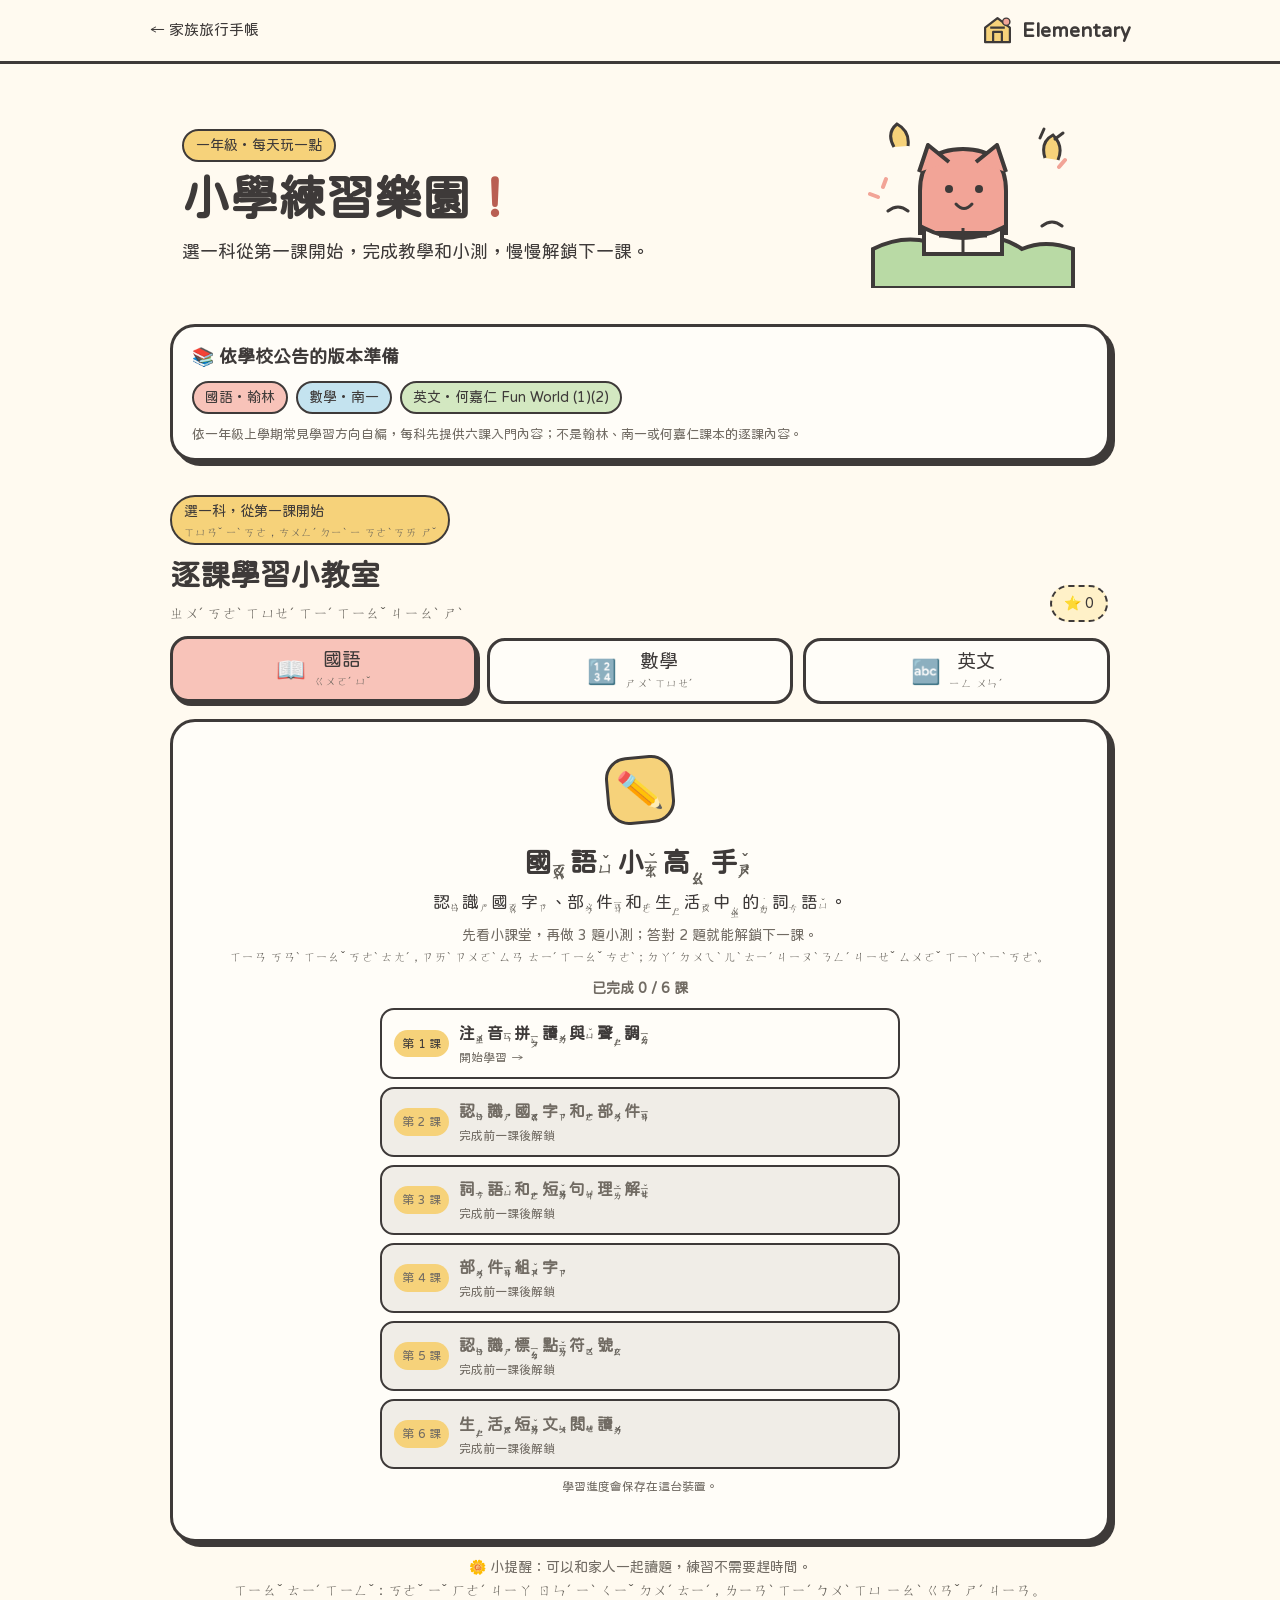
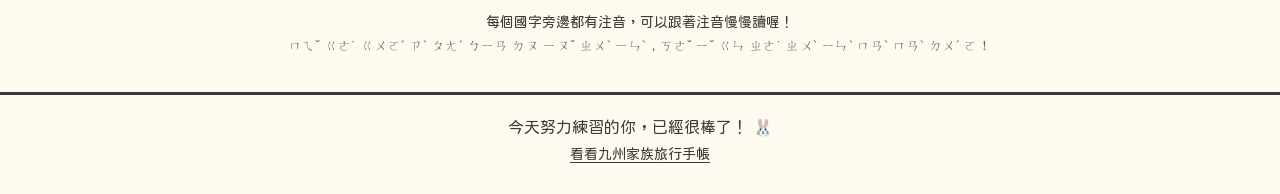
==== commit 08430ebb: "新增國小逐課學習與解鎖流程 Co-authored-by: Copilot <223556219+Copilot@users.noreply.github.com>" ====
--- a/index.html
+++ b/index.html
@@ -25,7 +25,7 @@
       <div class="welcome-copy">
         <p class="eyebrow">一年級・每天玩一點</p>
         <h1 id="page-title">小學練習樂園<span aria-hidden="true">！</span></h1>
-        <p class="welcome-text">選一科開始闖關，答完 5 題就能領取今天的星星。</p>
+        <p class="welcome-text">選一科從第一課開始，完成教學和小測，慢慢解鎖下一課。</p>
       </div>
       <div class="mascot" aria-hidden="true">
         <svg viewBox="0 0 240 190">
@@ -51,14 +51,14 @@
         <span class="book-chip book-chip--blue">數學・南一</span>
         <span class="book-chip book-chip--green">英文・何嘉仁 Fun World (1)(2)</span>
       </div>
-      <p class="book-note">先練習一年級常見基礎概念；題目不是課本逐課題庫。若要完全對應課次，可再依課本單元調整。</p>
+      <p class="book-note">依一年級上學期常見學習方向自編，每科先提供六課入門內容；不是翰林、南一或何嘉仁課本的逐課內容。</p>
     </section>
 
     <section class="practice" aria-labelledby="practice-title">
       <div class="section-heading">
         <div>
-          <p class="eyebrow">今天想玩哪一科？<span class="zhuyin zhuyin--label">ㄐㄧㄣ ㄊㄧㄢ ㄒㄧㄤˇ ㄨㄢˊ ㄋㄚˇ ㄧˋ ㄎㄜ</span></p>
-          <h2 id="practice-title">挑戰小任務<span class="zhuyin zhuyin--heading">ㄊㄧㄠˇ ㄓㄢˋ ㄒㄧㄠˇ ㄖㄣˋ ㄨˋ</span></h2>
+          <p class="eyebrow">選一科，從第一課開始<span class="zhuyin zhuyin--label">ㄒㄩㄢˇ ㄧˋ ㄎㄜ，ㄘㄨㄥˊ ㄉㄧˋ ㄧ ㄎㄜˋ ㄎㄞ ㄕˇ</span></p>
+          <h2 id="practice-title">逐課學習小教室<span class="zhuyin zhuyin--heading">ㄓㄨˊ ㄎㄜˋ ㄒㄩㄝˊ ㄒㄧˊ ㄒㄧㄠˇ ㄐㄧㄠˋ ㄕˋ</span></h2>
         </div>
         <p class="star-count" id="star-count" aria-label="累積星星" aria-live="polite">⭐ <span id="star-total">0</span></p>
       </div>
@@ -79,20 +79,33 @@
         <div class="ready-state" id="ready-state">
           <div class="ready-sticker" aria-hidden="true">✏️</div>
           <h3 id="subject-name">國語小高手</h3>
-          <span class="zhuyin zhuyin--standalone" id="subject-name-zhuyin">ㄍㄨㄛˊ ㄩˇ ㄒㄧㄠˇ ㄍㄠ ㄕㄡˇ</span>
+          <span class="zhuyin zhuyin--standalone" id="subject-name-zhuyin" hidden>ㄍㄨㄛˊ ㄩˇ ㄒㄧㄠˇ ㄍㄠ ㄕㄡˇ</span>
           <p id="subject-description">認識國字、部件和生活中的詞語。</p>
-          <span class="zhuyin zhuyin--standalone description-zhuyin" id="subject-description-zhuyin">ㄖㄣˋ ㄕˋ ㄍㄨㄛˊ ㄗˋ、ㄅㄨˋ ㄐㄧㄢˋ ㄏㄜˊ ㄕㄥ ㄏㄨㄛˊ ㄓㄨㄥ ㄉㄜ˙ ㄘˊ ㄩˇ。</span>
-          <p class="round-note">一回合 5 題・慢慢想，答錯也沒關係！</p>
-          <span class="zhuyin zhuyin--standalone round-note-zhuyin">ㄧˋ ㄏㄨㄟˊ ㄏㄜˊ ㄨˇ ㄊㄧˊ，ㄇㄢˋ ㄇㄢˋ ㄒㄧㄤˇ，ㄉㄚˊ ㄘㄨㄛˋ ㄧㄝˇ ㄇㄟˊ ㄍㄨㄢ ㄒㄧˋ！</span>
+          <span class="zhuyin zhuyin--standalone description-zhuyin" id="subject-description-zhuyin" hidden>ㄖㄣˋ ㄕˋ ㄍㄨㄛˊ ㄗˋ、ㄅㄨˋ ㄐㄧㄢˋ ㄏㄜˊ ㄕㄥ ㄏㄨㄛˊ ㄓㄨㄥ ㄉㄜ˙ ㄘˊ ㄩˇ。</span>
+          <p class="round-note">先看小課堂，再做 3 題小測；答對 2 題就能解鎖下一課。</p>
+          <span class="zhuyin zhuyin--standalone round-note-zhuyin">ㄒㄧㄢ ㄎㄢˋ ㄒㄧㄠˇ ㄎㄜˋ ㄊㄤˊ，ㄗㄞˋ ㄗㄨㄛˋ ㄙㄢ ㄊㄧˊ ㄒㄧㄠˇ ㄘㄜˋ；ㄉㄚˊ ㄉㄨㄟˋ ㄦˋ ㄊㄧˊ ㄐㄧㄡˋ ㄋㄥˊ ㄐㄧㄝˇ ㄙㄨㄛˇ ㄒㄧㄚˋ ㄧˋ ㄎㄜˋ。</span>
+          <p class="course-progress" id="course-progress" aria-live="polite"></p>
+          <div class="lesson-list" id="lesson-list" aria-label="課程列表"></div>
+          <p class="progress-notice" id="progress-notice" role="status">學習進度會保存在這台裝置。</p>
           <div class="math-mode" id="math-mode" hidden aria-label="選擇數學練習類型">
-            <p class="math-mode-title">選一種數學挑戰<small class="zhuyin">ㄒㄩㄢˇ ㄧˋ ㄓㄨㄥˇ ㄕㄨˋ ㄒㄩㄝˊ ㄊㄧㄠˇ ㄓㄢˋ</small></p>
+            <p class="math-mode-title">數學加碼挑戰（不影響課程解鎖）<small class="zhuyin">ㄕㄨˋ ㄒㄩㄝˊ ㄐㄧㄚ ㄇㄚˇ ㄊㄧㄠˇ ㄓㄢˋ</small></p>
             <div class="math-mode-options">
               <button class="math-mode-button" type="button" data-mode="basic" aria-pressed="true">基礎練習<small class="zhuyin">ㄐㄧ ㄔㄨˇ ㄌㄧㄢˋ ㄒㄧˊ</small></button>
               <button class="math-mode-button" type="button" data-mode="contest" aria-pressed="false">卓越盃風格<small class="zhuyin">ㄓㄨㄛˊ ㄩㄝˋ ㄅㄟ ㄈㄥ ㄍㄜˊ</small></button>
             </div>
             <p class="math-mode-note" id="math-mode-note">練習加減法、數字和生活題。<small class="zhuyin" id="math-mode-note-zhuyin">ㄌㄧㄢˋ ㄒㄧˊ ㄐㄧㄚ ㄐㄧㄢˇ ㄈㄚˇ、ㄕㄨˋ ㄗˋ ㄏㄜˊ ㄕㄥ ㄏㄨㄛˊ ㄊㄧˊ。</small></p>
+            <button class="secondary-button" id="challenge-start-button" type="button">開始加碼闖關</button>
           </div>
-          <button class="primary-button" id="start-button" type="button">開始闖關 <small class="zhuyin">ㄎㄞ ㄕˇ ㄔㄨㄤˇ ㄍㄨㄢ</small><span aria-hidden="true">→</span></button>
+        </div>
+
+        <div class="lesson-state" id="lesson-state" hidden>
+          <button class="text-button" id="lesson-back-button" type="button">← 回課程列表</button>
+          <p class="lesson-kicker" id="lesson-kicker"></p>
+          <h3 id="lesson-title"></h3>
+          <p class="lesson-teaching" id="lesson-teaching"></p>
+          <p class="lesson-example" id="lesson-example"></p>
+          <p class="lesson-tip">慢慢讀完教學，再開始小測驗。</p>
+          <button class="primary-button" id="start-lesson-button" type="button">開始本課小測 <span aria-hidden="true">→</span></button>
         </div>
 
         <div class="question-state" id="question-state" hidden>
@@ -102,7 +115,6 @@
           </div>
           <div class="progress-track" role="progressbar" aria-label="答題進度" aria-valuemin="0" aria-valuemax="5" aria-valuenow="0" id="progress-track"><span id="progress-fill"></span></div>
           <h3 class="question-text" id="question-text"></h3>
-          <p class="zhuyin question-zhuyin" id="question-zhuyin"></p>
           <div class="answer-list" id="answer-list"></div>
           <div class="answer-feedback" id="answer-feedback" aria-live="polite"></div>
           <button class="primary-button next-button" id="next-button" type="button" hidden><span id="next-label">下一題</span><small class="zhuyin" id="next-zhuyin">ㄒㄧㄚˋ ㄧˊ ㄊㄧˊ</small><span aria-hidden="true">→</span></button>
@@ -111,19 +123,20 @@
         <div class="result-state" id="result-state" hidden>
           <div class="result-star" aria-hidden="true">🌟</div>
           <h3 id="result-title">闖關完成！</h3>
-          <span class="zhuyin zhuyin--standalone result-title-zhuyin" id="result-title-zhuyin"></span>
+          <span class="zhuyin zhuyin--standalone result-title-zhuyin" id="result-title-zhuyin" hidden></span>
           <p class="result-score" id="result-score"></p>
           <p id="result-message"></p>
-          <span class="zhuyin zhuyin--standalone result-message-zhuyin" id="result-message-zhuyin"></span>
+          <span class="zhuyin zhuyin--standalone result-message-zhuyin" id="result-message-zhuyin" hidden></span>
           <div class="missed-box" id="missed-box" hidden>
             <strong>再練習看看：<small class="zhuyin">ㄗㄞˋ ㄌㄧㄢˋ ㄒㄧˊ ㄎㄢˋ ㄎㄢˋ</small></strong>
             <ul id="missed-list"></ul>
           </div>
           <button class="primary-button" id="retry-button" type="button"><span>再玩一次</span><small class="zhuyin">ㄗㄞˋ ㄨㄢˊ ㄧˊ ㄘˋ</small><span aria-hidden="true">↻</span></button>
+          <button class="secondary-button course-return-button" id="course-return-button" type="button">回到課程列表</button>
         </div>
       </div>
       <p class="gentle-reminder">🌼 小提醒：可以和家人一起讀題，練習不需要趕時間。<span class="zhuyin">ㄒㄧㄠˇ ㄊㄧˊ ㄒㄧㄥˇ：ㄎㄜˇ ㄧˇ ㄏㄜˊ ㄐㄧㄚ ㄖㄣˊ ㄧˋ ㄑㄧˇ ㄉㄨˊ ㄊㄧˊ，ㄌㄧㄢˋ ㄒㄧˊ ㄅㄨˋ ㄒㄩ ㄧㄠˋ ㄍㄢˇ ㄕˊ ㄐㄧㄢ。</span></p>
-      <p class="zhuyin-help">每題的注音都在國字下方，可以跟著注音慢慢讀喔！<span class="zhuyin">ㄇㄟˇ ㄊㄧˊ ㄉㄜ˙ ㄓㄨˋ ㄧㄣˋ ㄉㄡ ㄗㄞˋ ㄍㄨㄛˊ ㄗˋ ㄒㄧㄚˋ ㄈㄤ，ㄎㄜˇ ㄧˇ ㄍㄣ ㄓㄜ˙ ㄓㄨˋ ㄧㄣˋ ㄇㄢˋ ㄇㄢˋ ㄉㄨˊ ㄛ！</span></p>
+      <p class="zhuyin-help">每個國字旁邊都有注音，可以跟著注音慢慢讀喔！<span class="zhuyin">ㄇㄟˇ ㄍㄜ˙ ㄍㄨㄛˊ ㄗˋ ㄆㄤˊ ㄅㄧㄢ ㄉㄡ ㄧㄡˇ ㄓㄨˋ ㄧㄣˋ，ㄎㄜˇ ㄧˇ ㄍㄣ ㄓㄜ˙ ㄓㄨˋ ㄧㄣˋ ㄇㄢˋ ㄇㄢˋ ㄉㄨˊ ㄛ！</span></p>
     </section>
   </main>
 
--- a/elementary.css
+++ b/elementary.css
@@ -104,12 +104,30 @@
 
 .quiz-card { min-height: 350px; padding: clamp(18px, 5vw, 34px); }
 .ready-state, .result-state { display: grid; justify-items: center; align-content: center; min-height: 280px; text-align: center; }
+.lesson-state { display: grid; align-content: start; justify-items: stretch; gap: 12px; min-height: 280px; }
 .ready-sticker, .result-star { display: grid; width: 68px; height: 68px; place-items: center; border: var(--line); border-radius: 22px; background: var(--yellow); font-size: 37px; transform: rotate(-5deg); }
 .ready-state h3, .result-state h3 { margin: 16px 0 4px; font-size: 27px; }
 .ready-state p, .result-state p { margin-bottom: 8px; }
 .ready-state > .zhuyin, .result-state > .zhuyin { margin-bottom: 5px; }
 .round-note { color: var(--muted); font-size: 14px; }
 .round-note-zhuyin { margin-bottom: 12px; font-size: 12px; }
+.course-progress { margin: 4px 0 8px !important; color: var(--muted); font-size: 14px; font-weight: 700; }
+.lesson-list { display: grid; width: min(100%, 520px); gap: 8px; }
+.lesson-card { display: grid; grid-template-columns: auto 1fr; align-items: center; gap: 2px 10px; border: 2px solid var(--ink); border-radius: 14px; background: #fffdf8; padding: 9px 12px; text-align: left; }
+.lesson-card:hover:not(:disabled) { background: #fff1c8; transform: translateY(-1px); }
+.lesson-card.is-complete { background: #edf5e6; }
+.lesson-card.is-locked { color: var(--muted); background: #f0ede7; }
+.lesson-card:disabled { cursor: not-allowed; }
+.lesson-card__number { grid-row: span 2; border-radius: 999px; background: var(--yellow); padding: 4px 8px; font-size: 12px; white-space: nowrap; }
+.lesson-card__title { font-size: 16px; font-weight: 700; }
+.lesson-card__status { color: var(--muted); font-size: 12px; }
+.progress-notice { margin: 8px 0 !important; color: var(--muted); font-size: 12px; }
+.lesson-kicker { margin: 0; color: var(--muted); font-size: 14px; }
+.lesson-state h3 { margin: 0; text-align: center; font-size: 26px; }
+.lesson-teaching, .lesson-example { margin: 0; border: 2px dashed var(--ink); border-radius: 16px; background: #fffaf0; padding: 13px 15px; }
+.lesson-example { background: #fff1c8; }
+.lesson-tip { margin: 0; color: var(--muted); text-align: center; font-size: 13px; }
+.text-button { justify-self: start; border: 0; background: transparent; padding: 2px 0; text-decoration: underline; text-underline-offset: 3px; font-size: 14px; }
 .math-mode { width: min(100%, 430px); margin: 4px 0 8px; }
 .math-mode-title { margin: 0 0 5px; font-size: 14px; font-weight: 700; }
 .math-mode-title .zhuyin { font-size: 11px; }
@@ -119,6 +137,9 @@
 .math-mode-button .zhuyin { font-size: 10px; }
 .math-mode-note { margin: 5px 0 0; color: var(--muted); font-size: 12px; }
 .math-mode-note .zhuyin { font-size: 11px; }
+.secondary-button { min-height: 42px; border: 2px solid var(--ink); border-radius: 12px; background: #fffdf8; padding: 6px 15px; font-size: 15px; }
+.secondary-button:hover { background: #fff1c8; }
+.course-return-button { margin-top: 9px; }
 .primary-button {
   display: inline-flex;
   min-height: 52px;
@@ -140,27 +161,29 @@
 .question-top { display: flex; flex-wrap: wrap; align-items: center; justify-content: space-between; gap: 8px; margin-bottom: 8px; }
 .round-label, .category-label { border: 2px solid var(--ink); border-radius: 999px; padding: 2px 10px; font-size: 14px; }
 .round-label { background: var(--blue); }
-.category-label { display: grid; background: #f8c3b9; text-align: center; }
-.category-label .zhuyin { font-size: 10px; }
+.category-label { display: inline-flex; align-items: center; background: #f8c3b9; }
 .progress-track { height: 13px; overflow: hidden; border: 2px solid var(--ink); border-radius: 999px; background: #eee8dd; }
 .progress-track span { display: block; width: 0; height: 100%; border-right: 2px solid var(--ink); background: var(--green); transition: width .25s ease; }
 .question-text { min-height: 48px; margin: 20px 0 2px; font-size: clamp(21px, 4vw, 28px); line-height: 1.45; }
-.question-zhuyin { margin: 0 0 13px; font-size: 17px; }
+.annotated-char { display: inline-grid; grid-template-columns: auto .72em; align-items: center; vertical-align: middle; line-height: 1.5; }
+.annotated-char__text { grid-column: 1; grid-row: 1; }
+.annotated-char__reading { grid-column: 2; grid-row: 1; justify-self: start; writing-mode: vertical-rl; text-orientation: upright; white-space: nowrap; color: #625e57; font-family: "Noto Sans TC", "Microsoft JhengHei", sans-serif; font-size: .58em; line-height: 1; letter-spacing: -.08em; }
 .answer-list { display: grid; grid-template-columns: repeat(3, minmax(0, 1fr)); gap: 10px; }
 .answer-option { display: grid; min-height: 60px; align-content: center; justify-items: center; gap: 2px; border: 2.5px solid var(--ink); border-radius: 15px; background: #fffdf8; padding: 8px 10px; font-size: 19px; overflow-wrap: anywhere; }
-.answer-option .zhuyin { font-size: 13px; }
+.answer-option .annotated-char__reading { font-size: .62em; }
 .answer-option:hover:not(:disabled) { background: #fff1c8; transform: translateY(-1px); }
 .answer-option:disabled { cursor: default; opacity: 1; }
 .answer-option.is-correct { background: var(--green); }
 .answer-option.is-wrong { background: #f8c3b9; }
 .answer-feedback { display: grid; min-height: 29px; gap: 2px; margin: 12px 0 4px; font-weight: 700; }
-.answer-feedback .zhuyin { margin-bottom: 5px; font-weight: 400; }
+.answer-feedback .annotated-char__reading { font-weight: 400; }
 .answer-feedback.is-wrong { color: #a14c43; }
 .next-button { display: block; margin: 10px 0 0 auto; }
 .result-score { font-size: 22px; font-weight: 700; }
+.result-state .result-message { max-width: 520px; }
 .missed-box { width: min(100%, 500px); margin: 7px 0 16px; border: 2px dashed var(--ink); border-radius: 15px; background: #fff5d8; padding: 11px 15px; text-align: left; }
 .missed-box ul { margin: 5px 0 0; padding-left: 22px; }
-.missed-box li .zhuyin { margin-bottom: 4px; font-size: 12px; }
+.missed-box li .annotated-char__reading { font-size: .5em; }
 .gentle-reminder { margin: 14px 0 0; color: var(--muted); text-align: center; font-size: 14px; }
 .zhuyin-help { margin: 9px 0 0; text-align: center; font-size: 14px; }
 .zhuyin-help .zhuyin { font-size: 13px; }
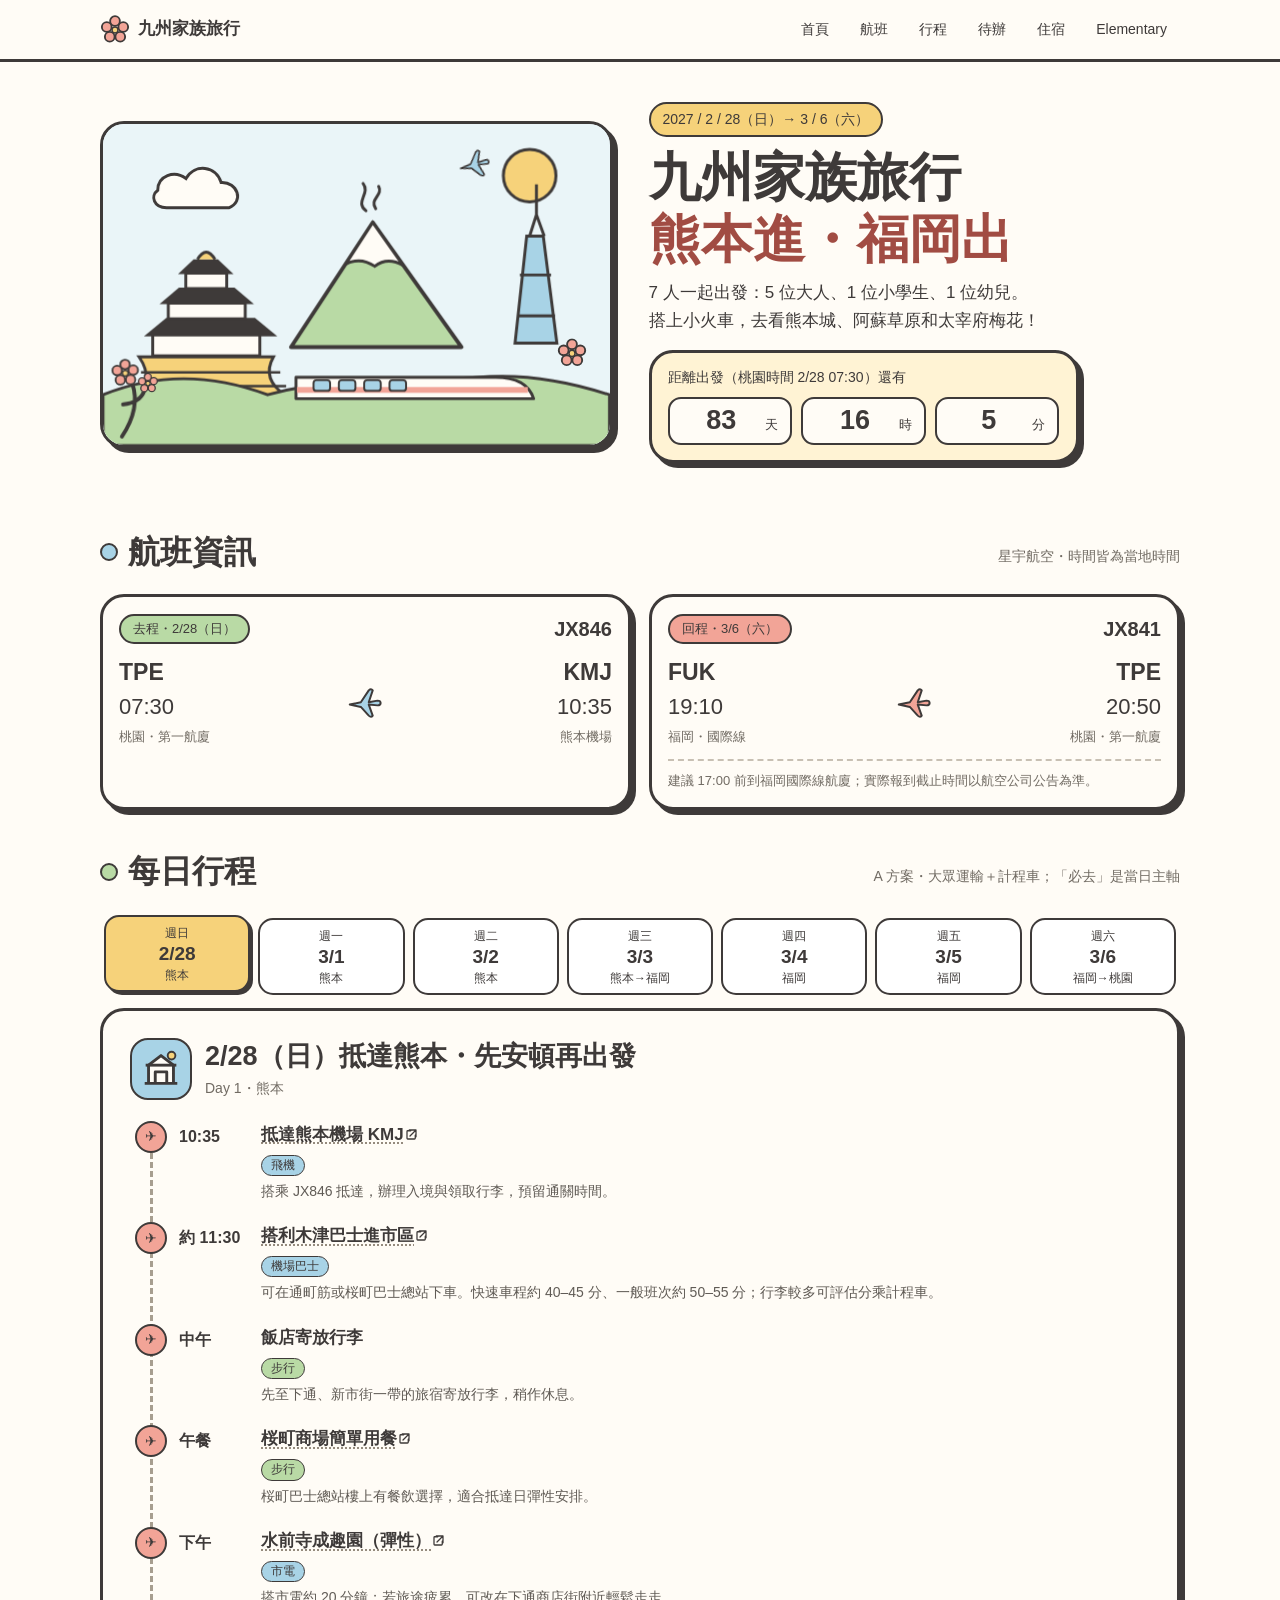
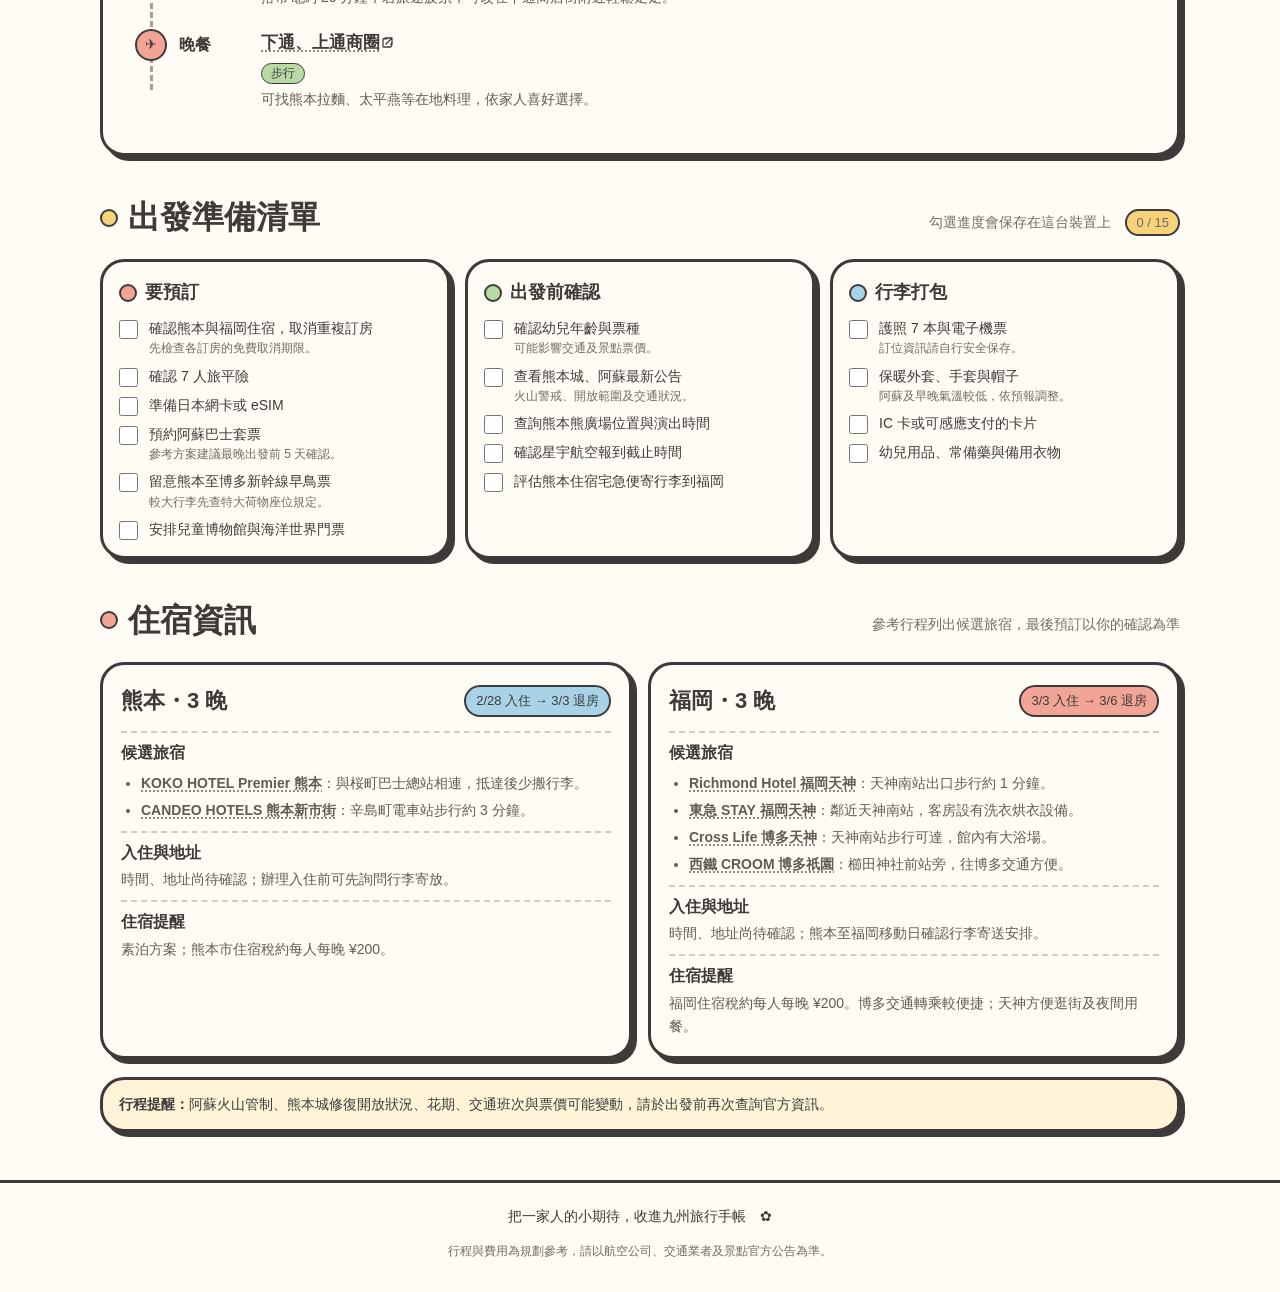
==== commit 0aa0f223: "將 Elementary 移至獨立網站 Co-authored-by: Copilot <223556219+Copilot@users.noreply.github.com>" ====
--- a/index.html
+++ b/index.html
@@ -2,148 +2,12 @@
 <html lang="zh-Hant-TW">
 <head>
   <meta charset="utf-8">
-  <meta name="viewport" content="width=device-width, initial-scale=1, viewport-fit=cover">
-  <meta name="theme-color" content="#fffaf0">
-  <meta name="description" content="給國小一年級孩子的國語、數學、英文趣味練習。">
-  <title>Elementary 小學練習樂園</title>
-  <link rel="preconnect" href="https://fonts.googleapis.com">
-  <link rel="preconnect" href="https://fonts.gstatic.com" crossorigin>
-  <link href="https://fonts.googleapis.com/css2?family=Huninn&display=swap" rel="stylesheet">
-  <link rel="stylesheet" href="elementary.css">
+  <meta name="viewport" content="width=device-width, initial-scale=1">
+  <meta http-equiv="refresh" content="0; url=travel.html">
+  <link rel="canonical" href="travel.html">
+  <title>前往九州家族旅行手帳</title>
 </head>
 <body>
-  <header class="topbar">
-    <a class="back-link" href="travel.html">← 家族旅行手帳</a>
-    <a class="topbar-title" href="#top" aria-label="Elementary 小學練習樂園首頁">
-      <svg viewBox="0 0 48 48" aria-hidden="true"><path d="M7 20 24 7l17 13v20H7Z" fill="#f6d27a" stroke="currentColor" stroke-width="3" stroke-linejoin="round"/><path d="M18 40V26h12v14M14 20h20" fill="none" stroke="currentColor" stroke-width="3" stroke-linejoin="round"/><circle cx="36" cy="12" r="5" fill="#f2a497" stroke="currentColor" stroke-width="2"/></svg>
-      <span>Elementary</span>
-    </a>
-  </header>
-
-  <main id="top" class="page">
-    <section class="welcome" aria-labelledby="page-title">
-      <div class="welcome-copy">
-        <p class="eyebrow">一年級・每天玩一點</p>
-        <h1 id="page-title">小學練習樂園<span aria-hidden="true">！</span></h1>
-        <p class="welcome-text">選一科從第一課開始，完成教學和小測，慢慢解鎖下一課。</p>
-      </div>
-      <div class="mascot" aria-hidden="true">
-        <svg viewBox="0 0 240 190">
-          <path d="M20 151q38-19 73 0 41-24 76 0 23-10 51 0v39H20Z" fill="#b9daa5" stroke="#3e3a39" stroke-width="4"/>
-          <path d="M67 93q0-42 43-42t43 42v42H67Z" fill="#f2a497" stroke="#3e3a39" stroke-width="4"/>
-          <path d="m66 74 9-27 21 17m57 10-9-27-21 17" fill="#f2a497" stroke="#3e3a39" stroke-width="4" stroke-linejoin="round"/>
-          <circle cx="96" cy="91" r="4" fill="#3e3a39"/><circle cx="126" cy="91" r="4" fill="#3e3a39"/>
-          <path d="M103 106q8 9 16 0" fill="none" stroke="#3e3a39" stroke-width="3" stroke-linecap="round"/>
-          <path d="M71 130q39 20 78 0v26H71Z" fill="#fffaf0" stroke="#3e3a39" stroke-width="4"/>
-          <path d="M86 138h48m-24-8v27" stroke="#3e3a39" stroke-width="3"/>
-          <path d="M41 49q-8-14 3-23 13 7 11 22m137 12q-5-16 8-23 11 11 5 25" fill="#f6d27a" stroke="#3e3a39" stroke-width="3"/>
-          <path d="m187 40 4-9m11 10 8-6" stroke="#3e3a39" stroke-width="3" stroke-linecap="round"/>
-          <path d="M35 113q10-8 20 0m134 15q10-8 20 0" fill="none" stroke="#3e3a39" stroke-width="3" stroke-linecap="round"/>
-          <path d="M30 89 33 81m-8 18-8-3m189-27 6-7" stroke="#f2a497" stroke-width="4" stroke-linecap="round"/>
-        </svg>
-      </div>
-    </section>
-
-    <section class="book-info" aria-label="一年級教科書版本">
-      <p class="book-title"><span aria-hidden="true">📚</span> 依學校公告的版本準備</p>
-      <div class="book-list">
-        <span class="book-chip book-chip--coral">國語・翰林</span>
-        <span class="book-chip book-chip--blue">數學・南一</span>
-        <span class="book-chip book-chip--green">英文・何嘉仁 Fun World (1)(2)</span>
-      </div>
-      <p class="book-note">依一年級上學期常見學習方向自編，每科先提供六課入門內容；不是翰林、南一或何嘉仁課本的逐課內容。</p>
-    </section>
-
-    <section class="practice" aria-labelledby="practice-title">
-      <div class="section-heading">
-        <div>
-          <p class="eyebrow">選一科，從第一課開始<span class="zhuyin zhuyin--label">ㄒㄩㄢˇ ㄧˋ ㄎㄜ，ㄘㄨㄥˊ ㄉㄧˋ ㄧ ㄎㄜˋ ㄎㄞ ㄕˇ</span></p>
-          <h2 id="practice-title">逐課學習小教室<span class="zhuyin zhuyin--heading">ㄓㄨˊ ㄎㄜˋ ㄒㄩㄝˊ ㄒㄧˊ ㄒㄧㄠˇ ㄐㄧㄠˋ ㄕˋ</span></h2>
-        </div>
-        <p class="star-count" id="star-count" aria-label="累積星星" aria-live="polite">⭐ <span id="star-total">0</span></p>
-      </div>
-
-      <div class="subject-tabs" role="tablist" aria-label="選擇練習科目">
-        <button class="subject-tab" id="tab-chinese" type="button" role="tab" aria-selected="true" aria-controls="subject-panel" data-subject="chinese">
-          <span class="subject-icon" aria-hidden="true">📖</span><span>國語<small class="zhuyin">ㄍㄨㄛˊ ㄩˇ</small></span>
-        </button>
-        <button class="subject-tab" id="tab-math" type="button" role="tab" aria-selected="false" aria-controls="subject-panel" data-subject="math" tabindex="-1">
-          <span class="subject-icon" aria-hidden="true">🔢</span><span>數學<small class="zhuyin">ㄕㄨˋ ㄒㄩㄝˊ</small></span>
-        </button>
-        <button class="subject-tab" id="tab-english" type="button" role="tab" aria-selected="false" aria-controls="subject-panel" data-subject="english" tabindex="-1">
-          <span class="subject-icon" aria-hidden="true">🔤</span><span>英文<small class="zhuyin">ㄧㄥ ㄨㄣˊ</small></span>
-        </button>
-      </div>
-
-      <div class="quiz-card" id="subject-panel" role="tabpanel" aria-labelledby="tab-chinese" tabindex="0">
-        <div class="ready-state" id="ready-state">
-          <div class="ready-sticker" aria-hidden="true">✏️</div>
-          <h3 id="subject-name">國語小高手</h3>
-          <span class="zhuyin zhuyin--standalone" id="subject-name-zhuyin" hidden>ㄍㄨㄛˊ ㄩˇ ㄒㄧㄠˇ ㄍㄠ ㄕㄡˇ</span>
-          <p id="subject-description">認識國字、部件和生活中的詞語。</p>
-          <span class="zhuyin zhuyin--standalone description-zhuyin" id="subject-description-zhuyin" hidden>ㄖㄣˋ ㄕˋ ㄍㄨㄛˊ ㄗˋ、ㄅㄨˋ ㄐㄧㄢˋ ㄏㄜˊ ㄕㄥ ㄏㄨㄛˊ ㄓㄨㄥ ㄉㄜ˙ ㄘˊ ㄩˇ。</span>
-          <p class="round-note">先看小課堂，再做 3 題小測；答對 2 題就能解鎖下一課。</p>
-          <span class="zhuyin zhuyin--standalone round-note-zhuyin">ㄒㄧㄢ ㄎㄢˋ ㄒㄧㄠˇ ㄎㄜˋ ㄊㄤˊ，ㄗㄞˋ ㄗㄨㄛˋ ㄙㄢ ㄊㄧˊ ㄒㄧㄠˇ ㄘㄜˋ；ㄉㄚˊ ㄉㄨㄟˋ ㄦˋ ㄊㄧˊ ㄐㄧㄡˋ ㄋㄥˊ ㄐㄧㄝˇ ㄙㄨㄛˇ ㄒㄧㄚˋ ㄧˋ ㄎㄜˋ。</span>
-          <p class="course-progress" id="course-progress" aria-live="polite"></p>
-          <div class="lesson-list" id="lesson-list" aria-label="課程列表"></div>
-          <p class="progress-notice" id="progress-notice" role="status">學習進度會保存在這台裝置。</p>
-          <div class="math-mode" id="math-mode" hidden aria-label="選擇數學練習類型">
-            <p class="math-mode-title">數學加碼挑戰（不影響課程解鎖）<small class="zhuyin">ㄕㄨˋ ㄒㄩㄝˊ ㄐㄧㄚ ㄇㄚˇ ㄊㄧㄠˇ ㄓㄢˋ</small></p>
-            <div class="math-mode-options">
-              <button class="math-mode-button" type="button" data-mode="basic" aria-pressed="true">基礎練習<small class="zhuyin">ㄐㄧ ㄔㄨˇ ㄌㄧㄢˋ ㄒㄧˊ</small></button>
-              <button class="math-mode-button" type="button" data-mode="contest" aria-pressed="false">卓越盃風格<small class="zhuyin">ㄓㄨㄛˊ ㄩㄝˋ ㄅㄟ ㄈㄥ ㄍㄜˊ</small></button>
-            </div>
-            <p class="math-mode-note" id="math-mode-note">練習加減法、數字和生活題。<small class="zhuyin" id="math-mode-note-zhuyin">ㄌㄧㄢˋ ㄒㄧˊ ㄐㄧㄚ ㄐㄧㄢˇ ㄈㄚˇ、ㄕㄨˋ ㄗˋ ㄏㄜˊ ㄕㄥ ㄏㄨㄛˊ ㄊㄧˊ。</small></p>
-            <button class="secondary-button" id="challenge-start-button" type="button">開始加碼闖關</button>
-          </div>
-        </div>
-
-        <div class="lesson-state" id="lesson-state" hidden>
-          <button class="text-button" id="lesson-back-button" type="button">← 回課程列表</button>
-          <p class="lesson-kicker" id="lesson-kicker"></p>
-          <h3 id="lesson-title"></h3>
-          <p class="lesson-teaching" id="lesson-teaching"></p>
-          <p class="lesson-example" id="lesson-example"></p>
-          <p class="lesson-tip">慢慢讀完教學，再開始小測驗。</p>
-          <button class="primary-button" id="start-lesson-button" type="button">開始本課小測 <span aria-hidden="true">→</span></button>
-        </div>
-
-        <div class="question-state" id="question-state" hidden>
-          <div class="question-top">
-            <span class="round-label" id="round-label">1 / 5</span>
-            <span class="category-label" id="category-label">字形辨識</span>
-          </div>
-          <div class="progress-track" role="progressbar" aria-label="答題進度" aria-valuemin="0" aria-valuemax="5" aria-valuenow="0" id="progress-track"><span id="progress-fill"></span></div>
-          <h3 class="question-text" id="question-text"></h3>
-          <div class="answer-list" id="answer-list"></div>
-          <div class="answer-feedback" id="answer-feedback" aria-live="polite"></div>
-          <button class="primary-button next-button" id="next-button" type="button" hidden><span id="next-label">下一題</span><small class="zhuyin" id="next-zhuyin">ㄒㄧㄚˋ ㄧˊ ㄊㄧˊ</small><span aria-hidden="true">→</span></button>
-        </div>
-
-        <div class="result-state" id="result-state" hidden>
-          <div class="result-star" aria-hidden="true">🌟</div>
-          <h3 id="result-title">闖關完成！</h3>
-          <span class="zhuyin zhuyin--standalone result-title-zhuyin" id="result-title-zhuyin" hidden></span>
-          <p class="result-score" id="result-score"></p>
-          <p id="result-message"></p>
-          <span class="zhuyin zhuyin--standalone result-message-zhuyin" id="result-message-zhuyin" hidden></span>
-          <div class="missed-box" id="missed-box" hidden>
-            <strong>再練習看看：<small class="zhuyin">ㄗㄞˋ ㄌㄧㄢˋ ㄒㄧˊ ㄎㄢˋ ㄎㄢˋ</small></strong>
-            <ul id="missed-list"></ul>
-          </div>
-          <button class="primary-button" id="retry-button" type="button"><span>再玩一次</span><small class="zhuyin">ㄗㄞˋ ㄨㄢˊ ㄧˊ ㄘˋ</small><span aria-hidden="true">↻</span></button>
-          <button class="secondary-button course-return-button" id="course-return-button" type="button">回到課程列表</button>
-        </div>
-      </div>
-      <p class="gentle-reminder">🌼 小提醒：可以和家人一起讀題，練習不需要趕時間。<span class="zhuyin">ㄒㄧㄠˇ ㄊㄧˊ ㄒㄧㄥˇ：ㄎㄜˇ ㄧˇ ㄏㄜˊ ㄐㄧㄚ ㄖㄣˊ ㄧˋ ㄑㄧˇ ㄉㄨˊ ㄊㄧˊ，ㄌㄧㄢˋ ㄒㄧˊ ㄅㄨˋ ㄒㄩ ㄧㄠˋ ㄍㄢˇ ㄕˊ ㄐㄧㄢ。</span></p>
-      <p class="zhuyin-help">每個國字旁邊都有注音，可以跟著注音慢慢讀喔！<span class="zhuyin">ㄇㄟˇ ㄍㄜ˙ ㄍㄨㄛˊ ㄗˋ ㄆㄤˊ ㄅㄧㄢ ㄉㄡ ㄧㄡˇ ㄓㄨˋ ㄧㄣˋ，ㄎㄜˇ ㄧˇ ㄍㄣ ㄓㄜ˙ ㄓㄨˋ ㄧㄣˋ ㄇㄢˋ ㄇㄢˋ ㄉㄨˊ ㄛ！</span></p>
-    </section>
-  </main>
-
-  <footer class="footer">
-    <p>今天努力練習的你，已經很棒了！<span aria-hidden="true"> 🐰</span></p>
-    <a href="travel.html">看看九州家族旅行手帳</a>
-  </footer>
-  <script src="elementary.js"></script>
+  <p>九州家族旅行手帳已移至旅遊頁面。<a href="travel.html">點此繼續</a></p>
 </body>
 </html>
